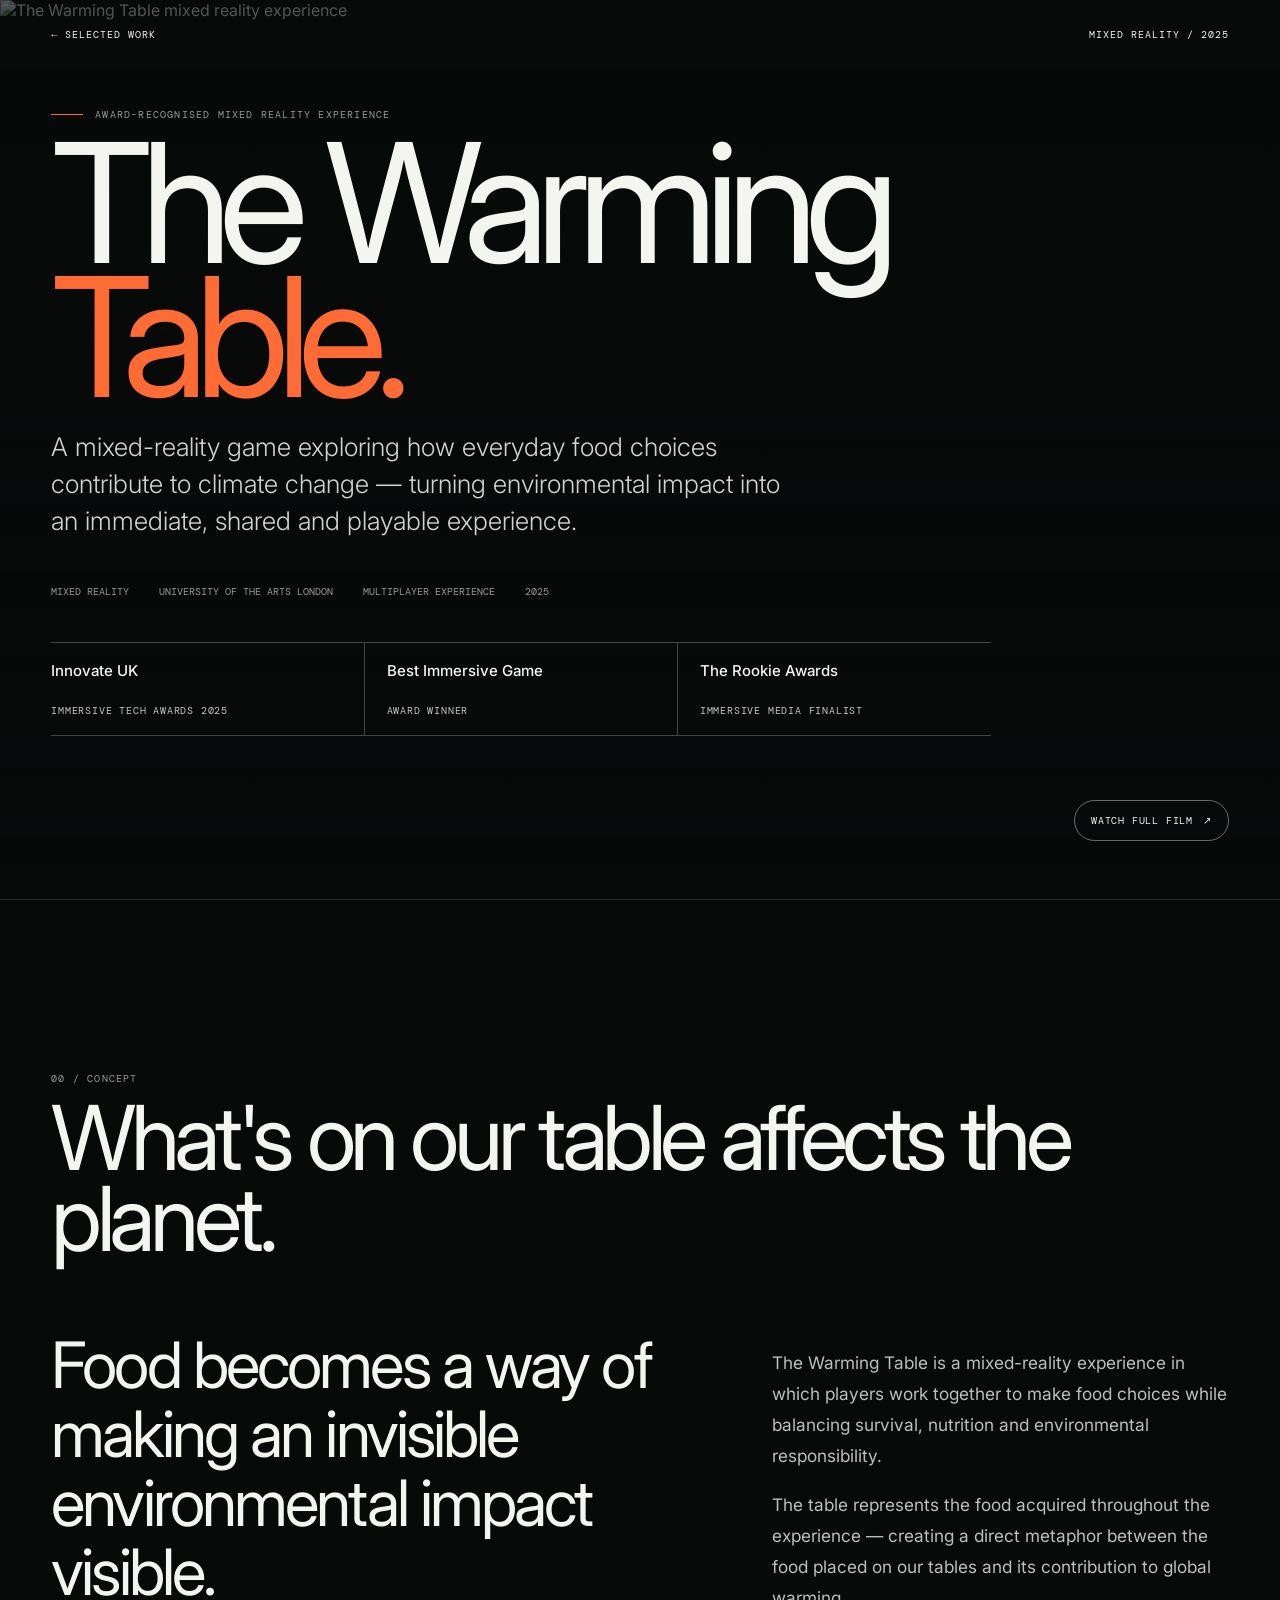
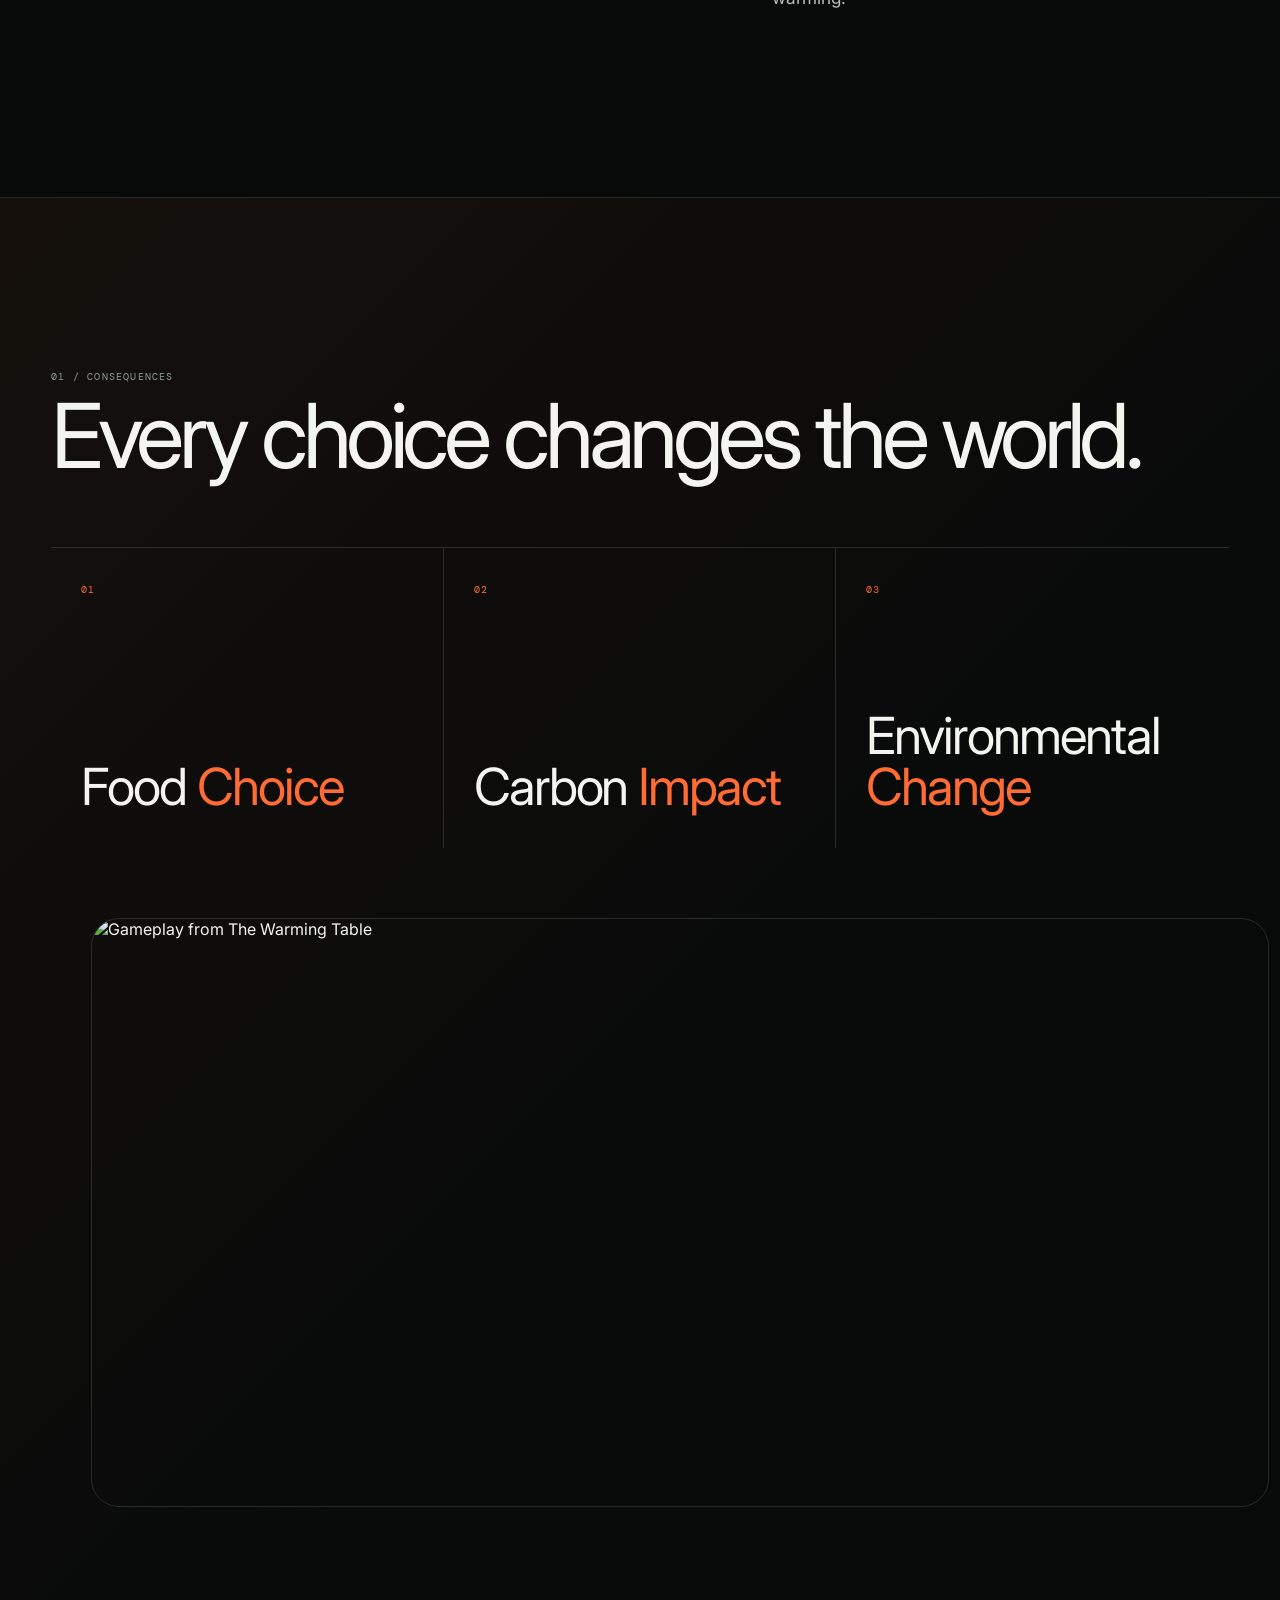
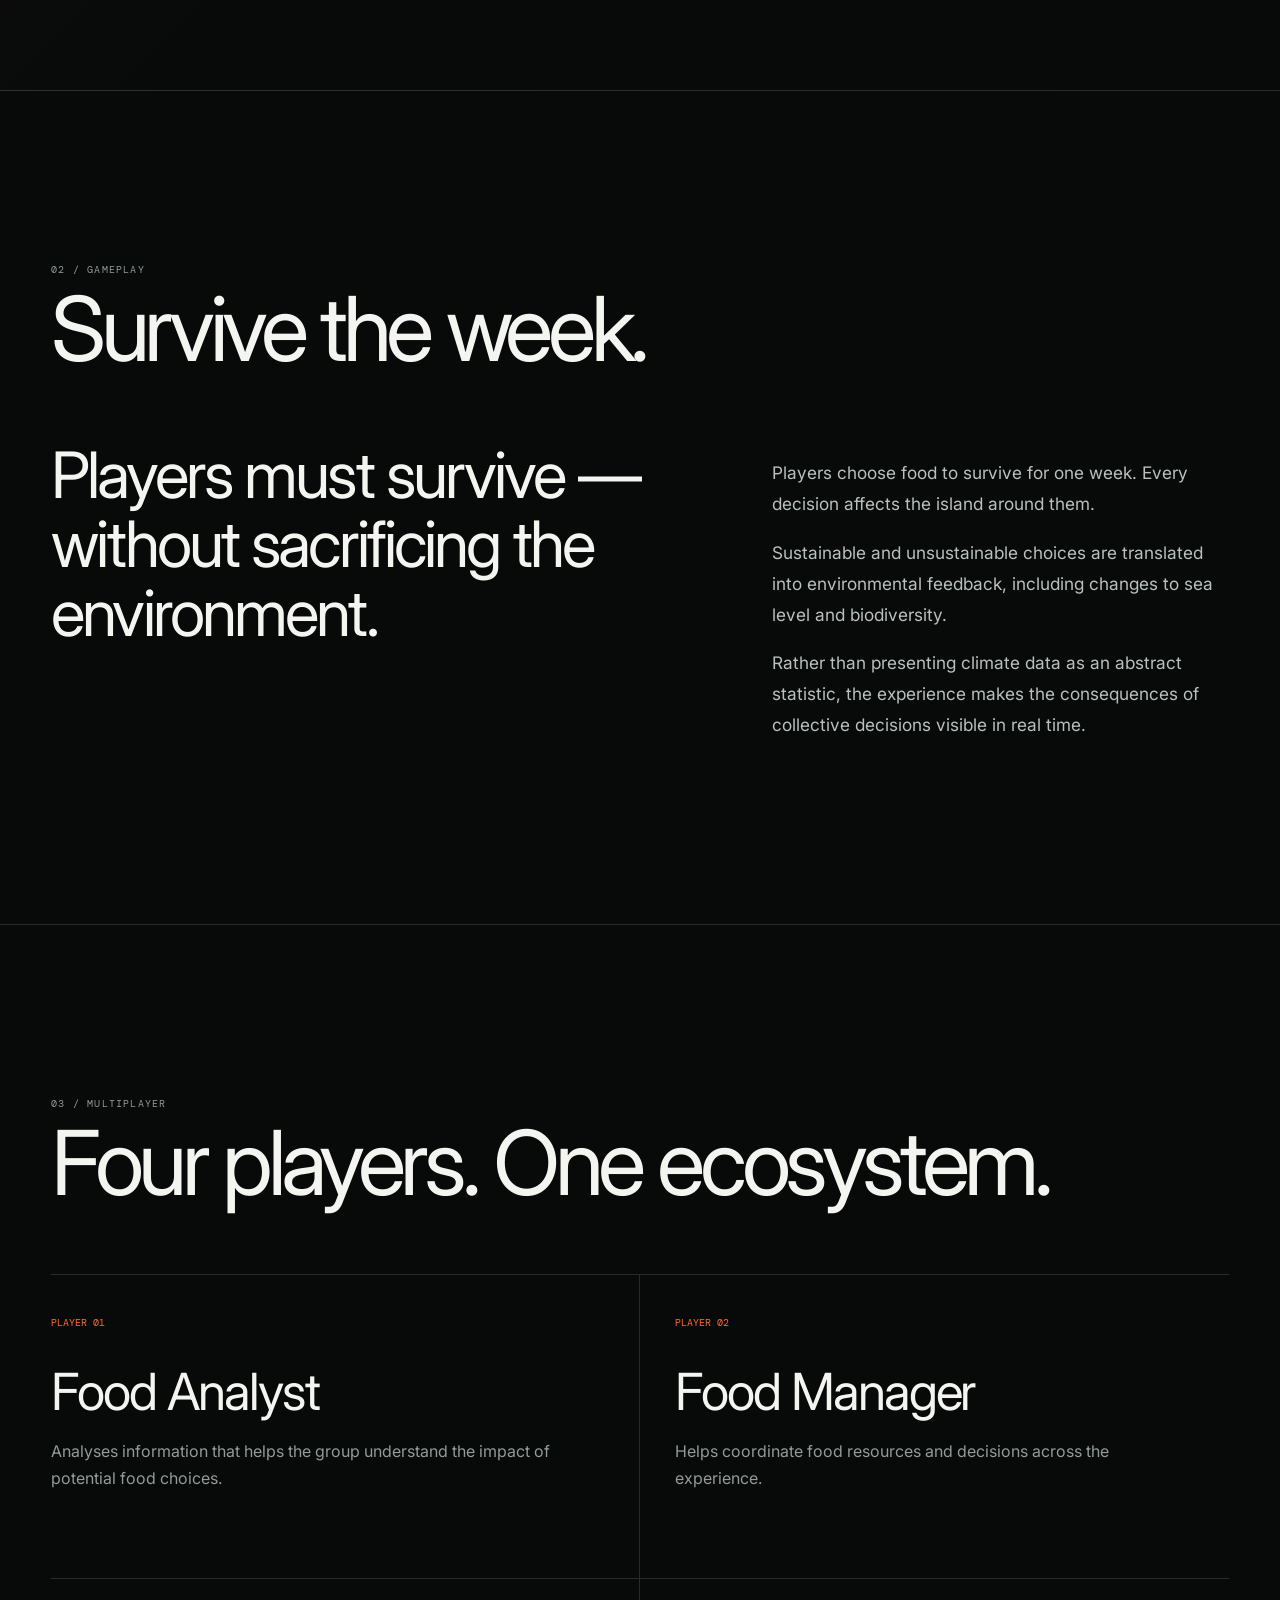
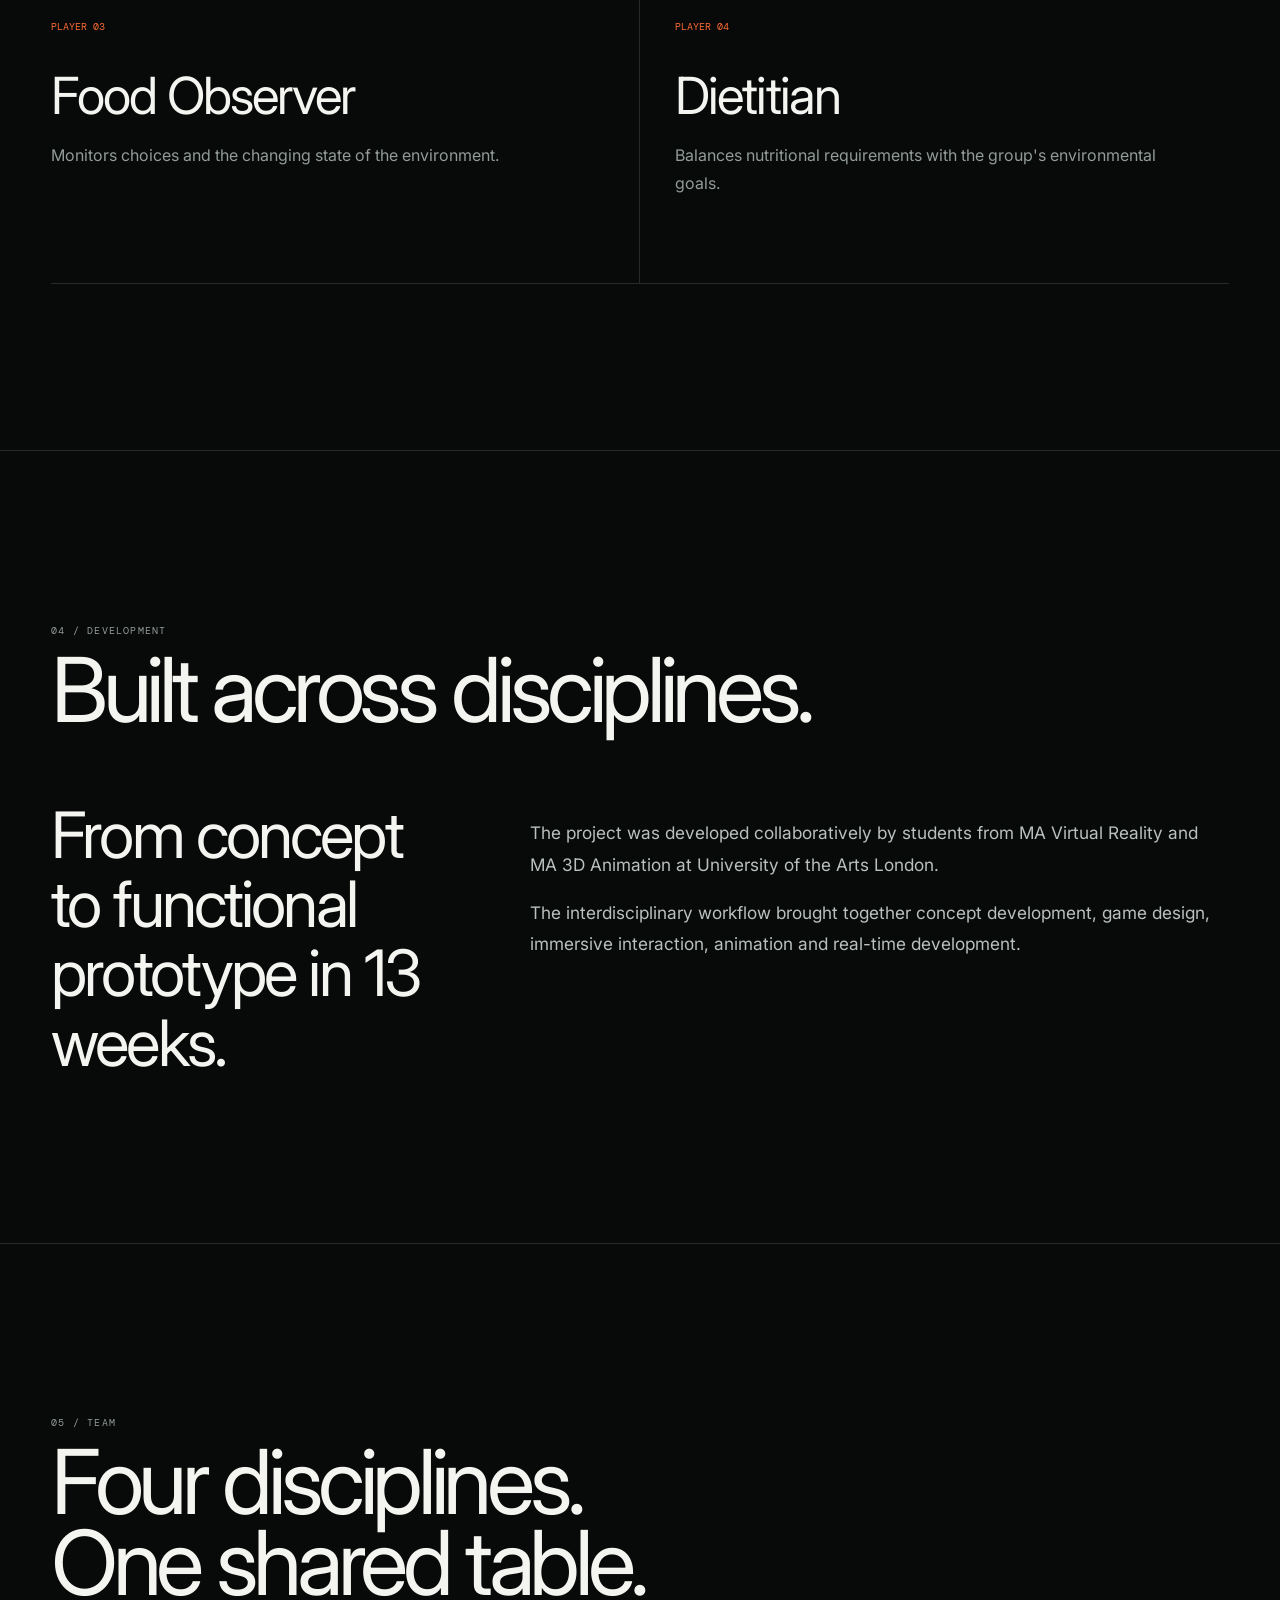
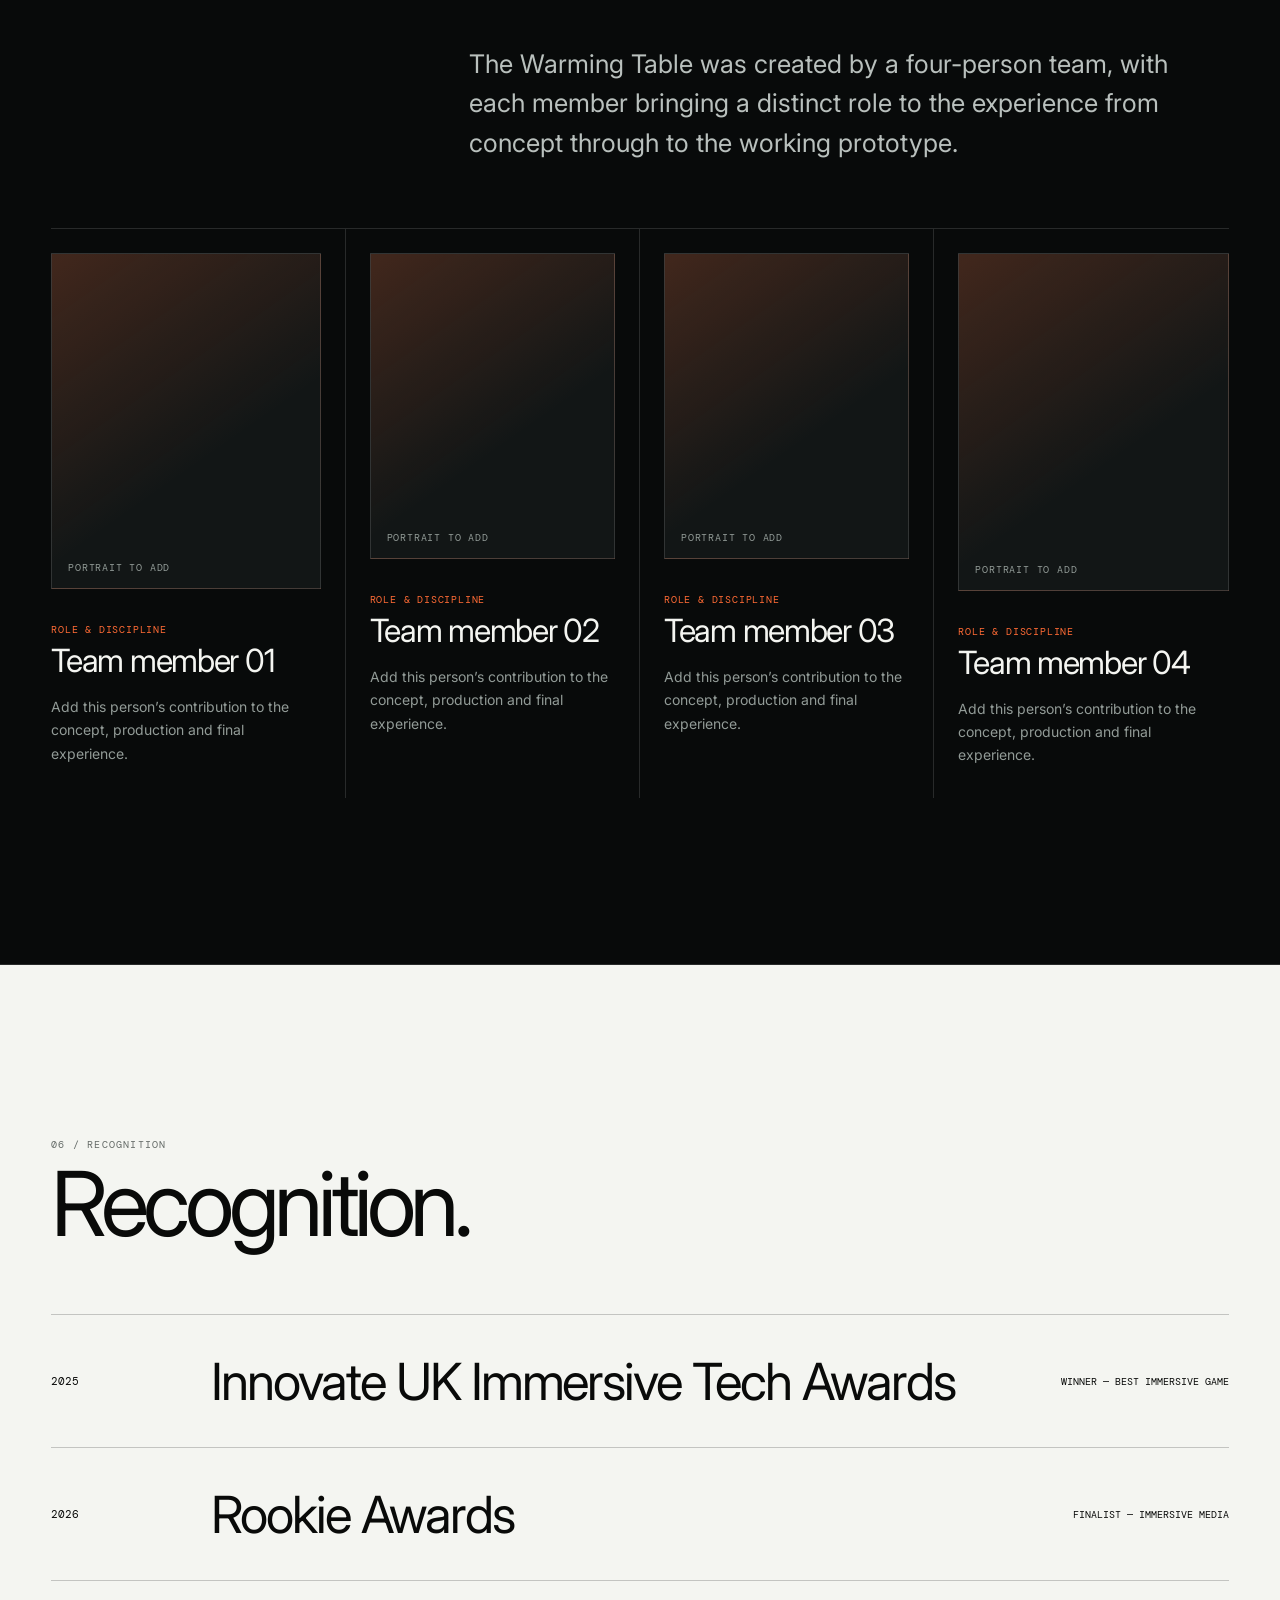
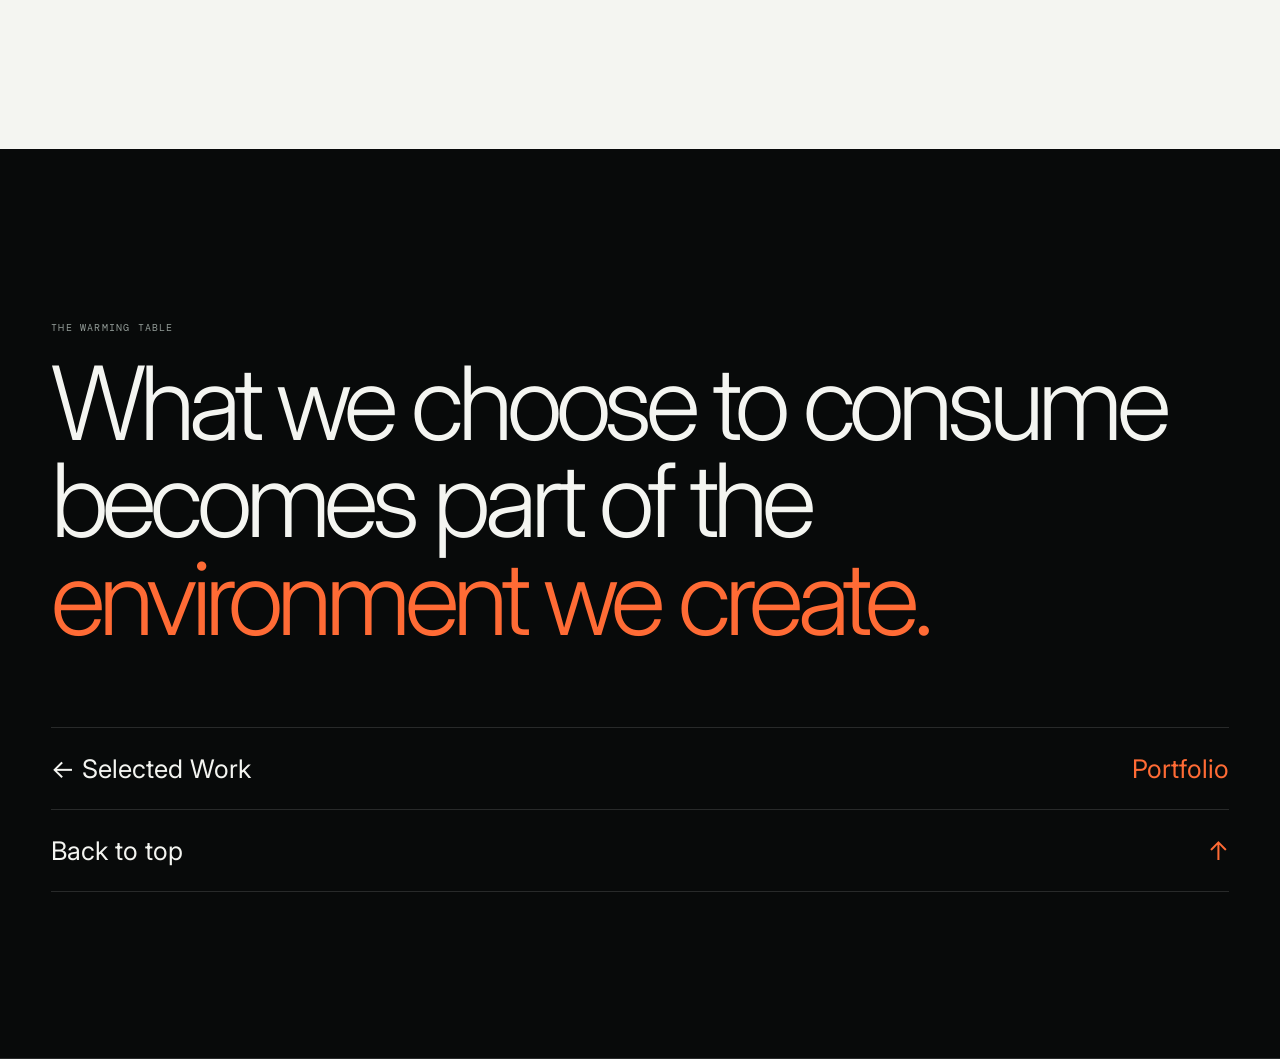
==== projects/the-warming-table/index.html @ 6af89e62 "the warming table update" ====
<!DOCTYPE html>
<html lang="en">

<head>

<meta charset="UTF-8">
<meta name="viewport" content="width=device-width, initial-scale=1.0">

<title>The Warming Table — Mixed Reality Game</title>

<meta name="description" content="The Warming Table is an award-recognised mixed-reality game that makes the climate impact of food choices visible, shared and playable.">

<link rel="icon" type="image/svg+xml" href="data:image/svg+xml,%3Csvg xmlns='http://www.w3.org/2000/svg' viewBox='0 0 64 64'%3E%3Crect width='64' height='64' rx='12' fill='%23080a0a'/%3E%3Ccircle cx='32' cy='32' r='20' fill='none' stroke='%23ff6b35' stroke-width='6'/%3E%3Cpath d='M13 32h38M32 13v38' stroke='%23f4f5f1' stroke-width='4'/%3E%3C/svg%3E">

<link rel="preconnect" href="https://fonts.googleapis.com">
<link rel="preconnect" href="https://fonts.gstatic.com" crossorigin>

<link href="https://fonts.googleapis.com/css2?family=DM+Mono:wght@300;400&family=Inter:wght@300;400;500;600&display=swap" rel="stylesheet">

<style>

:root {
  --bg: #080a0a;
  --panel: #0e1111;
  --text: #f4f5f1;
  --muted: #929b97;
  --line: rgba(255,255,255,.13);

  --warm: #ff6b35;
  --yellow: #ffc857;
  --blue: #6ed8ff;

  --max: 1440px;
  --pad: clamp(22px, 4vw, 65px);
}

* {
  box-sizing: border-box;
}

html {
  scroll-behavior: smooth;
}

body {
  margin: 0;

  background: var(--bg);
  color: var(--text);

  font-family: Inter, sans-serif;

  overflow-x: hidden;
}

a {
  color: inherit;
  text-decoration: none;
}

img {
  display: block;
  width: 100%;
}

.wrap {
  width: min(100%, var(--max));
  margin: auto;

  padding-inline: var(--pad);
}

.eyebrow {
  font-family: "DM Mono", monospace;

  font-size: 10px;

  letter-spacing: .12em;
  text-transform: uppercase;

  color: var(--muted);
}


/* =============================================
   HERO
============================================= */

.hero {
  min-height: 100svh;

  position: relative;

  display: flex;
  align-items: flex-end;

  overflow: hidden;

  border-bottom: 1px solid var(--line);
}

.hero-bg {
  position: absolute;
  inset: 0;
  background: #080a0a;
}

.hero-bg img,
.hero-video {
  position: absolute;
  inset: 0;
  width: 100%;
  height: 100%;

  object-fit: cover;

  filter:
    brightness(.38)
    saturate(.85);
}

.hero-video {
  left: 50%;
  top: 50%;
  width: max(100%, 177.78vh);
  height: max(100%, 56.25vw);
  transform: translate(-50%, -50%);
  border: 0;
  pointer-events: none;
}

.hero-bg::after {
  content: "";

  position: absolute;
  inset: 0;

  background:
    linear-gradient(
      180deg,
      rgba(8,10,10,.1),
      rgba(8,10,10,.25) 45%,
      #080a0a 100%
    );
}

nav {
  position: absolute;

  top: 28px;
  left: var(--pad);
  right: var(--pad);

  z-index: 10;

  display: flex;
  justify-content: space-between;

  font-family: "DM Mono", monospace;

  font-size: 10px;

  letter-spacing: .1em;
  text-transform: uppercase;
}

.hero-content {
  position: relative;

  z-index: 2;

  width: 100%;

  padding-bottom: 55px;
}

.hero-kicker {
  display: flex;
  align-items: center;
  gap: 12px;
}

.hero-kicker::before {
  content: "";
  width: 32px;
  height: 1px;
  background: var(--warm);
}

.hero-awards {
  margin-top: 44px;
  display: grid;
  grid-template-columns: repeat(3, minmax(0, 1fr));
  max-width: 940px;
  border-top: 1px solid rgba(255,255,255,.25);
  border-bottom: 1px solid rgba(255,255,255,.25);
}

.hero-award {
  min-height: 92px;
  padding: 18px 22px 18px 0;
  display: flex;
  flex-direction: column;
  justify-content: space-between;
  gap: 12px;
  border-right: 1px solid rgba(255,255,255,.25);
}

.hero-award + .hero-award {
  padding-left: 22px;
}

.hero-award:last-child {
  border-right: 0;
}

.hero-award strong {
  font-size: 15px;
  font-weight: 500;
}

.hero-award span {
  color: #c3c9c6;
  font-family: "DM Mono", monospace;
  font-size: 10px;
  letter-spacing: .08em;
  text-transform: uppercase;
}

.watch-film {
  position: absolute;
  right: var(--pad);
  bottom: 58px;
  z-index: 3;
  display: inline-flex;
  align-items: center;
  gap: 10px;
  padding: 13px 16px;
  border: 1px solid rgba(255,255,255,.4);
  border-radius: 999px;
  font-family: "DM Mono", monospace;
  font-size: 10px;
  letter-spacing: .08em;
  text-transform: uppercase;
  transition: background .2s ease, color .2s ease;
}

.watch-film:hover,
.watch-film:focus-visible {
  background: var(--text);
  color: var(--bg);
}

.hero h1 {
  margin: 15px 0 25px;

  max-width: 1300px;

  font-size:
    clamp(75px, 13vw, 200px);

  line-height: .8;

  letter-spacing: -.075em;

  font-weight: 400;
}

.hero h1 span {
  color: var(--warm);
}

.intro {
  max-width: 760px;

  font-size:
    clamp(18px, 2vw, 28px);

  line-height: 1.45;

  font-weight: 300;

  color: #d0d4d1;
}

.meta {
  margin-top: 45px;

  display: flex;
  flex-wrap: wrap;

  gap: 10px 30px;

  font-family: "DM Mono", monospace;

  font-size: 10px;

  color: var(--muted);

  text-transform: uppercase;
}


/* =============================================
   SECTIONS
============================================= */

.section {
  padding:
    clamp(100px, 13vw, 190px)
    0;

  border-bottom:
    1px solid var(--line);
}

.section-head {
  display: flex;

  justify-content: space-between;
  align-items: flex-start;

  gap: 50px;

  margin-bottom: 70px;
}

.section-head h2 {
  margin: 12px 0 0;

  font-size:
    clamp(48px, 7vw, 105px);

  line-height: .9;

  letter-spacing: -.06em;

  font-weight: 400;
}


/* =============================================
   CONCEPT
============================================= */

.concept {
  display: grid;

  grid-template-columns:
    1.15fr .85fr;

  gap:
    clamp(50px, 8vw, 130px);
}

.big-copy {
  margin: 0;

  font-size:
    clamp(35px, 5vw, 72px);

  line-height: 1.08;

  letter-spacing: -.045em;
}

.copy {
  color: #b9c0bd;

  font-size:
    clamp(16px, 1.35vw, 20px);

  line-height: 1.8;
}


/* =============================================
   IMPACT
============================================= */

.impact {
  background:
    linear-gradient(
      135deg,
      #15100c,
      #080a0a 60%
    );
}

.impact-grid {
  display: grid;

  grid-template-columns:
    repeat(3, 1fr);

  border-top:
    1px solid var(--line);
}

.impact-item {
  min-height: 300px;

  padding:
    35px 30px;

  border-right:
    1px solid var(--line);

  display: flex;

  flex-direction: column;

  justify-content:
    space-between;
}

.impact-item:last-child {
  border-right: none;
}

.impact-item h3 {
  margin: 0;

  font-size:
    clamp(30px, 4vw, 60px);

  line-height: 1;

  letter-spacing: -.04em;

  font-weight: 400;
}

.impact-item span {
  color: var(--warm);
}


/* =============================================
   GAMEPLAY
============================================= */

.gameplay-image {
  width: 100%;

  margin-top: 70px;

  border-radius: 28px;

  overflow: hidden;

  border:
    1px solid var(--line);
}

.gameplay-image img {
  aspect-ratio: 16 / 8;

  object-fit: cover;
}


/* =============================================
   ROLES
============================================= */

.roles {
  display: grid;

  grid-template-columns:
    repeat(2, 1fr);

  border-top:
    1px solid var(--line);
}

.role {
  padding:
    35px 30px 70px 0;

  min-height: 230px;

  border-bottom:
    1px solid var(--line);
}

.role:nth-child(odd) {
  border-right:
    1px solid var(--line);
}

.role:nth-child(even) {
  padding-left: 35px;
}

.role-number {
  color: var(--warm);

  font-family:
    "DM Mono",
    monospace;

  font-size: 10px;
}

.role h3 {
  margin:
    30px 0 12px;

  font-size:
    clamp(28px, 4vw, 54px);

  letter-spacing:
    -.04em;

  font-weight: 400;
}

.role p {
  max-width: 500px;

  color:
    var(--muted);

  line-height:
    1.7;
}


/* =============================================
   AWARDS
============================================= */

.awards {
  background:
    var(--text);

  color:
    #090a09;
}

.awards .eyebrow {
  color:
    #656b68;
}

.award {
  padding:
    35px 0;

  display: grid;

  grid-template-columns:
    130px 1fr auto;

  gap:
    30px;

  align-items:
    center;

  border-top:
    1px solid rgba(0,0,0,.2);
}

.award:last-child {
  border-bottom:
    1px solid rgba(0,0,0,.2);
}

.award-year {
  font-family:
    "DM Mono",
    monospace;

  font-size:
    11px;
}

.award h3 {
  margin: 0;

  font-size:
    clamp(27px, 4vw, 55px);

  font-weight:
    400;

  letter-spacing:
    -.04em;
}

.award-status {
  font-family:
    "DM Mono",
    monospace;

  font-size:
    10px;

  text-transform:
    uppercase;
}


/* =============================================
   DEVELOPMENT
============================================= */

.development {
  display: grid;

  grid-template-columns:
    .7fr 1.3fr;

  gap:
    clamp(50px, 8vw, 120px);

  align-items:
    start;
}


/* =============================================
   TEAM
============================================= */

.team-intro {
  max-width: 760px;
  margin: -30px 0 65px auto;
  color: #b9c0bd;
  font-size: clamp(18px, 2vw, 26px);
  line-height: 1.55;
}

.team-grid {
  display: grid;
  grid-template-columns: repeat(4, 1fr);
  border-top: 1px solid var(--line);
}

.team-member {
  min-width: 0;
  padding: 24px 24px 32px;
  border-right: 1px solid var(--line);
}

.team-member:first-child {
  padding-left: 0;
}

.team-member:last-child {
  padding-right: 0;
  border-right: 0;
}

.team-portrait {
  position: relative;
  aspect-ratio: 4 / 5;
  margin-bottom: 28px;
  overflow: hidden;
  background:
    linear-gradient(145deg, rgba(255,107,53,.2), transparent 60%),
    #121616;
  border: 1px solid var(--line);
}

.team-portrait img {
  width: 100%;
  height: 100%;
  object-fit: cover;
}

.team-portrait::after {
  content: "Portrait to add";
  position: absolute;
  left: 16px;
  bottom: 14px;
  color: var(--muted);
  font-family: "DM Mono", monospace;
  font-size: 10px;
  letter-spacing: .08em;
  text-transform: uppercase;
}

.team-member h3 {
  margin: 8px 0 12px;
  font-size: clamp(25px, 2.5vw, 39px);
  line-height: 1;
  letter-spacing: -.04em;
  font-weight: 400;
}

.team-role {
  color: var(--warm);
  font-family: "DM Mono", monospace;
  font-size: 10px;
  letter-spacing: .08em;
  text-transform: uppercase;
}

.team-member p {
  margin: 18px 0 0;
  color: var(--muted);
  font-size: 14px;
  line-height: 1.65;
}


/* =============================================
   EXTERNAL LINKS
============================================= */

.external-links {
  margin-top:
    70px;

  border-top:
    1px solid var(--line);
}

.external-link {
  padding:
    25px 0;

  display:
    flex;

  justify-content:
    space-between;

  border-bottom:
    1px solid var(--line);

  font-size:
    clamp(20px, 2vw, 30px);

  transition:
    padding .25s ease;
}

.external-link:hover {
  padding-left:
    15px;
}

.external-link span:last-child {
  color:
    var(--warm);
}


/* =============================================
   CLOSING
============================================= */

.closing {
  min-height:
    80svh;

  display:
    flex;

  align-items:
    center;
}

.closing h2 {
  max-width:
    1250px;

  margin:
    20px 0;

  font-size:
    clamp(50px, 8vw, 120px);

  line-height:
    .95;

  letter-spacing:
    -.06em;

  font-weight:
    300;
}

.closing h2 span {
  color:
    var(--warm);
}


/* =============================================
   REVEAL
============================================= */

.reveal {
  opacity: 0;

  transform:
    translateY(30px);

  transition:
    opacity .8s ease,
    transform .8s ease;
}

.reveal.visible {
  opacity: 1;

  transform: none;
}


/* =============================================
   MOBILE
============================================= */

@media (max-width: 800px) {

  .concept,
  .development {
    grid-template-columns:
      1fr;
  }

  .impact-grid,
  .roles,
  .team-grid {
    grid-template-columns:
      1fr;
  }

  .hero-awards {
    grid-template-columns: 1fr;
  }

  .hero-award,
  .hero-award + .hero-award {
    min-height: auto;
    padding: 14px 0;
    border-right: 0;
    border-bottom: 1px solid rgba(255,255,255,.25);
  }

  .hero-award:last-child {
    border-bottom: 0;
  }

  .watch-film {
    display: none;
  }

  .impact-item {
    border-right: none;

    border-bottom:
      1px solid var(--line);
  }

  .role {
    border-right:
      none !important;

    padding:
      30px 0 !important;
  }

  .team-member,
  .team-member:first-child,
  .team-member:last-child {
    padding: 24px 0 40px;
    border-right: 0;
    border-bottom: 1px solid var(--line);
  }

  .award {
    grid-template-columns:
      1fr;

    gap:
      12px;
  }

  .hero h1 {
    font-size:
      clamp(70px, 20vw, 130px);
  }

  .hero-content {
    padding-bottom: 34px;
  }

  .team-intro {
    margin: -30px 0 45px;
  }

}

@media (prefers-reduced-motion: reduce) {
  html { scroll-behavior: auto; }
  .hero-video { display: none; }
  .reveal { opacity: 1; transform: none; transition: none; }
}

</style>

</head>


<body>


<!-- HERO -->

<header class="hero" id="top">

  <div class="hero-bg">

    <img
      src="images/hero.jpg"
      alt="The Warming Table mixed reality experience"
    >

    <iframe
      class="hero-video"
      src="https://www.youtube.com/embed/LwmxEK6AOVM?autoplay=1&amp;mute=1&amp;controls=0&amp;loop=1&amp;playlist=LwmxEK6AOVM&amp;playsinline=1&amp;rel=0&amp;modestbranding=1"
      title="People playing The Warming Table"
      loading="eager"
      allow="autoplay; encrypted-media; picture-in-picture"
      aria-hidden="true"
      tabindex="-1"
    ></iframe>

  </div>


  <nav>

    <a href="../../../index.html">
      ← Selected Work
    </a>

    <span>
      Mixed Reality / 2025
    </span>

  </nav>


  <div class="wrap hero-content">

    <span class="eyebrow hero-kicker">
      Award-recognised mixed reality experience
    </span>

    <h1>
      The Warming
      <span>Table.</span>
    </h1>

    <p class="intro">

      A mixed-reality game exploring how
      everyday food choices contribute to
      climate change — turning environmental
      impact into an immediate, shared and
      playable experience.

    </p>


    <div class="meta">

      <span>Mixed Reality</span>

      <span>University of the Arts London</span>

      <span>Multiplayer Experience</span>

      <span>2025</span>

    </div>

    <div class="hero-awards" aria-label="Awards and recognition">

      <div class="hero-award">
        <strong>Innovate UK</strong>
        <span>Immersive Tech Awards 2025</span>
      </div>

      <div class="hero-award">
        <strong>Best Immersive Game</strong>
        <span>Award winner</span>
      </div>

      <div class="hero-award">
        <strong>The Rookie Awards</strong>
        <span>Immersive Media finalist</span>
      </div>

    </div>

  </div>

  <a class="watch-film" href="https://www.youtube.com/watch?v=LwmxEK6AOVM" target="_blank" rel="noopener noreferrer">
    Watch full film <span aria-hidden="true">↗</span>
  </a>

</header>



<!-- CONCEPT -->

<section class="section">

  <div class="wrap">

    <div class="section-head reveal">

      <div>

        <span class="eyebrow">
          00 / CONCEPT
        </span>

        <h2>
          What's on our table
          affects the planet.
        </h2>

      </div>

    </div>


    <div class="concept">

      <p class="big-copy reveal">

        Food becomes a way of making
        an invisible environmental
        impact visible.

      </p>


      <div class="copy reveal">

        <p>

          The Warming Table is a mixed-reality
          experience in which players work
          together to make food choices while
          balancing survival, nutrition and
          environmental responsibility.

        </p>

        <p>

          The table represents the food acquired
          throughout the experience — creating
          a direct metaphor between the food
          placed on our tables and its contribution
          to global warming.

        </p>

      </div>

    </div>

  </div>

</section>



<!-- CONSEQUENCES -->

<section class="section impact">

  <div class="wrap">

    <div class="section-head reveal">

      <div>

        <span class="eyebrow">
          01 / CONSEQUENCES
        </span>

        <h2>
          Every choice
          changes the world.
        </h2>

      </div>

    </div>


    <div class="impact-grid reveal">

      <article class="impact-item">

        <span class="eyebrow">
          01
        </span>

        <h3>
          Food
          <span>Choice</span>
        </h3>

      </article>


      <article class="impact-item">

        <span class="eyebrow">
          02
        </span>

        <h3>
          Carbon
          <span>Impact</span>
        </h3>

      </article>


      <article class="impact-item">

        <span class="eyebrow">
          03
        </span>

        <h3>
          Environmental
          <span>Change</span>
        </h3>

      </article>

    </div>


    <figure class="gameplay-image reveal">

      <img
        src="images/gameplay-01.jpg"
        alt="Gameplay from The Warming Table"
      >

    </figure>

  </div>

</section>



<!-- GAMEPLAY -->

<section class="section">

  <div class="wrap">

    <div class="section-head reveal">

      <div>

        <span class="eyebrow">
          02 / GAMEPLAY
        </span>

        <h2>
          Survive the week.
        </h2>

      </div>

    </div>


    <div class="concept">

      <p class="big-copy reveal">

        Players must survive —
        without sacrificing
        the environment.

      </p>


      <div class="copy reveal">

        <p>

          Players choose food to survive for
          one week. Every decision affects the
          island around them.

        </p>

        <p>

          Sustainable and unsustainable choices
          are translated into environmental
          feedback, including changes to sea
          level and biodiversity.

        </p>

        <p>

          Rather than presenting climate data
          as an abstract statistic, the experience
          makes the consequences of collective
          decisions visible in real time.

        </p>

      </div>

    </div>

  </div>

</section>



<!-- ROLES -->

<section class="section">

  <div class="wrap">

    <div class="section-head reveal">

      <div>

        <span class="eyebrow">
          03 / MULTIPLAYER
        </span>

        <h2>
          Four players.
          One ecosystem.
        </h2>

      </div>

    </div>


    <div class="roles reveal">


      <article class="role">

        <span class="role-number">
          PLAYER 01
        </span>

        <h3>
          Food Analyst
        </h3>

        <p>
          Analyses information that helps
          the group understand the impact
          of potential food choices.
        </p>

      </article>


      <article class="role">

        <span class="role-number">
          PLAYER 02
        </span>

        <h3>
          Food Manager
        </h3>

        <p>
          Helps coordinate food resources
          and decisions across the experience.
        </p>

      </article>


      <article class="role">

        <span class="role-number">
          PLAYER 03
        </span>

        <h3>
          Food Observer
        </h3>

        <p>
          Monitors choices and the changing
          state of the environment.
        </p>

      </article>


      <article class="role">

        <span class="role-number">
          PLAYER 04
        </span>

        <h3>
          Dietitian
        </h3>

        <p>
          Balances nutritional requirements
          with the group's environmental goals.
        </p>

      </article>


    </div>

  </div>

</section>



<!-- DEVELOPMENT -->

<section class="section">

  <div class="wrap">

    <div class="section-head reveal">

      <div>

        <span class="eyebrow">
          04 / DEVELOPMENT
        </span>

        <h2>
          Built across
          disciplines.
        </h2>

      </div>

    </div>


    <div class="development">

      <p class="big-copy reveal">

        From concept to
        functional prototype
        in 13 weeks.

      </p>


      <div class="copy reveal">

        <p>

          The project was developed collaboratively
          by students from MA Virtual Reality and
          MA 3D Animation at University of the
          Arts London.

        </p>

        <p>

          The interdisciplinary workflow brought
          together concept development, game
          design, immersive interaction, animation
          and real-time development.

        </p>

      </div>

    </div>

  </div>

</section>



<!-- TEAM -->

<section class="section">

  <div class="wrap">

    <div class="section-head reveal">

      <div>

        <span class="eyebrow">
          05 / TEAM
        </span>

        <h2>
          Four disciplines.<br>
          One shared table.
        </h2>

      </div>

    </div>

    <p class="team-intro reveal">
      The Warming Table was created by a four-person team, with each member bringing a distinct role to the experience from concept through to the working prototype.
    </p>

    <div class="team-grid reveal">

      <article class="team-member">
        <div class="team-portrait" aria-label="Portrait placeholder for team member 01"></div>
        <span class="team-role">Role &amp; discipline</span>
        <h3>Team member 01</h3>
        <p>Add this person’s contribution to the concept, production and final experience.</p>
      </article>

      <article class="team-member">
        <div class="team-portrait" aria-label="Portrait placeholder for team member 02"></div>
        <span class="team-role">Role &amp; discipline</span>
        <h3>Team member 02</h3>
        <p>Add this person’s contribution to the concept, production and final experience.</p>
      </article>

      <article class="team-member">
        <div class="team-portrait" aria-label="Portrait placeholder for team member 03"></div>
        <span class="team-role">Role &amp; discipline</span>
        <h3>Team member 03</h3>
        <p>Add this person’s contribution to the concept, production and final experience.</p>
      </article>

      <article class="team-member">
        <div class="team-portrait" aria-label="Portrait placeholder for team member 04"></div>
        <span class="team-role">Role &amp; discipline</span>
        <h3>Team member 04</h3>
        <p>Add this person’s contribution to the concept, production and final experience.</p>
      </article>

    </div>

  </div>

</section>



<!-- AWARDS -->

<section class="section awards">

  <div class="wrap">

    <div class="section-head reveal">

      <div>

        <span class="eyebrow">
          06 / RECOGNITION
        </span>

        <h2>
          Recognition.
        </h2>

      </div>

    </div>


    <div class="reveal">


      <div class="award">

        <span class="award-year">
          2025
        </span>

        <h3>
          Innovate UK
          Immersive Tech Awards
        </h3>

        <span class="award-status">
          Winner — Best Immersive Game
        </span>

      </div>


      <div class="award">

        <span class="award-year">
          2026
        </span>

        <h3>
          Rookie Awards
        </h3>

        <span class="award-status">
          Finalist — Immersive Media
        </span>

      </div>


    </div>

  </div>

</section>



<!-- CLOSING -->

<section class="section closing">

  <div class="wrap">

    <span class="eyebrow reveal">
      The Warming Table
    </span>

    <h2 class="reveal">

      What we choose to consume
      becomes part of the
      <span>environment we create.</span>

    </h2>


    <div
      class="external-links reveal"
      style="margin-top:80px"
    >

      <a
        class="external-link"
        href="../../index.html"
      >

        <span>
          ← Selected Work
        </span>

        <span>
          Portfolio
        </span>

      </a>

      <a
        class="external-link"
        href="#top"
      >

        <span>
          Back to top
        </span>

        <span>
          ↑
        </span>

      </a>

    </div>

  </div>

</section>



<script>

const observer =
  new IntersectionObserver(

    entries => {

      entries.forEach(entry => {

        if (entry.isIntersecting) {

          entry.target
            .classList
            .add("visible");

          observer
            .unobserve(entry.target);

        }

      });

    },

    {
      threshold: .1
    }

  );


document
  .querySelectorAll(".reveal")
  .forEach(element => {

    observer.observe(element);

  });

</script>


</body>
</html>
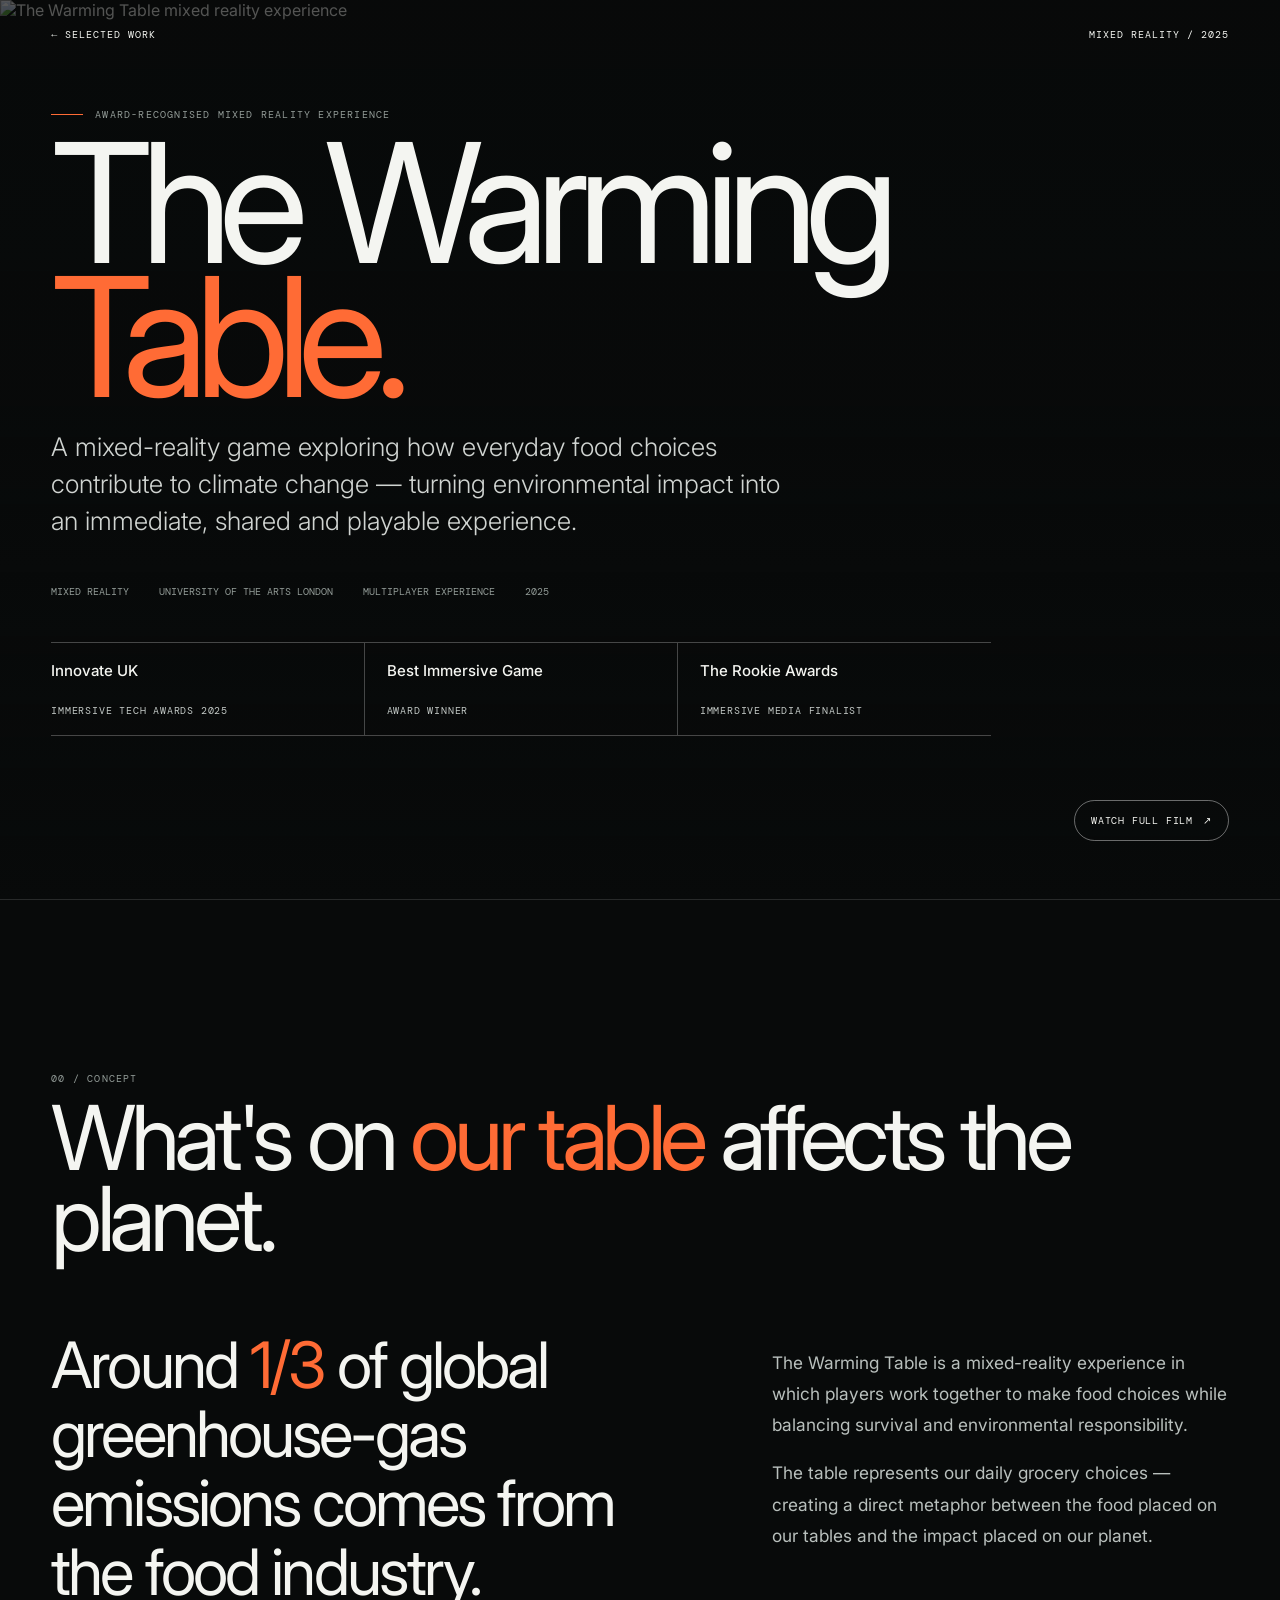
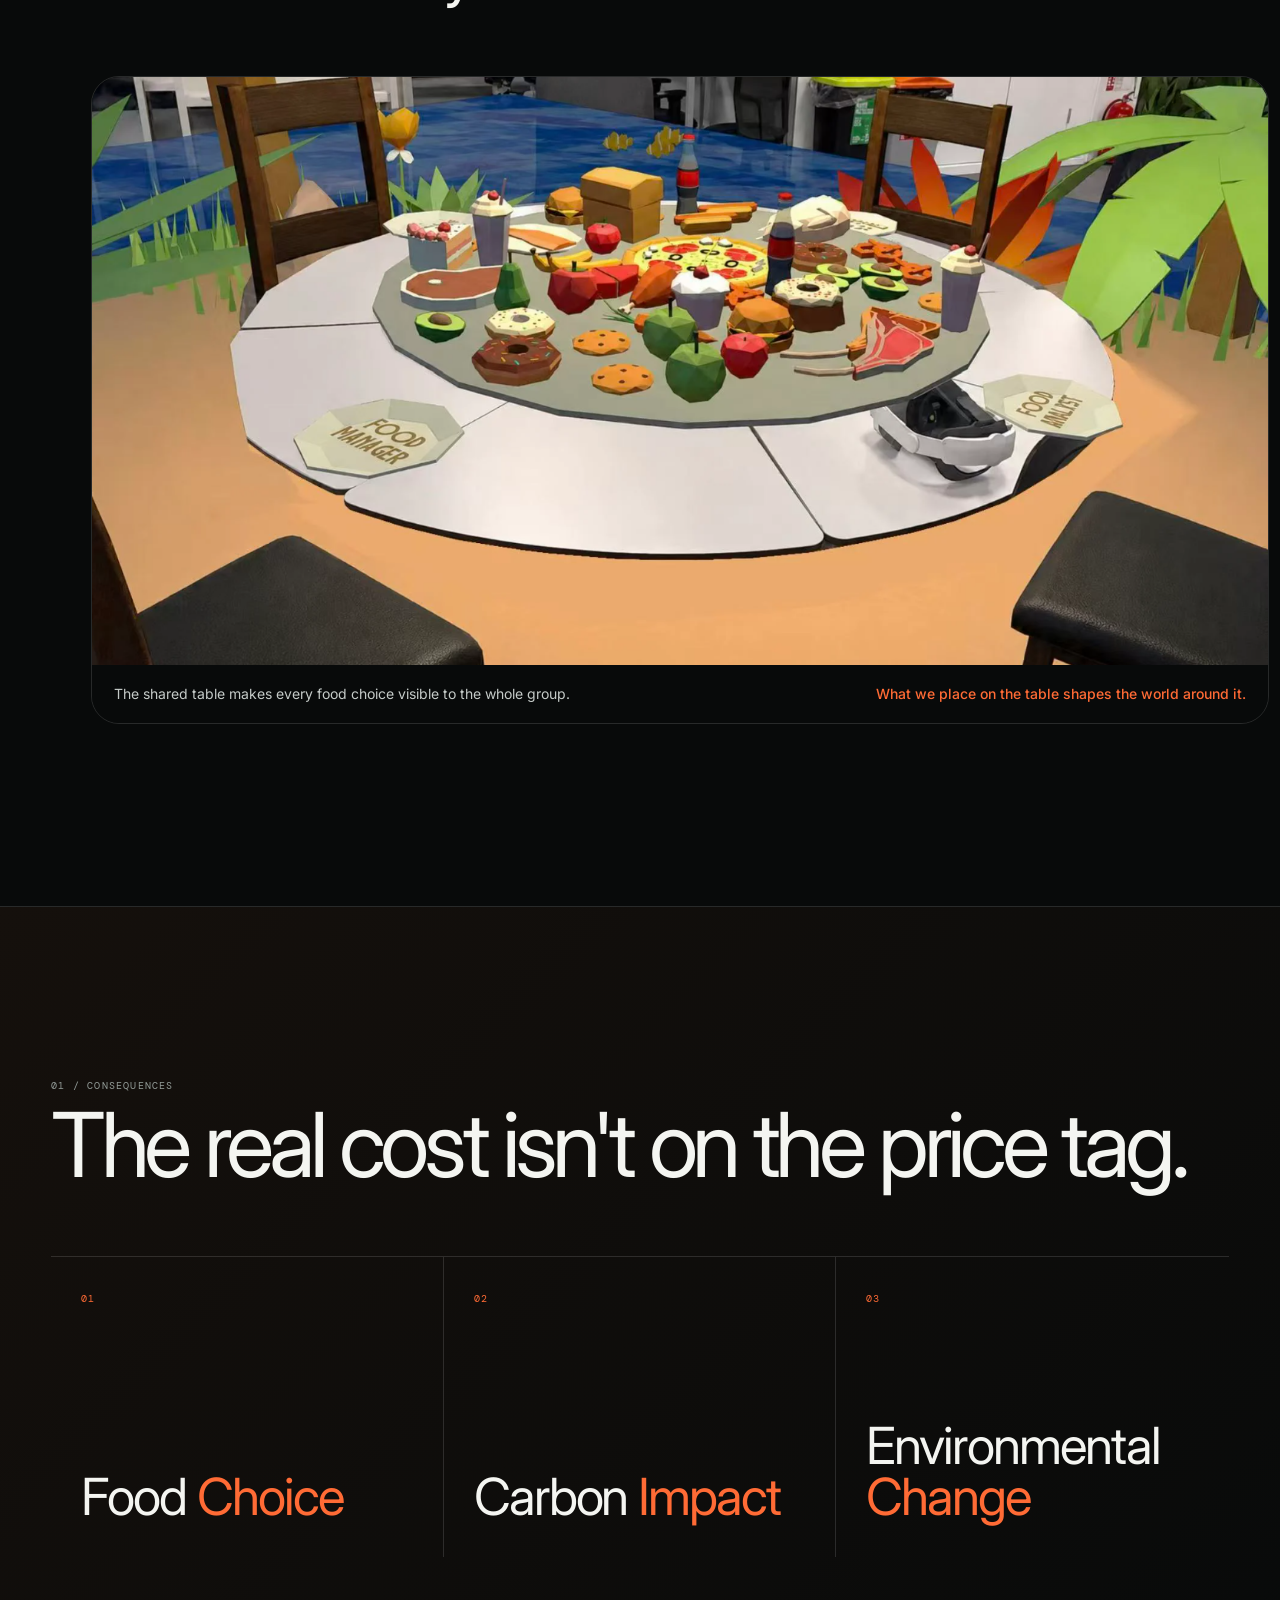
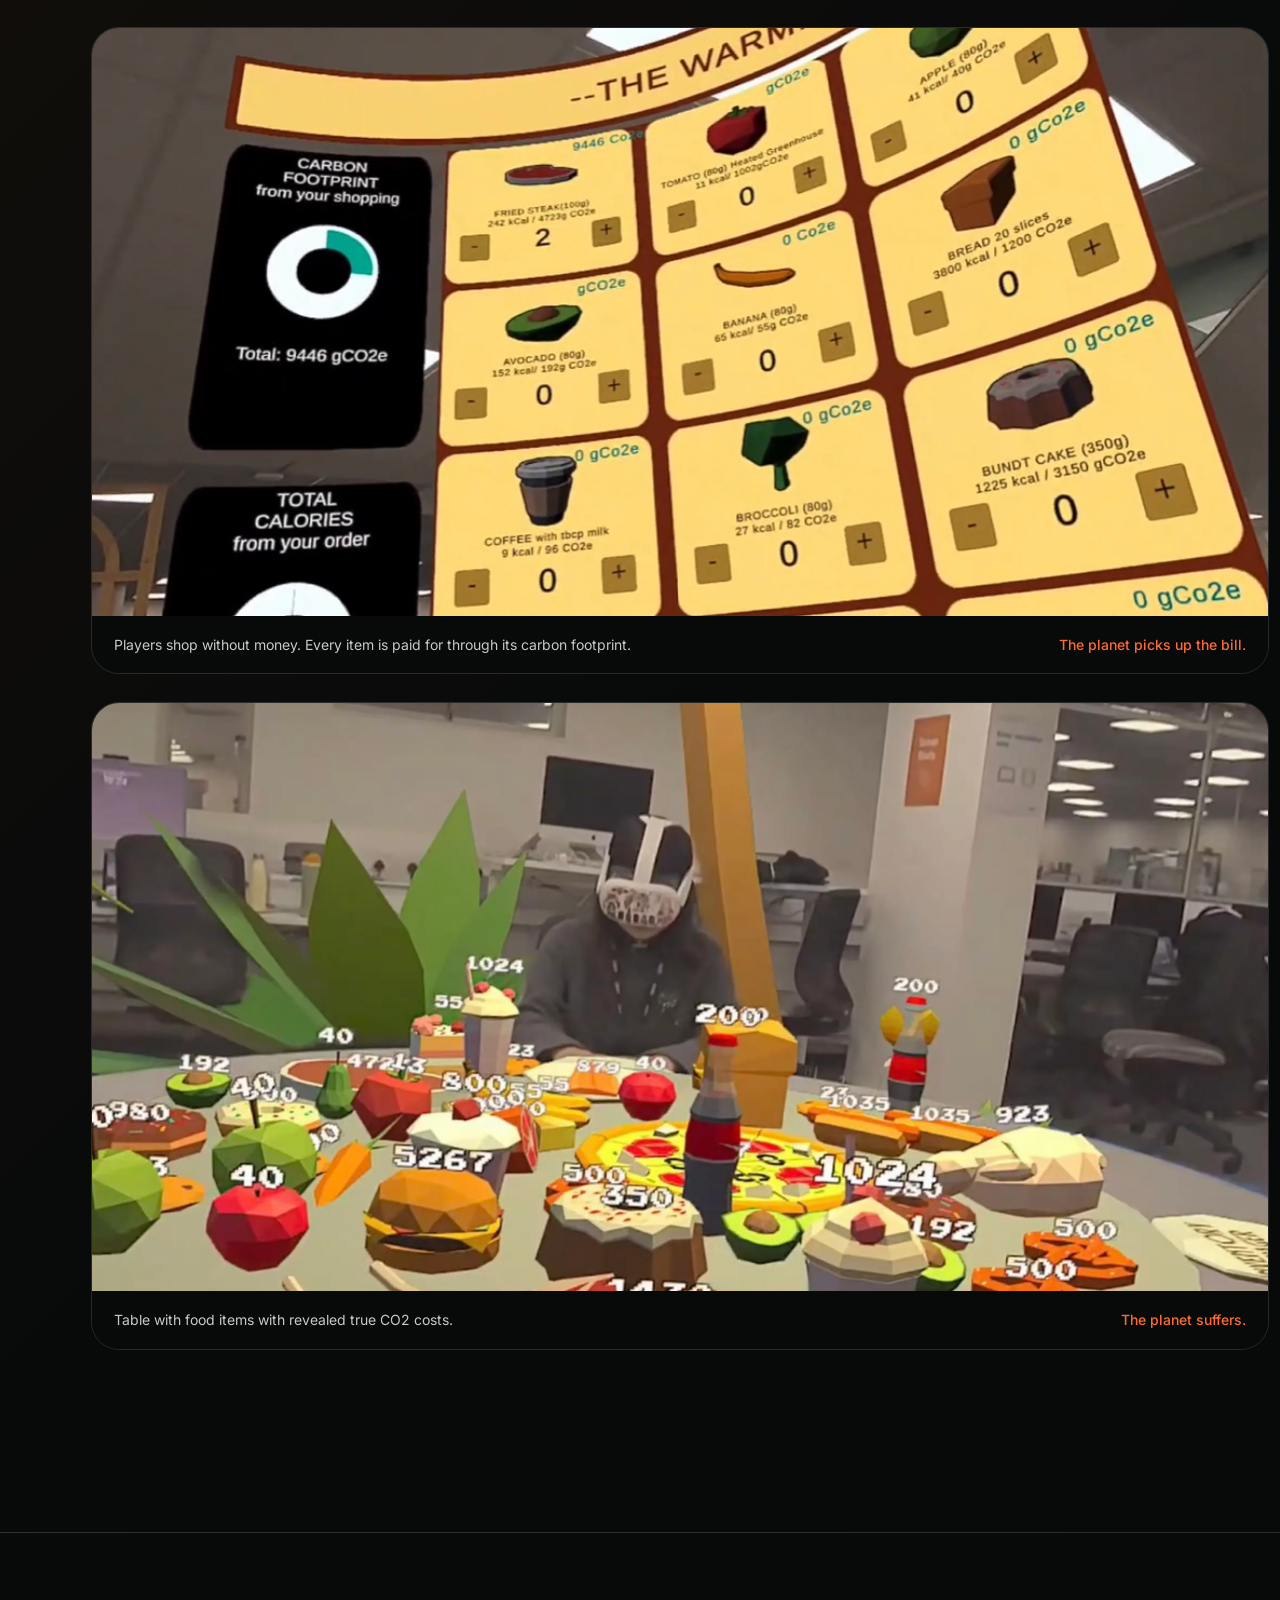
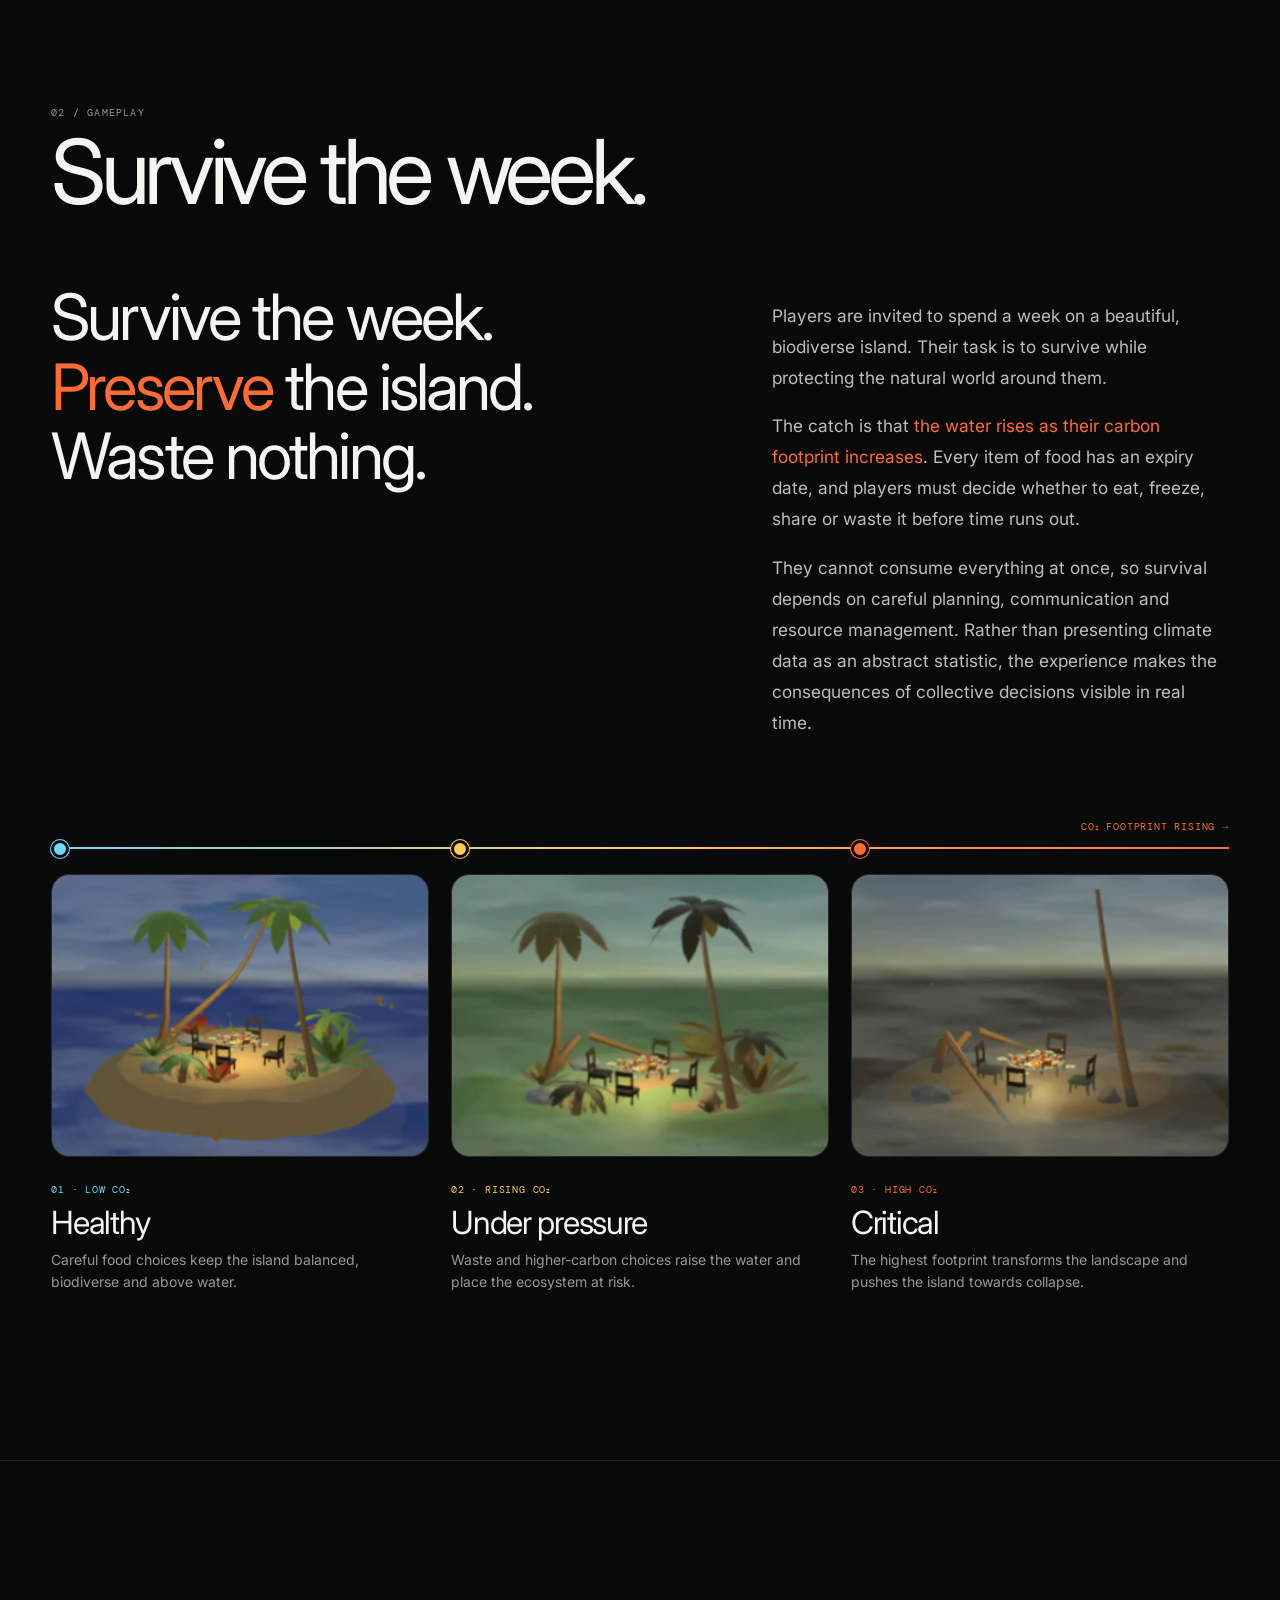
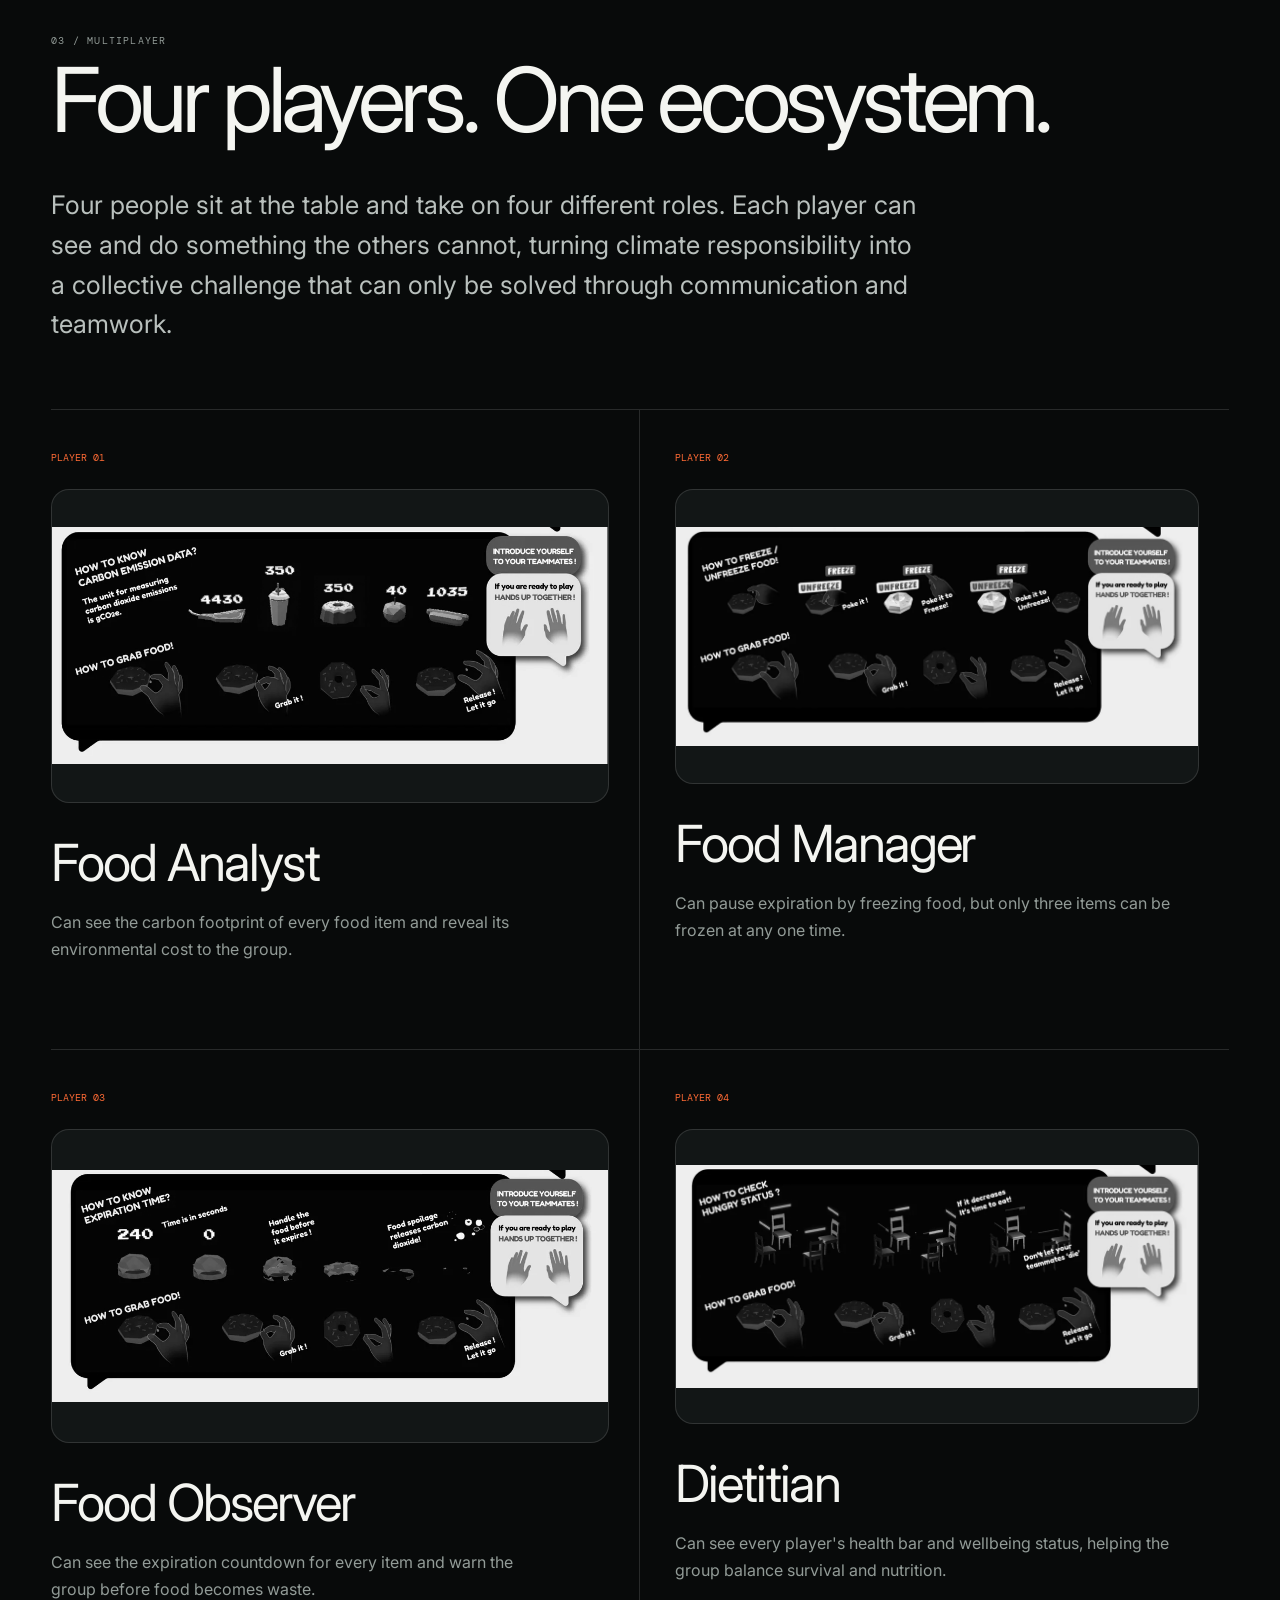
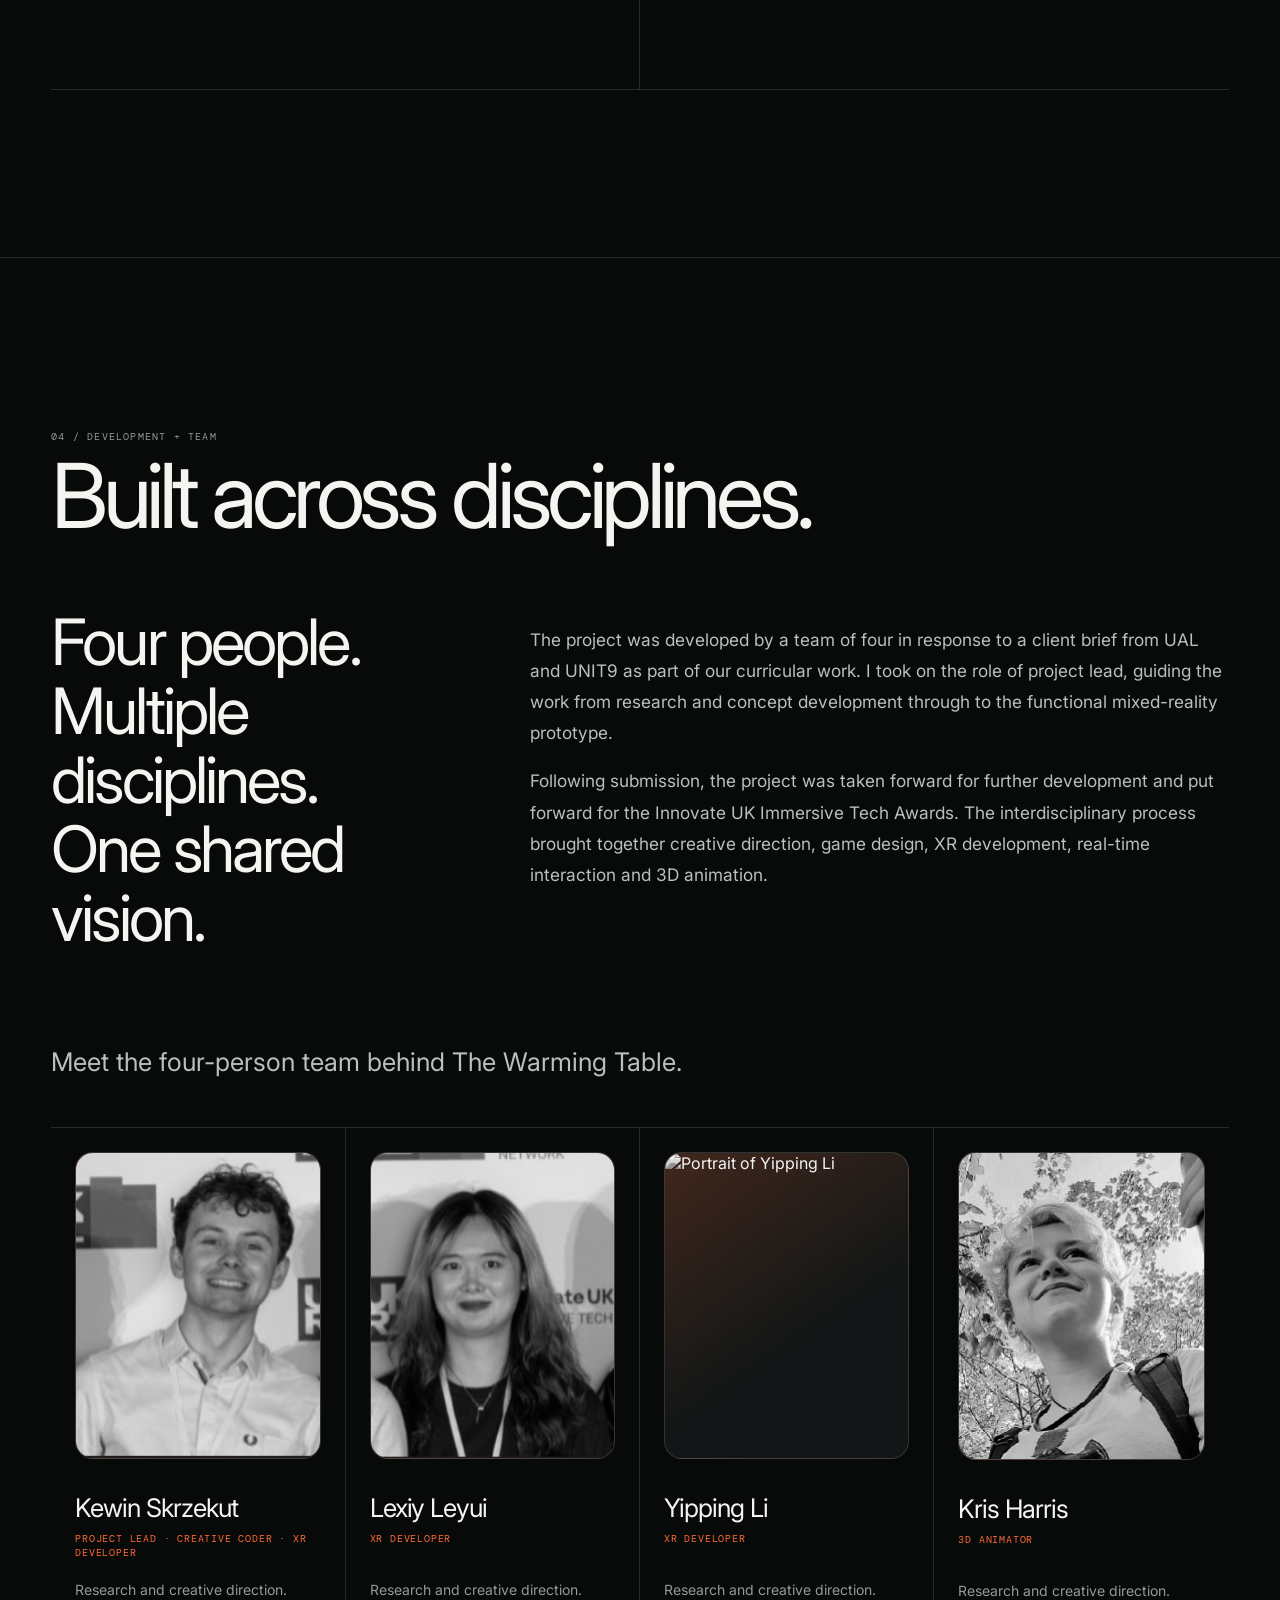
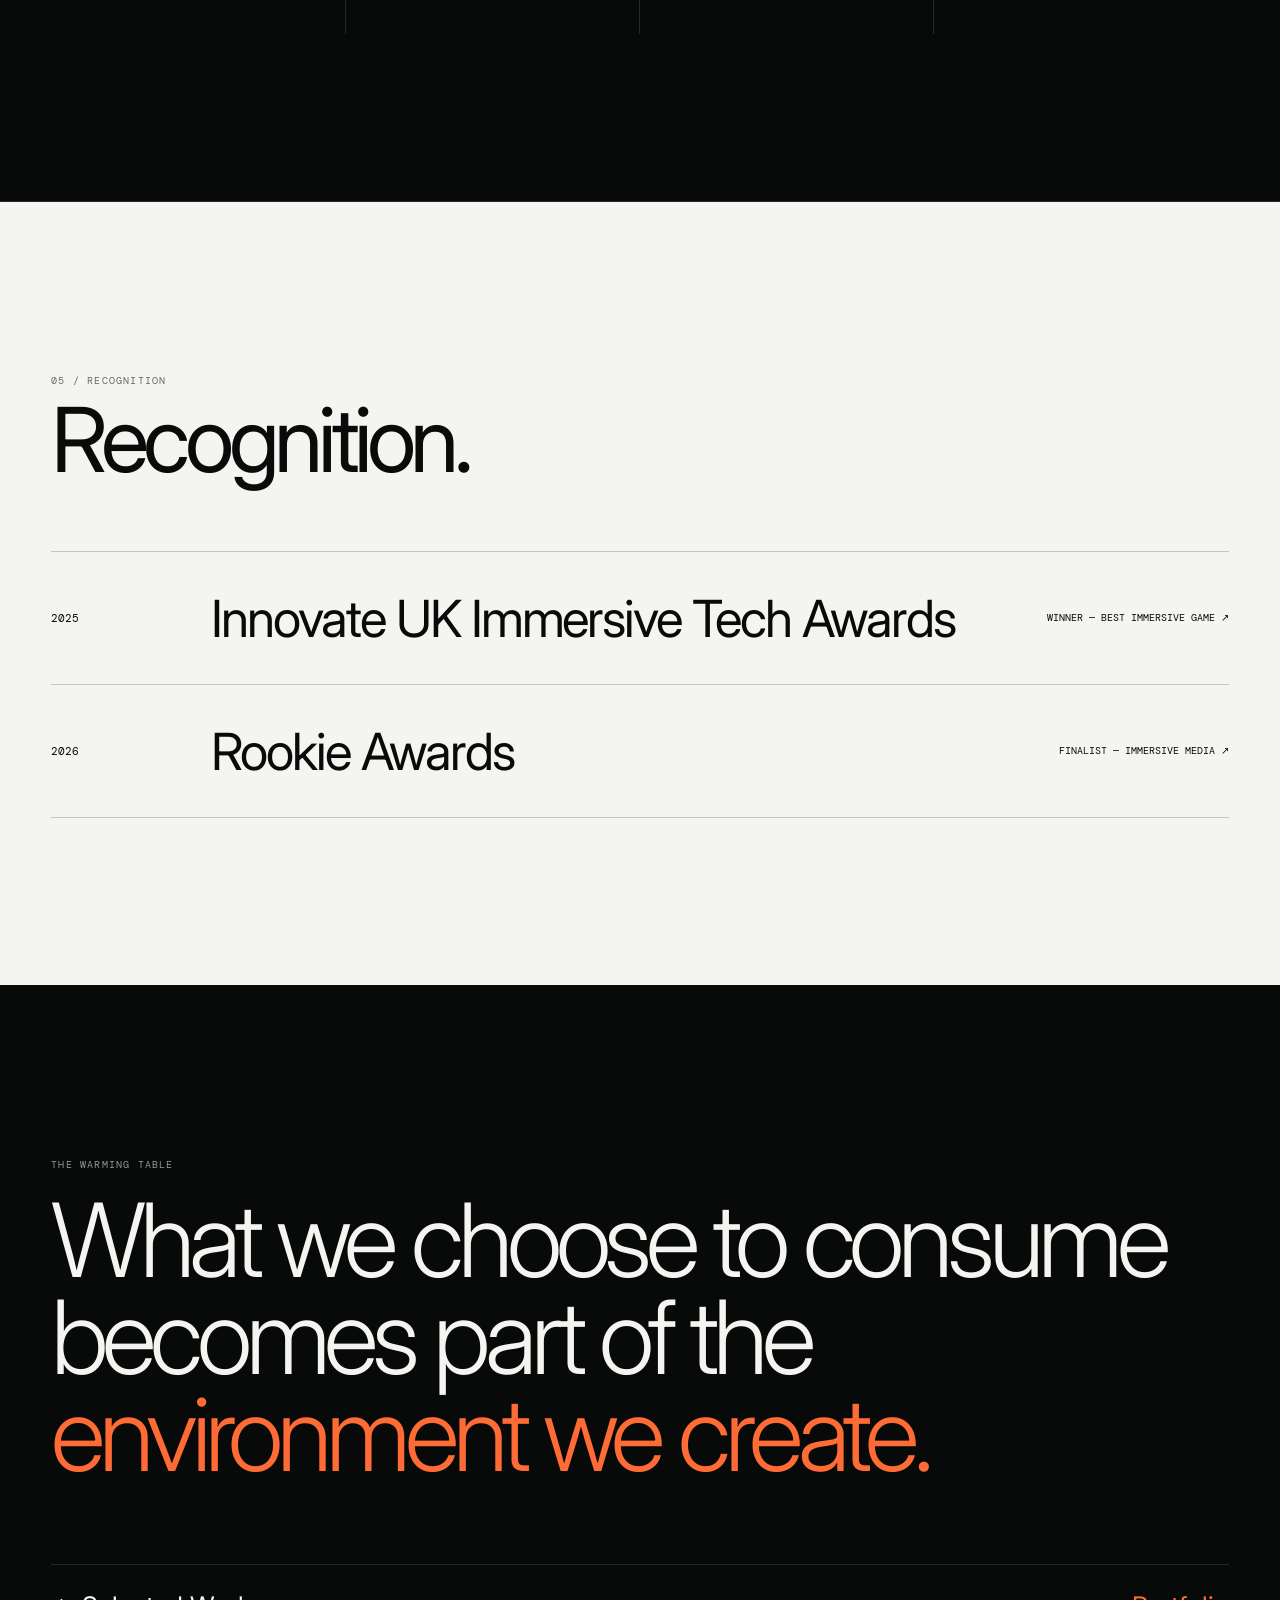
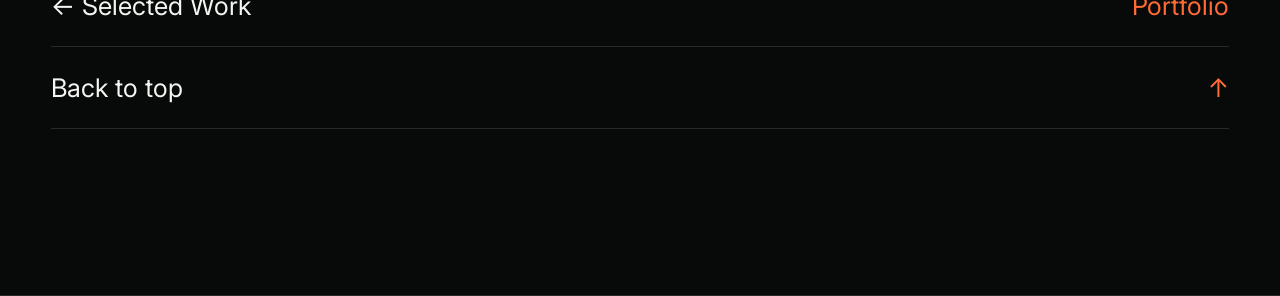
==== commit 8f56537d: "The warming table draft" ====
--- a/projects/the-warming-table/index.html
+++ b/projects/the-warming-table/index.html
@@ -1,1651 +1,2134 @@
-<!DOCTYPE html>
-<html lang="en">
-
-<head>
-
-<meta charset="UTF-8">
-<meta name="viewport" content="width=device-width, initial-scale=1.0">
-
-<title>The Warming Table — Mixed Reality Game</title>
-
-<meta name="description" content="The Warming Table is an award-recognised mixed-reality game that makes the climate impact of food choices visible, shared and playable.">
-
-<link rel="icon" type="image/svg+xml" href="data:image/svg+xml,%3Csvg xmlns='http://www.w3.org/2000/svg' viewBox='0 0 64 64'%3E%3Crect width='64' height='64' rx='12' fill='%23080a0a'/%3E%3Ccircle cx='32' cy='32' r='20' fill='none' stroke='%23ff6b35' stroke-width='6'/%3E%3Cpath d='M13 32h38M32 13v38' stroke='%23f4f5f1' stroke-width='4'/%3E%3C/svg%3E">
-
-<link rel="preconnect" href="https://fonts.googleapis.com">
-<link rel="preconnect" href="https://fonts.gstatic.com" crossorigin>
-
-<link href="https://fonts.googleapis.com/css2?family=DM+Mono:wght@300;400&family=Inter:wght@300;400;500;600&display=swap" rel="stylesheet">
-
-<style>
-
-:root {
-  --bg: #080a0a;
-  --panel: #0e1111;
-  --text: #f4f5f1;
-  --muted: #929b97;
-  --line: rgba(255,255,255,.13);
-
-  --warm: #ff6b35;
-  --yellow: #ffc857;
-  --blue: #6ed8ff;
-
-  --max: 1440px;
-  --pad: clamp(22px, 4vw, 65px);
-}
-
-* {
-  box-sizing: border-box;
-}
-
-html {
-  scroll-behavior: smooth;
-}
-
-body {
-  margin: 0;
-
-  background: var(--bg);
-  color: var(--text);
-
-  font-family: Inter, sans-serif;
-
-  overflow-x: hidden;
-}
-
-a {
-  color: inherit;
-  text-decoration: none;
-}
-
-img {
-  display: block;
-  width: 100%;
-}
-
-.wrap {
-  width: min(100%, var(--max));
-  margin: auto;
-
-  padding-inline: var(--pad);
-}
-
-.eyebrow {
-  font-family: "DM Mono", monospace;
-
-  font-size: 10px;
-
-  letter-spacing: .12em;
-  text-transform: uppercase;
-
-  color: var(--muted);
-}
-
-
-/* =============================================
-   HERO
-============================================= */
-
-.hero {
-  min-height: 100svh;
-
-  position: relative;
-
-  display: flex;
-  align-items: flex-end;
-
-  overflow: hidden;
-
-  border-bottom: 1px solid var(--line);
-}
-
-.hero-bg {
-  position: absolute;
-  inset: 0;
-  background: #080a0a;
-}
-
-.hero-bg img,
-.hero-video {
-  position: absolute;
-  inset: 0;
-  width: 100%;
-  height: 100%;
-
-  object-fit: cover;
-
-  filter:
-    brightness(.38)
-    saturate(.85);
-}
-
-.hero-video {
-  left: 50%;
-  top: 50%;
-  width: max(100%, 177.78vh);
-  height: max(100%, 56.25vw);
-  transform: translate(-50%, -50%);
-  border: 0;
-  pointer-events: none;
-}
-
-.hero-bg::after {
-  content: "";
-
-  position: absolute;
-  inset: 0;
-
-  background:
-    linear-gradient(
-      180deg,
-      rgba(8,10,10,.1),
-      rgba(8,10,10,.25) 45%,
-      #080a0a 100%
-    );
-}
-
-nav {
-  position: absolute;
-
-  top: 28px;
-  left: var(--pad);
-  right: var(--pad);
-
-  z-index: 10;
-
-  display: flex;
-  justify-content: space-between;
-
-  font-family: "DM Mono", monospace;
-
-  font-size: 10px;
-
-  letter-spacing: .1em;
-  text-transform: uppercase;
-}
-
-.hero-content {
-  position: relative;
-
-  z-index: 2;
-
-  width: 100%;
-
-  padding-bottom: 55px;
-}
-
-.hero-kicker {
-  display: flex;
-  align-items: center;
-  gap: 12px;
-}
-
-.hero-kicker::before {
-  content: "";
-  width: 32px;
-  height: 1px;
-  background: var(--warm);
-}
-
-.hero-awards {
-  margin-top: 44px;
-  display: grid;
-  grid-template-columns: repeat(3, minmax(0, 1fr));
-  max-width: 940px;
-  border-top: 1px solid rgba(255,255,255,.25);
-  border-bottom: 1px solid rgba(255,255,255,.25);
-}
-
-.hero-award {
-  min-height: 92px;
-  padding: 18px 22px 18px 0;
-  display: flex;
-  flex-direction: column;
-  justify-content: space-between;
-  gap: 12px;
-  border-right: 1px solid rgba(255,255,255,.25);
-}
-
-.hero-award + .hero-award {
-  padding-left: 22px;
-}
-
-.hero-award:last-child {
-  border-right: 0;
-}
-
-.hero-award strong {
-  font-size: 15px;
-  font-weight: 500;
-}
-
-.hero-award span {
-  color: #c3c9c6;
-  font-family: "DM Mono", monospace;
-  font-size: 10px;
-  letter-spacing: .08em;
-  text-transform: uppercase;
-}
-
-.watch-film {
-  position: absolute;
-  right: var(--pad);
-  bottom: 58px;
-  z-index: 3;
-  display: inline-flex;
-  align-items: center;
-  gap: 10px;
-  padding: 13px 16px;
-  border: 1px solid rgba(255,255,255,.4);
-  border-radius: 999px;
-  font-family: "DM Mono", monospace;
-  font-size: 10px;
-  letter-spacing: .08em;
-  text-transform: uppercase;
-  transition: background .2s ease, color .2s ease;
-}
-
-.watch-film:hover,
-.watch-film:focus-visible {
-  background: var(--text);
-  color: var(--bg);
-}
-
-.hero h1 {
-  margin: 15px 0 25px;
-
-  max-width: 1300px;
-
-  font-size:
-    clamp(75px, 13vw, 200px);
-
-  line-height: .8;
-
-  letter-spacing: -.075em;
-
-  font-weight: 400;
-}
-
-.hero h1 span {
-  color: var(--warm);
-}
-
-.intro {
-  max-width: 760px;
-
-  font-size:
-    clamp(18px, 2vw, 28px);
-
-  line-height: 1.45;
-
-  font-weight: 300;
-
-  color: #d0d4d1;
-}
-
-.meta {
-  margin-top: 45px;
-
-  display: flex;
-  flex-wrap: wrap;
-
-  gap: 10px 30px;
-
-  font-family: "DM Mono", monospace;
-
-  font-size: 10px;
-
-  color: var(--muted);
-
-  text-transform: uppercase;
-}
-
-
-/* =============================================
-   SECTIONS
-============================================= */
-
-.section {
-  padding:
-    clamp(100px, 13vw, 190px)
-    0;
-
-  border-bottom:
-    1px solid var(--line);
-}
-
-.section-head {
-  display: flex;
-
-  justify-content: space-between;
-  align-items: flex-start;
-
-  gap: 50px;
-
-  margin-bottom: 70px;
-}
-
-.section-head h2 {
-  margin: 12px 0 0;
-
-  font-size:
-    clamp(48px, 7vw, 105px);
-
-  line-height: .9;
-
-  letter-spacing: -.06em;
-
-  font-weight: 400;
-}
-
-
-/* =============================================
-   CONCEPT
-============================================= */
-
-.concept {
-  display: grid;
-
-  grid-template-columns:
-    1.15fr .85fr;
-
-  gap:
-    clamp(50px, 8vw, 130px);
-}
-
-.big-copy {
-  margin: 0;
-
-  font-size:
-    clamp(35px, 5vw, 72px);
-
-  line-height: 1.08;
-
-  letter-spacing: -.045em;
-}
-
-.copy {
-  color: #b9c0bd;
-
-  font-size:
-    clamp(16px, 1.35vw, 20px);
-
-  line-height: 1.8;
-}
-
-
-/* =============================================
-   IMPACT
-============================================= */
-
-.impact {
-  background:
-    linear-gradient(
-      135deg,
-      #15100c,
-      #080a0a 60%
-    );
-}
-
-.impact-grid {
-  display: grid;
-
-  grid-template-columns:
-    repeat(3, 1fr);
-
-  border-top:
-    1px solid var(--line);
-}
-
-.impact-item {
-  min-height: 300px;
-
-  padding:
-    35px 30px;
-
-  border-right:
-    1px solid var(--line);
-
-  display: flex;
-
-  flex-direction: column;
-
-  justify-content:
-    space-between;
-}
-
-.impact-item:last-child {
-  border-right: none;
-}
-
-.impact-item h3 {
-  margin: 0;
-
-  font-size:
-    clamp(30px, 4vw, 60px);
-
-  line-height: 1;
-
-  letter-spacing: -.04em;
-
-  font-weight: 400;
-}
-
-.impact-item span {
-  color: var(--warm);
-}
-
-
-/* =============================================
-   GAMEPLAY
-============================================= */
-
-.gameplay-image {
-  width: 100%;
-
-  margin-top: 70px;
-
-  border-radius: 28px;
-
-  overflow: hidden;
-
-  border:
-    1px solid var(--line);
-}
-
-.gameplay-image img {
-  aspect-ratio: 16 / 8;
-
-  object-fit: cover;
-}
-
-
-/* =============================================
-   ROLES
-============================================= */
-
-.roles {
-  display: grid;
-
-  grid-template-columns:
-    repeat(2, 1fr);
-
-  border-top:
-    1px solid var(--line);
-}
-
-.role {
-  padding:
-    35px 30px 70px 0;
-
-  min-height: 230px;
-
-  border-bottom:
-    1px solid var(--line);
-}
-
-.role:nth-child(odd) {
-  border-right:
-    1px solid var(--line);
-}
-
-.role:nth-child(even) {
-  padding-left: 35px;
-}
-
-.role-number {
-  color: var(--warm);
-
-  font-family:
-    "DM Mono",
-    monospace;
-
-  font-size: 10px;
-}
-
-.role h3 {
-  margin:
-    30px 0 12px;
-
-  font-size:
-    clamp(28px, 4vw, 54px);
-
-  letter-spacing:
-    -.04em;
-
-  font-weight: 400;
-}
-
-.role p {
-  max-width: 500px;
-
-  color:
-    var(--muted);
-
-  line-height:
-    1.7;
-}
-
-
-/* =============================================
-   AWARDS
-============================================= */
-
-.awards {
-  background:
-    var(--text);
-
-  color:
-    #090a09;
-}
-
-.awards .eyebrow {
-  color:
-    #656b68;
-}
-
-.award {
-  padding:
-    35px 0;
-
-  display: grid;
-
-  grid-template-columns:
-    130px 1fr auto;
-
-  gap:
-    30px;
-
-  align-items:
-    center;
-
-  border-top:
-    1px solid rgba(0,0,0,.2);
-}
-
-.award:last-child {
-  border-bottom:
-    1px solid rgba(0,0,0,.2);
-}
-
-.award-year {
-  font-family:
-    "DM Mono",
-    monospace;
-
-  font-size:
-    11px;
-}
-
-.award h3 {
-  margin: 0;
-
-  font-size:
-    clamp(27px, 4vw, 55px);
-
-  font-weight:
-    400;
-
-  letter-spacing:
-    -.04em;
-}
-
-.award-status {
-  font-family:
-    "DM Mono",
-    monospace;
-
-  font-size:
-    10px;
-
-  text-transform:
-    uppercase;
-}
-
-
-/* =============================================
-   DEVELOPMENT
-============================================= */
-
-.development {
-  display: grid;
-
-  grid-template-columns:
-    .7fr 1.3fr;
-
-  gap:
-    clamp(50px, 8vw, 120px);
-
-  align-items:
-    start;
-}
-
-
-/* =============================================
-   TEAM
-============================================= */
-
-.team-intro {
-  max-width: 760px;
-  margin: -30px 0 65px auto;
-  color: #b9c0bd;
-  font-size: clamp(18px, 2vw, 26px);
-  line-height: 1.55;
-}
-
-.team-grid {
-  display: grid;
-  grid-template-columns: repeat(4, 1fr);
-  border-top: 1px solid var(--line);
-}
-
-.team-member {
-  min-width: 0;
-  padding: 24px 24px 32px;
-  border-right: 1px solid var(--line);
-}
-
-.team-member:first-child {
-  padding-left: 0;
-}
-
-.team-member:last-child {
-  padding-right: 0;
-  border-right: 0;
-}
-
-.team-portrait {
-  position: relative;
-  aspect-ratio: 4 / 5;
-  margin-bottom: 28px;
-  overflow: hidden;
-  background:
-    linear-gradient(145deg, rgba(255,107,53,.2), transparent 60%),
-    #121616;
-  border: 1px solid var(--line);
-}
-
-.team-portrait img {
-  width: 100%;
-  height: 100%;
-  object-fit: cover;
-}
-
-.team-portrait::after {
-  content: "Portrait to add";
-  position: absolute;
-  left: 16px;
-  bottom: 14px;
-  color: var(--muted);
-  font-family: "DM Mono", monospace;
-  font-size: 10px;
-  letter-spacing: .08em;
-  text-transform: uppercase;
-}
-
-.team-member h3 {
-  margin: 8px 0 12px;
-  font-size: clamp(25px, 2.5vw, 39px);
-  line-height: 1;
-  letter-spacing: -.04em;
-  font-weight: 400;
-}
-
-.team-role {
-  color: var(--warm);
-  font-family: "DM Mono", monospace;
-  font-size: 10px;
-  letter-spacing: .08em;
-  text-transform: uppercase;
-}
-
-.team-member p {
-  margin: 18px 0 0;
-  color: var(--muted);
-  font-size: 14px;
-  line-height: 1.65;
-}
-
-
-/* =============================================
-   EXTERNAL LINKS
-============================================= */
-
-.external-links {
-  margin-top:
-    70px;
-
-  border-top:
-    1px solid var(--line);
-}
-
-.external-link {
-  padding:
-    25px 0;
-
-  display:
-    flex;
-
-  justify-content:
-    space-between;
-
-  border-bottom:
-    1px solid var(--line);
-
-  font-size:
-    clamp(20px, 2vw, 30px);
-
-  transition:
-    padding .25s ease;
-}
-
-.external-link:hover {
-  padding-left:
-    15px;
-}
-
-.external-link span:last-child {
-  color:
-    var(--warm);
-}
-
-
-/* =============================================
-   CLOSING
-============================================= */
-
-.closing {
-  min-height:
-    80svh;
-
-  display:
-    flex;
-
-  align-items:
-    center;
-}
-
-.closing h2 {
-  max-width:
-    1250px;
-
-  margin:
-    20px 0;
-
-  font-size:
-    clamp(50px, 8vw, 120px);
-
-  line-height:
-    .95;
-
-  letter-spacing:
-    -.06em;
-
-  font-weight:
-    300;
-}
-
-.closing h2 span {
-  color:
-    var(--warm);
-}
-
-
-/* =============================================
-   REVEAL
-============================================= */
-
-.reveal {
-  opacity: 0;
-
-  transform:
-    translateY(30px);
-
-  transition:
-    opacity .8s ease,
-    transform .8s ease;
-}
-
-.reveal.visible {
-  opacity: 1;
-
-  transform: none;
-}
-
-
-/* =============================================
-   MOBILE
-============================================= */
-
-@media (max-width: 800px) {
-
-  .concept,
-  .development {
-    grid-template-columns:
-      1fr;
-  }
-
-  .impact-grid,
-  .roles,
-  .team-grid {
-    grid-template-columns:
-      1fr;
-  }
-
-  .hero-awards {
-    grid-template-columns: 1fr;
-  }
-
-  .hero-award,
-  .hero-award + .hero-award {
-    min-height: auto;
-    padding: 14px 0;
-    border-right: 0;
-    border-bottom: 1px solid rgba(255,255,255,.25);
-  }
-
-  .hero-award:last-child {
-    border-bottom: 0;
-  }
-
-  .watch-film {
-    display: none;
-  }
-
-  .impact-item {
-    border-right: none;
-
-    border-bottom:
-      1px solid var(--line);
-  }
-
-  .role {
-    border-right:
-      none !important;
-
-    padding:
-      30px 0 !important;
-  }
-
-  .team-member,
-  .team-member:first-child,
-  .team-member:last-child {
-    padding: 24px 0 40px;
-    border-right: 0;
-    border-bottom: 1px solid var(--line);
-  }
-
-  .award {
-    grid-template-columns:
-      1fr;
-
-    gap:
-      12px;
-  }
-
-  .hero h1 {
-    font-size:
-      clamp(70px, 20vw, 130px);
-  }
-
-  .hero-content {
-    padding-bottom: 34px;
-  }
-
-  .team-intro {
-    margin: -30px 0 45px;
-  }
-
-}
-
-@media (prefers-reduced-motion: reduce) {
-  html { scroll-behavior: auto; }
-  .hero-video { display: none; }
-  .reveal { opacity: 1; transform: none; transition: none; }
-}
-
-</style>
-
-</head>
-
-
-<body>
-
-
-<!-- HERO -->
-
-<header class="hero" id="top">
-
-  <div class="hero-bg">
-
-    <img
-      src="images/hero.jpg"
-      alt="The Warming Table mixed reality experience"
-    >
-
-    <iframe
-      class="hero-video"
-      src="https://www.youtube.com/embed/LwmxEK6AOVM?autoplay=1&amp;mute=1&amp;controls=0&amp;loop=1&amp;playlist=LwmxEK6AOVM&amp;playsinline=1&amp;rel=0&amp;modestbranding=1"
-      title="People playing The Warming Table"
-      loading="eager"
-      allow="autoplay; encrypted-media; picture-in-picture"
-      aria-hidden="true"
-      tabindex="-1"
-    ></iframe>
-
-  </div>
-
-
-  <nav>
-
-    <a href="../../../index.html">
-      ← Selected Work
-    </a>
-
-    <span>
-      Mixed Reality / 2025
-    </span>
-
-  </nav>
-
-
-  <div class="wrap hero-content">
-
-    <span class="eyebrow hero-kicker">
-      Award-recognised mixed reality experience
-    </span>
-
-    <h1>
-      The Warming
-      <span>Table.</span>
-    </h1>
-
-    <p class="intro">
-
-      A mixed-reality game exploring how
-      everyday food choices contribute to
-      climate change — turning environmental
-      impact into an immediate, shared and
-      playable experience.
-
-    </p>
-
-
-    <div class="meta">
-
-      <span>Mixed Reality</span>
-
-      <span>University of the Arts London</span>
-
-      <span>Multiplayer Experience</span>
-
-      <span>2025</span>
-
-    </div>
-
-    <div class="hero-awards" aria-label="Awards and recognition">
-
-      <div class="hero-award">
-        <strong>Innovate UK</strong>
-        <span>Immersive Tech Awards 2025</span>
-      </div>
-
-      <div class="hero-award">
-        <strong>Best Immersive Game</strong>
-        <span>Award winner</span>
-      </div>
-
-      <div class="hero-award">
-        <strong>The Rookie Awards</strong>
-        <span>Immersive Media finalist</span>
-      </div>
-
-    </div>
-
-  </div>
-
-  <a class="watch-film" href="https://www.youtube.com/watch?v=LwmxEK6AOVM" target="_blank" rel="noopener noreferrer">
-    Watch full film <span aria-hidden="true">↗</span>
-  </a>
-
-</header>
-
-
-
-<!-- CONCEPT -->
-
-<section class="section">
-
-  <div class="wrap">
-
-    <div class="section-head reveal">
-
-      <div>
-
-        <span class="eyebrow">
-          00 / CONCEPT
-        </span>
-
-        <h2>
-          What's on our table
-          affects the planet.
-        </h2>
-
-      </div>
-
-    </div>
-
-
-    <div class="concept">
-
-      <p class="big-copy reveal">
-
-        Food becomes a way of making
-        an invisible environmental
-        impact visible.
-
-      </p>
-
-
-      <div class="copy reveal">
-
-        <p>
-
-          The Warming Table is a mixed-reality
-          experience in which players work
-          together to make food choices while
-          balancing survival, nutrition and
-          environmental responsibility.
-
-        </p>
-
-        <p>
-
-          The table represents the food acquired
-          throughout the experience — creating
-          a direct metaphor between the food
-          placed on our tables and its contribution
-          to global warming.
-
-        </p>
-
-      </div>
-
-    </div>
-
-  </div>
-
-</section>
-
-
-
-<!-- CONSEQUENCES -->
-
-<section class="section impact">
-
-  <div class="wrap">
-
-    <div class="section-head reveal">
-
-      <div>
-
-        <span class="eyebrow">
-          01 / CONSEQUENCES
-        </span>
-
-        <h2>
-          Every choice
-          changes the world.
-        </h2>
-
-      </div>
-
-    </div>
-
-
-    <div class="impact-grid reveal">
-
-      <article class="impact-item">
-
-        <span class="eyebrow">
-          01
-        </span>
-
-        <h3>
-          Food
-          <span>Choice</span>
-        </h3>
-
-      </article>
-
-
-      <article class="impact-item">
-
-        <span class="eyebrow">
-          02
-        </span>
-
-        <h3>
-          Carbon
-          <span>Impact</span>
-        </h3>
-
-      </article>
-
-
-      <article class="impact-item">
-
-        <span class="eyebrow">
-          03
-        </span>
-
-        <h3>
-          Environmental
-          <span>Change</span>
-        </h3>
-
-      </article>
-
-    </div>
-
-
-    <figure class="gameplay-image reveal">
-
-      <img
-        src="images/gameplay-01.jpg"
-        alt="Gameplay from The Warming Table"
-      >
-
-    </figure>
-
-  </div>
-
-</section>
-
-
-
-<!-- GAMEPLAY -->
-
-<section class="section">
-
-  <div class="wrap">
-
-    <div class="section-head reveal">
-
-      <div>
-
-        <span class="eyebrow">
-          02 / GAMEPLAY
-        </span>
-
-        <h2>
-          Survive the week.
-        </h2>
-
-      </div>
-
-    </div>
-
-
-    <div class="concept">
-
-      <p class="big-copy reveal">
-
-        Players must survive —
-        without sacrificing
-        the environment.
-
-      </p>
-
-
-      <div class="copy reveal">
-
-        <p>
-
-          Players choose food to survive for
-          one week. Every decision affects the
-          island around them.
-
-        </p>
-
-        <p>
-
-          Sustainable and unsustainable choices
-          are translated into environmental
-          feedback, including changes to sea
-          level and biodiversity.
-
-        </p>
-
-        <p>
-
-          Rather than presenting climate data
-          as an abstract statistic, the experience
-          makes the consequences of collective
-          decisions visible in real time.
-
-        </p>
-
-      </div>
-
-    </div>
-
-  </div>
-
-</section>
-
-
-
-<!-- ROLES -->
-
-<section class="section">
-
-  <div class="wrap">
-
-    <div class="section-head reveal">
-
-      <div>
-
-        <span class="eyebrow">
-          03 / MULTIPLAYER
-        </span>
-
-        <h2>
-          Four players.
-          One ecosystem.
-        </h2>
-
-      </div>
-
-    </div>
-
-
-    <div class="roles reveal">
-
-
-      <article class="role">
-
-        <span class="role-number">
-          PLAYER 01
-        </span>
-
-        <h3>
-          Food Analyst
-        </h3>
-
-        <p>
-          Analyses information that helps
-          the group understand the impact
-          of potential food choices.
-        </p>
-
-      </article>
-
-
-      <article class="role">
-
-        <span class="role-number">
-          PLAYER 02
-        </span>
-
-        <h3>
-          Food Manager
-        </h3>
-
-        <p>
-          Helps coordinate food resources
-          and decisions across the experience.
-        </p>
-
-      </article>
-
-
-      <article class="role">
-
-        <span class="role-number">
-          PLAYER 03
-        </span>
-
-        <h3>
-          Food Observer
-        </h3>
-
-        <p>
-          Monitors choices and the changing
-          state of the environment.
-        </p>
-
-      </article>
-
-
-      <article class="role">
-
-        <span class="role-number">
-          PLAYER 04
-        </span>
-
-        <h3>
-          Dietitian
-        </h3>
-
-        <p>
-          Balances nutritional requirements
-          with the group's environmental goals.
-        </p>
-
-      </article>
-
-
-    </div>
-
-  </div>
-
-</section>
-
-
-
-<!-- DEVELOPMENT -->
-
-<section class="section">
-
-  <div class="wrap">
-
-    <div class="section-head reveal">
-
-      <div>
-
-        <span class="eyebrow">
-          04 / DEVELOPMENT
-        </span>
-
-        <h2>
-          Built across
-          disciplines.
-        </h2>
-
-      </div>
-
-    </div>
-
-
-    <div class="development">
-
-      <p class="big-copy reveal">
-
-        From concept to
-        functional prototype
-        in 13 weeks.
-
-      </p>
-
-
-      <div class="copy reveal">
-
-        <p>
-
-          The project was developed collaboratively
-          by students from MA Virtual Reality and
-          MA 3D Animation at University of the
-          Arts London.
-
-        </p>
-
-        <p>
-
-          The interdisciplinary workflow brought
-          together concept development, game
-          design, immersive interaction, animation
-          and real-time development.
-
-        </p>
-
-      </div>
-
-    </div>
-
-  </div>
-
-</section>
-
-
-
-<!-- TEAM -->
-
-<section class="section">
-
-  <div class="wrap">
-
-    <div class="section-head reveal">
-
-      <div>
-
-        <span class="eyebrow">
-          05 / TEAM
-        </span>
-
-        <h2>
-          Four disciplines.<br>
-          One shared table.
-        </h2>
-
-      </div>
-
-    </div>
-
-    <p class="team-intro reveal">
-      The Warming Table was created by a four-person team, with each member bringing a distinct role to the experience from concept through to the working prototype.
-    </p>
-
-    <div class="team-grid reveal">
-
-      <article class="team-member">
-        <div class="team-portrait" aria-label="Portrait placeholder for team member 01"></div>
-        <span class="team-role">Role &amp; discipline</span>
-        <h3>Team member 01</h3>
-        <p>Add this person’s contribution to the concept, production and final experience.</p>
-      </article>
-
-      <article class="team-member">
-        <div class="team-portrait" aria-label="Portrait placeholder for team member 02"></div>
-        <span class="team-role">Role &amp; discipline</span>
-        <h3>Team member 02</h3>
-        <p>Add this person’s contribution to the concept, production and final experience.</p>
-      </article>
-
-      <article class="team-member">
-        <div class="team-portrait" aria-label="Portrait placeholder for team member 03"></div>
-        <span class="team-role">Role &amp; discipline</span>
-        <h3>Team member 03</h3>
-        <p>Add this person’s contribution to the concept, production and final experience.</p>
-      </article>
-
-      <article class="team-member">
-        <div class="team-portrait" aria-label="Portrait placeholder for team member 04"></div>
-        <span class="team-role">Role &amp; discipline</span>
-        <h3>Team member 04</h3>
-        <p>Add this person’s contribution to the concept, production and final experience.</p>
-      </article>
-
-    </div>
-
-  </div>
-
-</section>
-
-
-
-<!-- AWARDS -->
-
-<section class="section awards">
-
-  <div class="wrap">
-
-    <div class="section-head reveal">
-
-      <div>
-
-        <span class="eyebrow">
-          06 / RECOGNITION
-        </span>
-
-        <h2>
-          Recognition.
-        </h2>
-
-      </div>
-
-    </div>
-
-
-    <div class="reveal">
-
-
-      <div class="award">
-
-        <span class="award-year">
-          2025
-        </span>
-
-        <h3>
-          Innovate UK
-          Immersive Tech Awards
-        </h3>
-
-        <span class="award-status">
-          Winner — Best Immersive Game
-        </span>
-
-      </div>
-
-
-      <div class="award">
-
-        <span class="award-year">
-          2026
-        </span>
-
-        <h3>
-          Rookie Awards
-        </h3>
-
-        <span class="award-status">
-          Finalist — Immersive Media
-        </span>
-
-      </div>
-
-
-    </div>
-
-  </div>
-
-</section>
-
-
-
-<!-- CLOSING -->
-
-<section class="section closing">
-
-  <div class="wrap">
-
-    <span class="eyebrow reveal">
-      The Warming Table
-    </span>
-
-    <h2 class="reveal">
-
-      What we choose to consume
-      becomes part of the
-      <span>environment we create.</span>
-
-    </h2>
-
-
-    <div
-      class="external-links reveal"
-      style="margin-top:80px"
-    >
-
-      <a
-        class="external-link"
-        href="../../index.html"
-      >
-
-        <span>
-          ← Selected Work
-        </span>
-
-        <span>
-          Portfolio
-        </span>
-
-      </a>
-
-      <a
-        class="external-link"
-        href="#top"
-      >
-
-        <span>
-          Back to top
-        </span>
-
-        <span>
-          ↑
-        </span>
-
-      </a>
-
-    </div>
-
-  </div>
-
-</section>
-
-
-
-<script>
-
-const observer =
-  new IntersectionObserver(
-
-    entries => {
-
-      entries.forEach(entry => {
-
-        if (entry.isIntersecting) {
-
-          entry.target
-            .classList
-            .add("visible");
-
-          observer
-            .unobserve(entry.target);
-
-        }
-
-      });
-
-    },
-
-    {
-      threshold: .1
-    }
-
-  );
-
-
-document
-  .querySelectorAll(".reveal")
-  .forEach(element => {
-
-    observer.observe(element);
-
-  });
-
-</script>
-
-
-</body>
+<!DOCTYPE html>
+<html lang="en">
+
+<head>
+
+<meta charset="UTF-8">
+<meta name="viewport" content="width=device-width, initial-scale=1.0">
+
+<title>The Warming Table — Mixed Reality Game</title>
+
+<meta name="description" content="The Warming Table is an award-recognised mixed-reality game that makes the climate impact of food choices visible, shared and playable.">
+
+<link rel="icon" type="image/svg+xml" href="data:image/svg+xml,%3Csvg xmlns='http://www.w3.org/2000/svg' viewBox='0 0 64 64'%3E%3Crect width='64' height='64' rx='12' fill='%23080a0a'/%3E%3Ccircle cx='32' cy='32' r='20' fill='none' stroke='%23ff6b35' stroke-width='6'/%3E%3Cpath d='M13 32h38M32 13v38' stroke='%23f4f5f1' stroke-width='4'/%3E%3C/svg%3E">
+
+<link rel="preconnect" href="https://fonts.googleapis.com">
+<link rel="preconnect" href="https://fonts.gstatic.com" crossorigin>
+
+<link href="https://fonts.googleapis.com/css2?family=DM+Mono:wght@300;400&family=Inter:wght@300;400;500;600&display=swap" rel="stylesheet">
+
+<style>
+
+:root {
+  --bg: #080a0a;
+  --panel: #0e1111;
+  --text: #f4f5f1;
+  --muted: #929b97;
+  --line: rgba(255,255,255,.13);
+
+  --warm: #ff6b35;
+  --yellow: #ffc857;
+  --blue: #6ed8ff;
+
+  --max: 1440px;
+  --pad: clamp(22px, 4vw, 65px);
+}
+
+* {
+  box-sizing: border-box;
+}
+
+html {
+  scroll-behavior: smooth;
+}
+
+body {
+  margin: 0;
+
+  background: var(--bg);
+  color: var(--text);
+
+  font-family: Inter, sans-serif;
+
+  overflow-x: hidden;
+}
+
+a {
+  color: inherit;
+  text-decoration: none;
+}
+
+img {
+  display: block;
+  width: 100%;
+}
+
+.wrap {
+  width: min(100%, var(--max));
+  margin: auto;
+
+  padding-inline: var(--pad);
+}
+
+.eyebrow {
+  font-family: "DM Mono", monospace;
+
+  font-size: 10px;
+
+  letter-spacing: .12em;
+  text-transform: uppercase;
+
+  color: var(--muted);
+}
+
+
+/* =============================================
+   HERO
+============================================= */
+
+.hero {
+  min-height: 100svh;
+
+  position: relative;
+
+  display: flex;
+  align-items: flex-end;
+
+  overflow: hidden;
+
+  border-bottom: 1px solid var(--line);
+}
+
+.hero-bg {
+  position: absolute;
+  inset: 0;
+  background: #080a0a;
+}
+
+.hero-bg img,
+.hero-video {
+  position: absolute;
+  inset: 0;
+  width: 100%;
+  height: 100%;
+
+  object-fit: cover;
+
+  filter:
+    brightness(.38)
+    saturate(.85);
+}
+
+.hero-video {
+  left: 50%;
+  top: 50%;
+  width: max(100%, 177.78vh);
+  height: max(100%, 56.25vw);
+  transform: translate(-50%, -50%);
+  border: 0;
+  pointer-events: none;
+}
+
+.hero-bg::after {
+  content: "";
+
+  position: absolute;
+  inset: 0;
+
+  background:
+    linear-gradient(
+      180deg,
+      rgba(8,10,10,.1),
+      rgba(8,10,10,.25) 45%,
+      #080a0a 100%
+    );
+}
+
+nav {
+  position: absolute;
+
+  top: 28px;
+  left: var(--pad);
+  right: var(--pad);
+
+  z-index: 10;
+
+  display: flex;
+  justify-content: space-between;
+
+  font-family: "DM Mono", monospace;
+
+  font-size: 10px;
+
+  letter-spacing: .1em;
+  text-transform: uppercase;
+}
+
+.hero-content {
+  position: relative;
+
+  z-index: 2;
+
+  width: 100%;
+
+  padding-bottom: 55px;
+}
+
+.hero-kicker {
+  display: flex;
+  align-items: center;
+  gap: 12px;
+}
+
+.hero-kicker::before {
+  content: "";
+  width: 32px;
+  height: 1px;
+  background: var(--warm);
+}
+
+.hero-awards {
+  margin-top: 44px;
+  display: grid;
+  grid-template-columns: repeat(3, minmax(0, 1fr));
+  max-width: 940px;
+  border-top: 1px solid rgba(255,255,255,.25);
+  border-bottom: 1px solid rgba(255,255,255,.25);
+}
+
+.hero-award {
+  min-height: 92px;
+  padding: 18px 22px 18px 0;
+  display: flex;
+  flex-direction: column;
+  justify-content: space-between;
+  gap: 12px;
+  border-right: 1px solid rgba(255,255,255,.25);
+}
+
+.hero-award + .hero-award {
+  padding-left: 22px;
+}
+
+.hero-award:last-child {
+  border-right: 0;
+}
+
+.hero-award strong {
+  font-size: 15px;
+  font-weight: 500;
+}
+
+.hero-award span {
+  color: #c3c9c6;
+  font-family: "DM Mono", monospace;
+  font-size: 10px;
+  letter-spacing: .08em;
+  text-transform: uppercase;
+}
+
+.watch-film {
+  position: absolute;
+  right: var(--pad);
+  bottom: 58px;
+  z-index: 3;
+  display: inline-flex;
+  align-items: center;
+  gap: 10px;
+  padding: 13px 16px;
+  border: 1px solid rgba(255,255,255,.4);
+  border-radius: 999px;
+  font-family: "DM Mono", monospace;
+  font-size: 10px;
+  letter-spacing: .08em;
+  text-transform: uppercase;
+  transition: background .2s ease, color .2s ease;
+}
+
+.watch-film:hover,
+.watch-film:focus-visible {
+  background: var(--text);
+  color: var(--bg);
+}
+
+.hero h1 {
+  margin: 15px 0 25px;
+
+  max-width: 1300px;
+
+  font-size:
+    clamp(75px, 13vw, 200px);
+
+  line-height: .8;
+
+  letter-spacing: -.075em;
+
+  font-weight: 400;
+}
+
+.hero h1 span {
+  color: var(--warm);
+}
+
+.intro {
+  max-width: 760px;
+
+  font-size:
+    clamp(18px, 2vw, 28px);
+
+  line-height: 1.45;
+
+  font-weight: 300;
+
+  color: #d0d4d1;
+}
+
+.meta {
+  margin-top: 45px;
+
+  display: flex;
+  flex-wrap: wrap;
+
+  gap: 10px 30px;
+
+  font-family: "DM Mono", monospace;
+
+  font-size: 10px;
+
+  color: var(--muted);
+
+  text-transform: uppercase;
+}
+
+
+/* =============================================
+   SECTIONS
+============================================= */
+
+.section {
+  padding:
+    clamp(100px, 13vw, 190px)
+    0;
+
+  border-bottom:
+    1px solid var(--line);
+}
+
+.section-head {
+  display: flex;
+
+  justify-content: space-between;
+  align-items: flex-start;
+
+  gap: 50px;
+
+  margin-bottom: 70px;
+}
+
+.section-head h2 {
+  margin: 12px 0 0;
+
+  font-size:
+    clamp(48px, 7vw, 105px);
+
+  line-height: .9;
+
+  letter-spacing: -.06em;
+
+  font-weight: 400;
+}
+
+
+/* =============================================
+   CONCEPT
+============================================= */
+
+.concept {
+  display: grid;
+
+  grid-template-columns:
+    1.15fr .85fr;
+
+  gap:
+    clamp(50px, 8vw, 130px);
+}
+
+.big-copy {
+  margin: 0;
+
+  font-size:
+    clamp(35px, 5vw, 72px);
+
+  line-height: 1.08;
+
+  letter-spacing: -.045em;
+}
+
+.copy {
+  color: #b9c0bd;
+
+  font-size:
+    clamp(16px, 1.35vw, 20px);
+
+  line-height: 1.8;
+}
+
+
+/* =============================================
+   IMPACT
+============================================= */
+
+.impact {
+  background:
+    linear-gradient(
+      135deg,
+      #15100c,
+      #080a0a 60%
+    );
+}
+
+.impact-grid {
+  display: grid;
+
+  grid-template-columns:
+    repeat(3, 1fr);
+
+  border-top:
+    1px solid var(--line);
+}
+
+.impact-item {
+  min-height: 300px;
+
+  padding:
+    35px 30px;
+
+  border-right:
+    1px solid var(--line);
+
+  display: flex;
+
+  flex-direction: column;
+
+  justify-content:
+    space-between;
+}
+
+.impact-item:last-child {
+  border-right: none;
+}
+
+.impact-item h3 {
+  margin: 0;
+
+  font-size:
+    clamp(30px, 4vw, 60px);
+
+  line-height: 1;
+
+  letter-spacing: -.04em;
+
+  font-weight: 400;
+}
+
+.impact-item span {
+  color: var(--warm);
+}
+
+
+/* =============================================
+   GAMEPLAY
+============================================= */
+
+.gameplay-image {
+  width: 100%;
+
+  margin-top: 70px;
+
+  border-radius: 28px;
+
+  overflow: hidden;
+
+  border:
+    1px solid var(--line);
+}
+
+.gameplay-image img {
+  aspect-ratio: 16 / 8;
+
+  object-fit: cover;
+}
+
+.gameplay-image + .gameplay-image {
+  margin-top: 28px;
+}
+
+.gameplay-image figcaption {
+  padding: 18px 22px;
+  display: flex;
+  justify-content: space-between;
+  gap: 30px;
+  color: #c5cbc8;
+  background: rgba(8,10,10,.8);
+  font-size: 14px;
+  line-height: 1.55;
+}
+
+.gameplay-image figcaption strong {
+  color: var(--warm);
+  font-weight: 500;
+}
+
+.environment-timeline-wrap {
+  position: relative;
+  margin: 80px 0 0;
+}
+
+.environment-timeline {
+  position: relative;
+  margin: 0;
+  padding: 38px 0 0;
+  display: grid;
+  grid-template-columns: repeat(3, minmax(0, 1fr));
+  gap: 22px;
+  list-style: none;
+}
+
+.environment-timeline::before {
+  content: "";
+  position: absolute;
+  top: 11px;
+  left: 0;
+  right: 0;
+  height: 2px;
+  background: linear-gradient(90deg, var(--blue), var(--yellow), var(--warm));
+}
+
+.environment-stage {
+  position: relative;
+  min-width: 0;
+}
+
+.environment-stage::before {
+  content: "";
+  position: absolute;
+  top: -34px;
+  left: 0;
+  width: 12px;
+  height: 12px;
+  border: 3px solid var(--bg);
+  border-radius: 50%;
+  background: var(--stage-color);
+  box-shadow: 0 0 0 1px var(--stage-color);
+}
+
+.environment-stage:nth-child(1) { --stage-color: var(--blue); }
+.environment-stage:nth-child(2) { --stage-color: var(--yellow); }
+.environment-stage:nth-child(3) { --stage-color: var(--warm); }
+
+.environment-stage figure {
+  margin: 0;
+}
+
+.environment-stage img {
+  display: block;
+  width: 100%;
+  aspect-ratio: 4 / 3;
+  object-fit: cover;
+  border: 1px solid var(--line);
+  border-radius: 18px;
+}
+
+.environment-stage-meta {
+  padding-top: 20px;
+}
+
+.environment-stage-label {
+  color: var(--stage-color);
+  font-family: "DM Mono", monospace;
+  font-size: 10px;
+  letter-spacing: .08em;
+  text-transform: uppercase;
+}
+
+.environment-stage h3 {
+  margin: 10px 0 10px;
+  font-size: clamp(24px, 2.5vw, 40px);
+  line-height: 1;
+  letter-spacing: -.04em;
+  font-weight: 400;
+}
+
+.environment-stage p {
+  margin: 0;
+  color: var(--muted);
+  font-size: 14px;
+  line-height: 1.6;
+}
+
+.timeline-direction {
+  position: absolute;
+  top: -16px;
+  right: 0;
+  color: var(--warm);
+  font-family: "DM Mono", monospace;
+  font-size: 10px;
+  letter-spacing: .08em;
+  text-transform: uppercase;
+}
+
+
+/* =============================================
+   ROLES
+============================================= */
+
+.roles {
+  display: grid;
+
+  grid-template-columns:
+    repeat(2, 1fr);
+
+  border-top:
+    1px solid var(--line);
+}
+
+.multiplayer-intro {
+  max-width: 880px;
+  margin: -25px 0 65px;
+  color: #b9c0bd;
+  font-size: clamp(18px, 2vw, 26px);
+  line-height: 1.55;
+}
+
+.role {
+  padding:
+    35px 30px 70px 0;
+
+  min-height: 230px;
+
+  border-bottom:
+    1px solid var(--line);
+}
+
+.role:nth-child(odd) {
+  border-right:
+    1px solid var(--line);
+}
+
+.role:nth-child(even) {
+  padding-left: 35px;
+}
+
+.role-number {
+  color: var(--warm);
+
+  font-family:
+    "DM Mono",
+    monospace;
+
+  font-size: 10px;
+}
+
+.role-visual {
+  position: relative;
+  display: block;
+  width: 100%;
+  aspect-ratio: 16 / 9;
+  margin: 24px 0 28px;
+  padding: 0;
+  overflow: hidden;
+  border-radius: 18px;
+  border: 1px solid var(--line);
+  background: #121616;
+  color: inherit;
+  cursor: zoom-in;
+  font: inherit;
+  text-align: left;
+}
+
+.role-visual:focus-visible {
+  outline: 2px solid var(--warm);
+  outline-offset: 5px;
+}
+
+.role-visual img {
+  display: block;
+  width: 100%;
+  height: 100%;
+  object-fit: contain;
+  object-position: center;
+  transition: filter .45s ease, transform .45s ease;
+}
+
+.role-visual span {
+  position: absolute;
+  left: 16px;
+  bottom: 14px;
+  color: var(--muted);
+  font-family: "DM Mono", monospace;
+  font-size: 10px;
+  letter-spacing: .08em;
+  text-transform: uppercase;
+}
+
+.role h3 {
+  margin:
+    0 0 12px;
+
+  font-size:
+    clamp(28px, 4vw, 54px);
+
+  letter-spacing:
+    -.04em;
+
+  font-weight: 400;
+  transition: color .3s ease;
+}
+
+.role p {
+  max-width: 500px;
+
+  color:
+    var(--muted);
+
+  line-height:
+    1.7;
+}
+
+
+/* =============================================
+   AWARDS
+============================================= */
+
+.awards {
+  background:
+    var(--text);
+
+  color:
+    #090a09;
+}
+
+.awards .eyebrow {
+  color:
+    #656b68;
+}
+
+.award {
+  padding:
+    35px 0;
+
+  display: grid;
+
+  grid-template-columns:
+    130px 1fr auto;
+
+  gap:
+    30px;
+
+  align-items:
+    center;
+
+  border-top:
+    1px solid rgba(0,0,0,.2);
+
+  transition:
+    padding .25s ease,
+    color .25s ease;
+}
+
+.role-lightbox {
+  width: min(94vw, 1500px);
+  max-width: none;
+  max-height: 92vh;
+  margin: auto;
+  padding: 0;
+  overflow: visible;
+  border: 0;
+  border-radius: 20px;
+  background: #080a0a;
+  box-shadow: 0 30px 100px rgba(0,0,0,.7);
+}
+
+.role-lightbox::backdrop {
+  background: rgba(0,0,0,.88);
+  backdrop-filter: blur(8px);
+}
+
+.role-lightbox img {
+  display: block;
+  width: 100%;
+  max-height: 88vh;
+  object-fit: contain;
+  border-radius: 20px;
+}
+
+.lightbox-close {
+  position: absolute;
+  top: -18px;
+  right: -18px;
+  z-index: 2;
+  width: 44px;
+  height: 44px;
+  border: 1px solid rgba(255,255,255,.35);
+  border-radius: 50%;
+  background: var(--text);
+  color: var(--bg);
+  cursor: pointer;
+  font-size: 22px;
+  line-height: 1;
+}
+
+.award:hover,
+.award:focus-visible {
+  padding-left: 16px;
+  color: var(--warm);
+}
+
+.award:focus-visible {
+  outline: 2px solid var(--warm);
+  outline-offset: 6px;
+}
+
+.award:last-child {
+  border-bottom:
+    1px solid rgba(0,0,0,.2);
+}
+
+.award-year {
+  font-family:
+    "DM Mono",
+    monospace;
+
+  font-size:
+    11px;
+}
+
+.award h3 {
+  margin: 0;
+
+  font-size:
+    clamp(27px, 4vw, 55px);
+
+  font-weight:
+    400;
+
+  letter-spacing:
+    -.04em;
+}
+
+.award-status {
+  font-family:
+    "DM Mono",
+    monospace;
+
+  font-size:
+    10px;
+
+  text-transform:
+    uppercase;
+}
+
+
+/* =============================================
+   DEVELOPMENT
+============================================= */
+
+.development {
+  display: grid;
+
+  grid-template-columns:
+    .7fr 1.3fr;
+
+  gap:
+    clamp(50px, 8vw, 120px);
+
+  align-items:
+    start;
+}
+
+
+/* =============================================
+   TEAM
+============================================= */
+
+.team-intro {
+  max-width: 760px;
+  margin: 90px 0 45px;
+  color: #b9c0bd;
+  font-size: clamp(18px, 2vw, 26px);
+  line-height: 1.55;
+}
+
+.team-grid {
+  display: grid;
+  grid-template-columns: repeat(4, minmax(0, 1fr));
+  align-items: stretch;
+  border-top: 1px solid var(--line);
+}
+
+.team-member {
+  min-width: 0;
+  display: flex;
+  flex-direction: column;
+  padding: 24px 24px 32px;
+  border-right: 1px solid var(--line);
+}
+
+.team-member:first-child {
+  padding-left: 24px;
+}
+
+.team-member:last-child {
+  padding-right: 24px;
+  border-right: 0;
+}
+
+.team-portrait {
+  position: relative;
+  width: 100%;
+  aspect-ratio: 4 / 5;
+  flex: 0 0 auto;
+  margin-bottom: 28px;
+  overflow: hidden;
+  border-radius: 18px;
+  background:
+    linear-gradient(145deg, rgba(255,107,53,.2), transparent 60%),
+    #121616;
+  border: 1px solid var(--line);
+}
+
+.team-portrait img {
+  display: block;
+  width: 100%;
+  height: 100%;
+  object-fit: cover;
+  object-position: center;
+  transition: filter .45s ease, transform .45s ease;
+}
+
+.team-portrait:has(img)::after {
+  display: none;
+}
+
+.team-portrait::after {
+  content: "Portrait to add";
+  position: absolute;
+  left: 16px;
+  bottom: 14px;
+  color: var(--muted);
+  font-family: "DM Mono", monospace;
+  font-size: 10px;
+  letter-spacing: .08em;
+  text-transform: uppercase;
+}
+
+.team-member h3 {
+  margin: 8px 0 12px;
+  min-height: 1em;
+  font-size: clamp(22px, 2vw, 32px);
+  line-height: 1;
+  letter-spacing: -.04em;
+  font-weight: 400;
+  white-space: nowrap;
+  transition: color .3s ease;
+}
+
+@media (hover: hover) {
+  .role-visual img,
+  .team-portrait img {
+    filter: grayscale(1);
+  }
+
+  .role:hover .role-visual img,
+  .team-member:hover .team-portrait img {
+    filter: grayscale(0);
+    transform: scale(1.015);
+  }
+
+  .role:hover h3,
+  .team-member:hover h3 {
+    color: var(--warm);
+  }
+}
+
+.warm-text {
+  color: var(--warm);
+}
+
+.team-role {
+  min-height: 2.8em;
+  display: block;
+  color: var(--warm);
+  font-family: "DM Mono", monospace;
+  font-size: 10px;
+  line-height: 1.4;
+  letter-spacing: .08em;
+  text-transform: uppercase;
+}
+
+.team-member p {
+  margin: 18px 0 0;
+  color: var(--muted);
+  font-size: 14px;
+  line-height: 1.65;
+}
+
+
+/* =============================================
+   EXTERNAL LINKS
+============================================= */
+
+.external-links {
+  margin-top:
+    70px;
+
+  border-top:
+    1px solid var(--line);
+}
+
+.external-link {
+  padding:
+    25px 0;
+
+  display:
+    flex;
+
+  justify-content:
+    space-between;
+
+  border-bottom:
+    1px solid var(--line);
+
+  font-size:
+    clamp(20px, 2vw, 30px);
+
+  transition:
+    padding .25s ease;
+}
+
+.external-link:hover {
+  padding-left:
+    15px;
+}
+
+.external-link span:last-child {
+  color:
+    var(--warm);
+}
+
+
+/* =============================================
+   CLOSING
+============================================= */
+
+.closing {
+  min-height:
+    80svh;
+
+  display:
+    flex;
+
+  align-items:
+    center;
+}
+
+.closing h2 {
+  max-width:
+    1250px;
+
+  margin:
+    20px 0;
+
+  font-size:
+    clamp(50px, 8vw, 120px);
+
+  line-height:
+    .95;
+
+  letter-spacing:
+    -.06em;
+
+  font-weight:
+    300;
+}
+
+.closing h2 span {
+  color:
+    var(--warm);
+}
+
+
+/* =============================================
+   REVEAL
+============================================= */
+
+.reveal {
+  opacity: 0;
+
+  transform:
+    translateY(30px);
+
+  transition:
+    opacity .8s ease,
+    transform .8s ease;
+}
+
+.reveal.visible {
+  opacity: 1;
+
+  transform: none;
+}
+
+
+/* =============================================
+   MOBILE
+============================================= */
+
+@media (max-width: 800px) {
+
+  .concept,
+  .development {
+    grid-template-columns:
+      1fr;
+  }
+
+  .impact-grid,
+  .roles,
+  .team-grid {
+    grid-template-columns:
+      1fr;
+  }
+
+  .hero-awards {
+    grid-template-columns: 1fr;
+  }
+
+  .hero-award,
+  .hero-award + .hero-award {
+    min-height: auto;
+    padding: 14px 0;
+    border-right: 0;
+    border-bottom: 1px solid rgba(255,255,255,.25);
+  }
+
+  .hero-award:last-child {
+    border-bottom: 0;
+  }
+
+  .watch-film {
+    display: none;
+  }
+
+  .impact-item {
+    border-right: none;
+
+    border-bottom:
+      1px solid var(--line);
+  }
+
+  .role {
+    border-right:
+      none !important;
+
+    padding:
+      30px 0 !important;
+  }
+
+  .team-member,
+  .team-member:first-child,
+  .team-member:last-child {
+    padding: 24px 0 40px;
+    border-right: 0;
+    border-bottom: 1px solid var(--line);
+  }
+
+  .award {
+    grid-template-columns:
+      1fr;
+
+    gap:
+      12px;
+  }
+
+  .hero h1 {
+    font-size:
+      clamp(70px, 20vw, 130px);
+  }
+
+  .hero-content {
+    padding-bottom: 34px;
+  }
+
+  .team-intro {
+    margin: 65px 0 35px;
+  }
+
+  .gameplay-image figcaption {
+    flex-direction: column;
+    gap: 8px;
+  }
+
+  .environment-timeline-wrap {
+    margin-top: 65px;
+  }
+
+  .environment-timeline {
+    grid-template-columns: 1fr;
+    gap: 45px;
+    padding: 0 0 0 28px;
+  }
+
+  .environment-timeline::before {
+    top: 0;
+    bottom: 0;
+    left: 5px;
+    right: auto;
+    width: 2px;
+    height: auto;
+    background: linear-gradient(180deg, var(--blue), var(--yellow), var(--warm));
+  }
+
+  .environment-stage::before {
+    top: 0;
+    left: -28px;
+  }
+
+  .timeline-direction {
+    top: auto;
+    right: auto;
+    left: 28px;
+    bottom: -30px;
+  }
+
+}
+
+@media (prefers-reduced-motion: reduce) {
+  html { scroll-behavior: auto; }
+  .hero-video { display: none; }
+  .reveal { opacity: 1; transform: none; transition: none; }
+  .role-visual img,
+  .team-portrait img,
+  .role h3,
+  .team-member h3 { transition: none; }
+}
+
+@media (max-width: 1100px) and (min-width: 801px) {
+  .team-grid {
+    grid-template-columns: repeat(2, minmax(0, 1fr));
+  }
+
+  .team-member:nth-child(2) {
+    border-right: 0;
+  }
+
+  .team-member {
+    border-bottom: 1px solid var(--line);
+  }
+}
+
+</style>
+
+</head>
+
+
+<body>
+
+
+<!-- HERO -->
+
+<header class="hero" id="top">
+
+  <div class="hero-bg">
+
+    <img
+      src="images/hero.jpg"
+      alt="The Warming Table mixed reality experience"
+    >
+
+    <iframe
+      class="hero-video"
+      src="https://www.youtube.com/embed/LwmxEK6AOVM?autoplay=1&amp;mute=1&amp;controls=0&amp;loop=1&amp;playlist=LwmxEK6AOVM&amp;playsinline=1&amp;rel=0&amp;modestbranding=1"
+      title="People playing The Warming Table"
+      loading="eager"
+      allow="autoplay; encrypted-media; picture-in-picture"
+      aria-hidden="true"
+      tabindex="-1"
+    ></iframe>
+
+  </div>
+
+
+  <nav>
+
+    <a href="../../../index.html">
+      ← Selected Work
+    </a>
+
+    <span>
+      Mixed Reality / 2025
+    </span>
+
+  </nav>
+
+
+  <div class="wrap hero-content">
+
+    <span class="eyebrow hero-kicker">
+      Award-recognised mixed reality experience
+    </span>
+
+    <h1>
+      The Warming
+      <span>Table.</span>
+    </h1>
+
+    <p class="intro">
+
+      A mixed-reality game exploring how
+      everyday food choices contribute to
+      climate change — turning environmental
+      impact into an immediate, shared and
+      playable experience.
+
+    </p>
+
+
+    <div class="meta">
+
+      <span>Mixed Reality</span>
+
+      <span>University of the Arts London</span>
+
+      <span>Multiplayer Experience</span>
+
+      <span>2025</span>
+
+    </div>
+
+    <div class="hero-awards" aria-label="Awards and recognition">
+
+      <div class="hero-award">
+        <strong>Innovate UK</strong>
+        <span>Immersive Tech Awards 2025</span>
+      </div>
+
+      <div class="hero-award">
+        <strong>Best Immersive Game</strong>
+        <span>Award winner</span>
+      </div>
+
+      <div class="hero-award">
+        <strong>The Rookie Awards</strong>
+        <span>Immersive Media finalist</span>
+      </div>
+
+    </div>
+
+  </div>
+
+  <a class="watch-film" href="https://www.youtube.com/watch?v=LwmxEK6AOVM" target="_blank" rel="noopener noreferrer">
+    Watch full film <span aria-hidden="true">↗</span>
+  </a>
+
+</header>
+
+
+
+<!-- CONCEPT -->
+
+<section class="section">
+
+  <div class="wrap">
+
+    <div class="section-head reveal">
+
+      <div>
+
+        <span class="eyebrow">
+          00 / CONCEPT
+        </span>
+
+        <h2>
+          What's on <span class="warm-text">our table</span>
+          affects the planet.
+        </h2>
+
+      </div>
+
+    </div>
+
+
+    <div class="concept">
+
+      <p class="big-copy reveal">
+
+        Around <span class="warm-text">1/3</span> of global
+        greenhouse-gas emissions comes
+        from the food industry.
+
+      </p>
+
+
+      <div class="copy reveal">
+
+        <p>
+
+          The Warming Table is a mixed-reality
+          experience in which players work
+          together to make food choices while
+          balancing survival and
+          environmental responsibility.
+
+        </p>
+
+        <p>
+
+          The table represents our daily grocery choices — creating
+          a direct metaphor between the food
+          placed on our tables and the impact placed on our planet.
+
+        </p>
+
+      </div>
+
+    </div>
+
+    <figure class="gameplay-image reveal">
+
+      <img
+        src="table.png"
+        alt="The mixed-reality table filled with food items selected by the players"
+      >
+
+      <figcaption>
+        <span>The shared table makes every food choice visible to the whole group.</span>
+        <strong>What we place on the table shapes the world around it.</strong>
+      </figcaption>
+
+    </figure>
+
+  </div>
+
+</section>
+
+
+
+<!-- CONSEQUENCES -->
+
+<section class="section impact">
+
+  <div class="wrap">
+
+    <div class="section-head reveal">
+
+      <div>
+
+        <span class="eyebrow">
+          01 / CONSEQUENCES
+        </span>
+
+        <h2>
+          The real cost isn't
+          on the price tag.
+        </h2>
+
+      </div>
+
+    </div>
+
+
+    <div class="impact-grid reveal">
+
+      <article class="impact-item">
+
+        <span class="eyebrow">
+          01
+        </span>
+
+        <h3>
+          Food
+          <span>Choice</span>
+        </h3>
+
+      </article>
+
+
+      <article class="impact-item">
+
+        <span class="eyebrow">
+          02
+        </span>
+
+        <h3>
+          Carbon
+          <span>Impact</span>
+        </h3>
+
+      </article>
+
+
+      <article class="impact-item">
+
+        <span class="eyebrow">
+          03
+        </span>
+
+        <h3>
+          Environmental
+          <span>Change</span>
+        </h3>
+
+      </article>
+
+    </div>
+
+
+    <figure class="gameplay-image reveal">
+
+      <img
+        src="shop.png"
+        alt="Players shopping for food during the first stage of The Warming Table"
+      >
+
+      <figcaption>
+        <span>Players shop without money. Every item is paid for through its carbon footprint.</span>
+        <strong>The planet picks up the bill.</strong>
+      </figcaption>
+
+    </figure>
+
+
+    
+    <figure class="gameplay-image reveal">
+
+      <img
+        src="table1.png"
+        alt="Players shopping for food during the first stage of The Warming Table"
+      >
+
+      <figcaption>
+        <span>Table with food items with revealed true CO2 costs.</span>
+        <strong>The planet suffers.</strong>
+      </figcaption>
+
+    </figure>
+
+  </div>
+
+</section>
+
+
+
+<!-- GAMEPLAY -->
+
+<section class="section">
+
+  <div class="wrap">
+
+    <div class="section-head reveal">
+
+      <div>
+
+        <span class="eyebrow">
+          02 / GAMEPLAY
+        </span>
+
+        <h2>
+          Survive the week.
+        </h2>
+
+      </div>
+
+    </div>
+
+
+    <div class="concept">
+
+      <p class="big-copy reveal">
+
+        Survive the week.
+        <span class="warm-text">Preserve</span> the island.
+        Waste nothing.
+
+      </p>
+
+
+      <div class="copy reveal">
+
+        <p>
+
+          Players are invited to spend a week on
+          a beautiful, biodiverse island. Their task
+          is to survive while protecting the natural
+          world around them.
+
+        </p>
+
+        <p>
+
+          The catch is that <span class="warm-text">the water rises as their
+          carbon footprint increases</span>. Every item of
+          food has an expiry date, and players must
+          decide whether to eat, freeze, share or
+          waste it before time runs out.
+
+        </p>
+
+        <p>
+
+          They cannot consume everything at once,
+          so survival depends on careful planning,
+          communication and resource management.
+          Rather than presenting climate data as an
+          abstract statistic, the experience makes
+          the consequences of collective decisions
+          visible in real time.
+
+        </p>
+
+      </div>
+
+    </div>
+
+    <div class="environment-timeline-wrap reveal">
+
+      <span class="timeline-direction" aria-hidden="true">CO₂ footprint rising →</span>
+
+      <ol class="environment-timeline" aria-label="Environmental change as the team's carbon footprint rises">
+
+      <li class="environment-stage">
+        <figure>
+          <img
+            src="healthy.png"
+            alt="The island in a healthy state with clear water and thriving biodiversity"
+          >
+          <figcaption class="environment-stage-meta">
+            <span class="environment-stage-label">01 · Low CO₂</span>
+            <h3>Healthy</h3>
+            <p>Careful food choices keep the island balanced, biodiverse and above water.</p>
+          </figcaption>
+        </figure>
+      </li>
+
+      <li class="environment-stage">
+        <figure>
+          <img
+            src="medium.png"
+            alt="The island under environmental pressure as the water level begins to rise"
+          >
+          <figcaption class="environment-stage-meta">
+            <span class="environment-stage-label">02 · Rising CO₂</span>
+            <h3>Under pressure</h3>
+            <p>Waste and higher-carbon choices raise the water and place the ecosystem at risk.</p>
+          </figcaption>
+        </figure>
+      </li>
+
+      <li class="environment-stage">
+        <figure>
+          <img
+            src="broken.png"
+            alt="The island in its worst environmental state with high water levels and damaged biodiversity"
+          >
+          <figcaption class="environment-stage-meta">
+            <span class="environment-stage-label">03 · High CO₂</span>
+            <h3>Critical</h3>
+            <p>The highest footprint transforms the landscape and pushes the island towards collapse.</p>
+          </figcaption>
+        </figure>
+      </li>
+
+      </ol>
+
+    </div>
+
+  </div>
+
+</section>
+
+
+
+<!-- ROLES -->
+
+<section class="section">
+
+  <div class="wrap">
+
+    <div class="section-head reveal">
+
+      <div>
+
+        <span class="eyebrow">
+          03 / MULTIPLAYER
+        </span>
+
+        <h2>
+          Four players.
+          One ecosystem.
+        </h2>
+
+      </div>
+
+    </div>
+
+
+    <p class="multiplayer-intro reveal">
+      Four people sit at the table and take on four different roles. Each player can see and do something the others cannot, turning climate responsibility into a collective challenge that can only be solved through communication and teamwork.
+    </p>
+
+
+    <div class="roles reveal">
+
+
+      <article class="role">
+
+        <span class="role-number">
+          PLAYER 01
+        </span>
+
+        <button class="role-visual" type="button" aria-label="Enlarge the Food Analyst player view">
+          <img
+            src="FA.png"
+            alt="Food Analyst interface showing the carbon footprint of each item"
+          >
+        </button>
+
+        <h3>
+          Food Analyst
+        </h3>
+
+        <p>
+          Can see the carbon footprint of
+          every food item and reveal its
+          environmental cost to the group.
+        </p>
+
+      </article>
+
+
+      <article class="role">
+
+        <span class="role-number">
+          PLAYER 02
+        </span>
+
+        <button class="role-visual" type="button" aria-label="Enlarge the Food Manager player view">
+          <img
+            src="FM.png"
+            alt="Food Manager interface showing which food items can be frozen"
+          >
+        </button>
+
+        <h3>
+          Food Manager
+        </h3>
+
+        <p>
+          Can pause expiration by freezing
+          food, but only three items can be
+          frozen at any one time.
+        </p>
+
+      </article>
+
+
+      <article class="role">
+
+        <span class="role-number">
+          PLAYER 03
+        </span>
+
+        <button class="role-visual" type="button" aria-label="Enlarge the Food Observer player view">
+          <img
+            src="FO.png"
+            alt="Food Observer interface showing food expiration countdowns"
+          >
+        </button>
+
+        <h3>
+          Food Observer
+        </h3>
+
+        <p>
+          Can see the expiration countdown
+          for every item and warn the group
+          before food becomes waste.
+        </p>
+
+      </article>
+
+
+      <article class="role">
+
+        <span class="role-number">
+          PLAYER 04
+        </span>
+
+        <button class="role-visual" type="button" aria-label="Enlarge the Dietitian player view">
+          <img
+            src="D.png"
+            alt="Dietitian interface showing player health and wellbeing"
+          >
+        </button>
+
+        <h3>
+          Dietitian
+        </h3>
+
+        <p>
+          Can see every player's health bar
+          and wellbeing status, helping the
+          group balance survival and nutrition.
+        </p>
+
+      </article>
+
+
+    </div>
+
+  </div>
+
+</section>
+
+
+
+<!-- DEVELOPMENT -->
+
+<section class="section">
+
+  <div class="wrap">
+
+    <div class="section-head reveal">
+
+      <div>
+
+        <span class="eyebrow">
+          04 / DEVELOPMENT + TEAM
+        </span>
+
+        <h2>
+          Built across
+          disciplines.
+        </h2>
+
+      </div>
+
+    </div>
+
+
+    <div class="development">
+
+      <p class="big-copy reveal">
+
+        Four people.
+        Multiple disciplines.
+        One shared vision.
+
+      </p>
+
+
+      <div class="copy reveal">
+
+        <p>
+
+          The project was developed by a team of four
+          in response to a client brief from UAL and
+          UNIT9 as part of our curricular work. I took
+          on the role of project lead, guiding the work
+          from research and concept development through
+          to the functional mixed-reality prototype.
+
+        </p>
+
+        <p>
+
+          Following submission, the project was taken
+          forward for further development and put forward
+          for the Innovate UK Immersive Tech Awards.
+          The interdisciplinary process brought together
+          creative direction, game design, XR development,
+          real-time interaction and 3D animation.
+
+        </p>
+
+      </div>
+
+    </div>
+
+    <p class="team-intro reveal">
+      Meet the four-person team behind The Warming Table.
+    </p>
+
+    <div class="team-grid reveal">
+
+      <article class="team-member">
+        <div class="team-portrait">
+          <img
+            src="kewin.png"
+            alt="Portrait of Kewin Skrzekut"
+          >
+        </div>
+        <h3>Kewin Skrzekut</h3>
+        <span class="team-role">Project Lead · Creative Coder · XR Developer</span>
+        <p>Research and creative direction.</p>
+      </article>
+
+      <article class="team-member">
+        <div class="team-portrait">
+          <img
+            src="lexi.png"
+            alt="Portrait of Lexiy Leyui"
+          >
+        </div>
+        <h3>Lexiy Leyui</h3>
+        <span class="team-role">XR Developer</span>
+        <p>Research and creative direction.</p>
+      </article>
+
+      <article class="team-member">
+        <div class="team-portrait">
+          <img
+            src="Yipping.png"
+            alt="Portrait of Yipping Li"
+          >
+        </div>
+        <h3>Yipping Li</h3>
+        <span class="team-role">XR Developer</span>
+        <p>Research and creative direction.</p>
+      </article>
+
+      <article class="team-member">
+        <div class="team-portrait">
+          <img
+            src="kris.png"
+            alt="Portrait of Kris Harris"
+          >
+        </div>
+        <h3>Kris Harris</h3>
+        <span class="team-role">3D Animator</span>
+        <p>Research and creative direction.</p>
+      </article>
+
+    </div>
+
+  </div>
+
+</section>
+
+
+
+<!-- AWARDS -->
+
+<section class="section awards">
+
+  <div class="wrap">
+
+    <div class="section-head reveal">
+
+      <div>
+
+        <span class="eyebrow">
+          05 / RECOGNITION
+        </span>
+
+        <h2>
+          Recognition.
+        </h2>
+
+      </div>
+
+    </div>
+
+
+    <div class="reveal">
+
+
+      <a
+        class="award"
+        href="https://iuk.immersivetechnetwork.org/news/winners-celebrated-at-the-buzzing-innovate-uk-immersive-tech-awards-2025/"
+        target="_blank"
+        rel="noopener noreferrer"
+        aria-label="Read about the Innovate UK Immersive Tech Awards — opens in a new tab"
+      >
+
+        <span class="award-year">
+          2025
+        </span>
+
+        <h3>
+          Innovate UK
+          Immersive Tech Awards
+        </h3>
+
+        <span class="award-status">
+          Winner — Best Immersive Game ↗
+        </span>
+
+      </a>
+
+
+      <a
+        class="award"
+        href="https://www.therookies.co/entries/52041"
+        target="_blank"
+        rel="noopener noreferrer"
+        aria-label="View The Warming Table at The Rookies — opens in a new tab"
+      >
+
+        <span class="award-year">
+          2026
+        </span>
+
+        <h3>
+          Rookie Awards
+        </h3>
+
+        <span class="award-status">
+          Finalist — Immersive Media ↗
+        </span>
+
+      </a>
+
+
+    </div>
+
+  </div>
+
+</section>
+
+
+
+<!-- CLOSING -->
+
+<section class="section closing">
+
+  <div class="wrap">
+
+    <span class="eyebrow reveal">
+      The Warming Table
+    </span>
+
+    <h2 class="reveal">
+
+      What we choose to consume
+      becomes part of the
+      <span>environment we create.</span>
+
+    </h2>
+
+
+    <div
+      class="external-links reveal"
+      style="margin-top:80px"
+    >
+
+      <a
+        class="external-link"
+        href="../../index.html"
+      >
+
+        <span>
+          ← Selected Work
+        </span>
+
+        <span>
+          Portfolio
+        </span>
+
+      </a>
+
+      <a
+        class="external-link"
+        href="#top"
+      >
+
+        <span>
+          Back to top
+        </span>
+
+        <span>
+          ↑
+        </span>
+
+      </a>
+
+    </div>
+
+  </div>
+
+</section>
+
+
+<dialog class="role-lightbox" id="role-lightbox" aria-label="Enlarged player view">
+  <button class="lightbox-close" type="button" aria-label="Close enlarged image">×</button>
+  <img src="" alt="">
+</dialog>
+
+
+
+<script>
+
+const observer =
+  new IntersectionObserver(
+
+    entries => {
+
+      entries.forEach(entry => {
+
+        if (entry.isIntersecting) {
+
+          entry.target
+            .classList
+            .add("visible");
+
+          observer
+            .unobserve(entry.target);
+
+        }
+
+      });
+
+    },
+
+    {
+      threshold: .1
+    }
+
+  );
+
+
+document
+  .querySelectorAll(".reveal")
+  .forEach(element => {
+
+    observer.observe(element);
+
+  });
+
+
+const roleLightbox = document.querySelector("#role-lightbox");
+const lightboxImage = roleLightbox.querySelector("img");
+const lightboxClose = roleLightbox.querySelector(".lightbox-close");
+
+document.querySelectorAll(".role-visual").forEach(button => {
+  button.addEventListener("click", () => {
+    const image = button.querySelector("img");
+    lightboxImage.src = image.currentSrc || image.src;
+    lightboxImage.alt = image.alt;
+    roleLightbox.showModal();
+  });
+});
+
+lightboxClose.addEventListener("click", () => roleLightbox.close());
+
+roleLightbox.addEventListener("click", event => {
+  if (event.target === roleLightbox) {
+    roleLightbox.close();
+  }
+});
+
+</script>
+
+
+</body>
 </html>
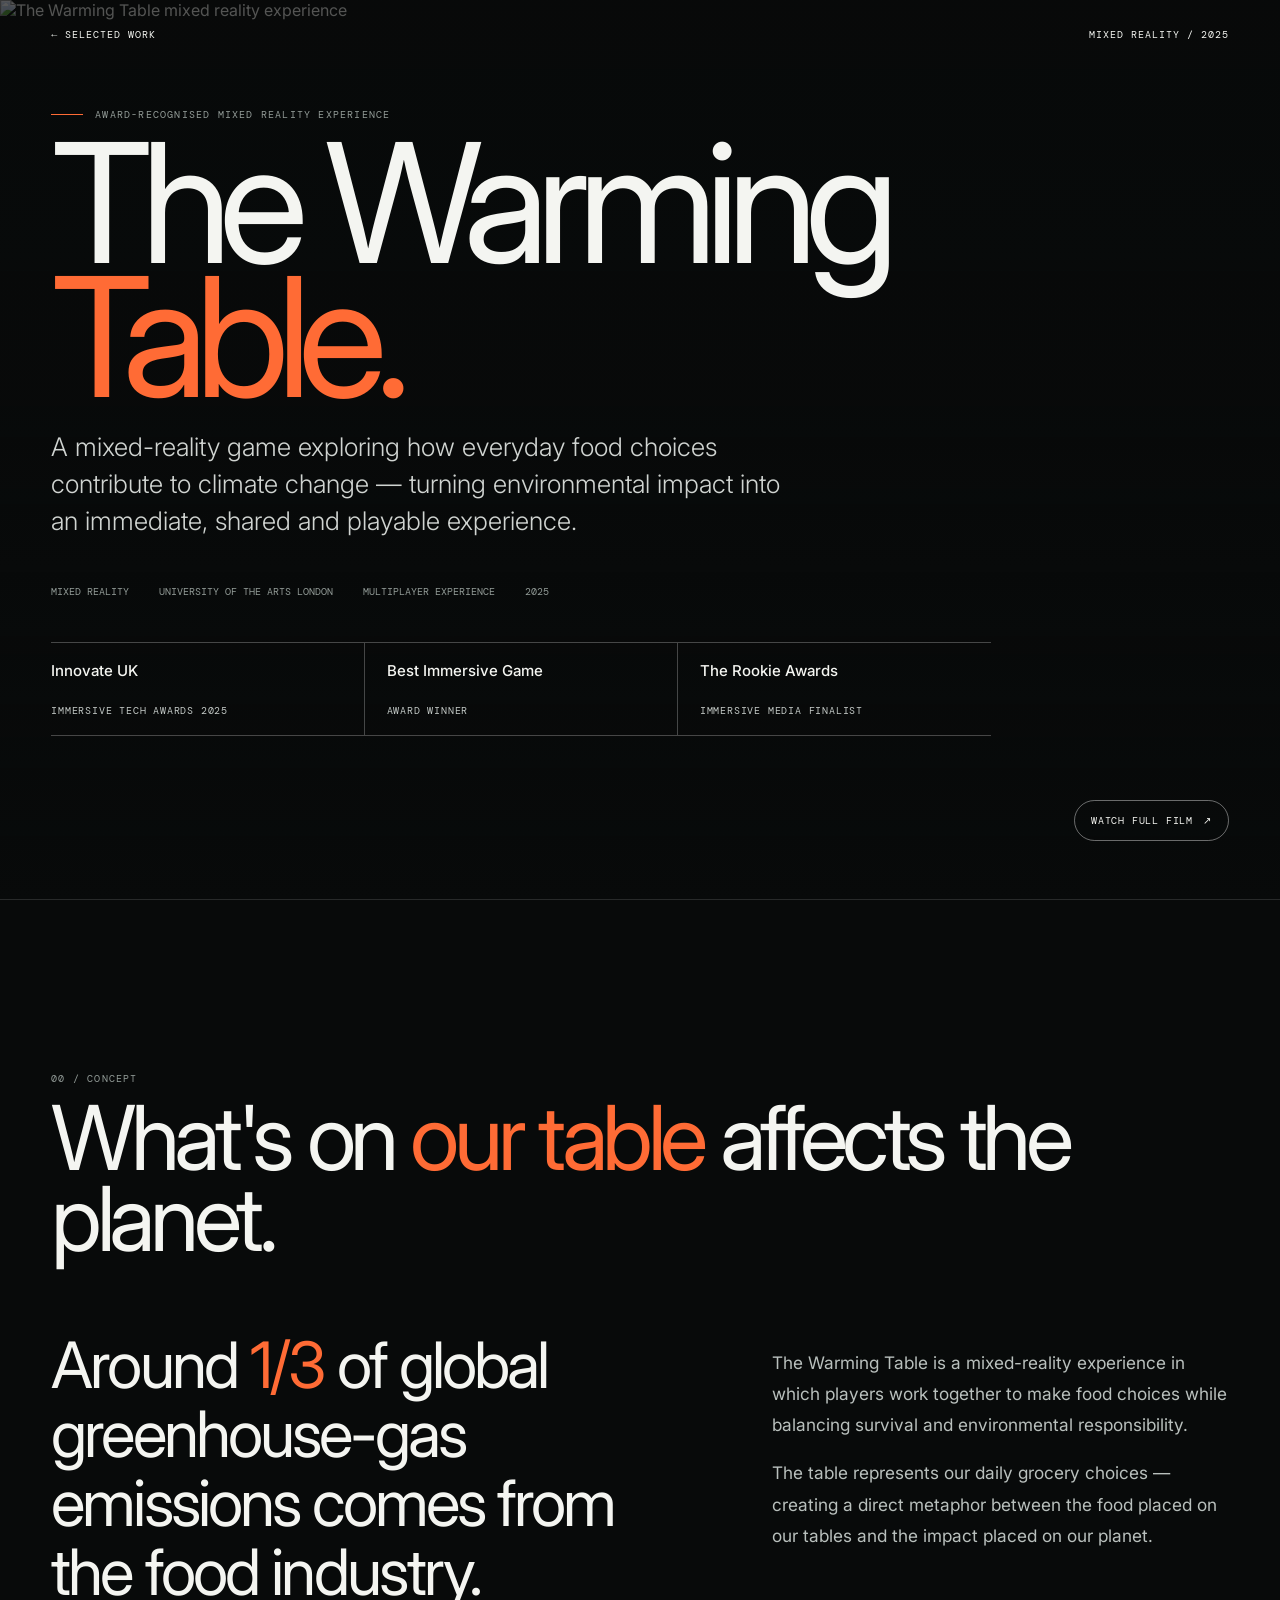
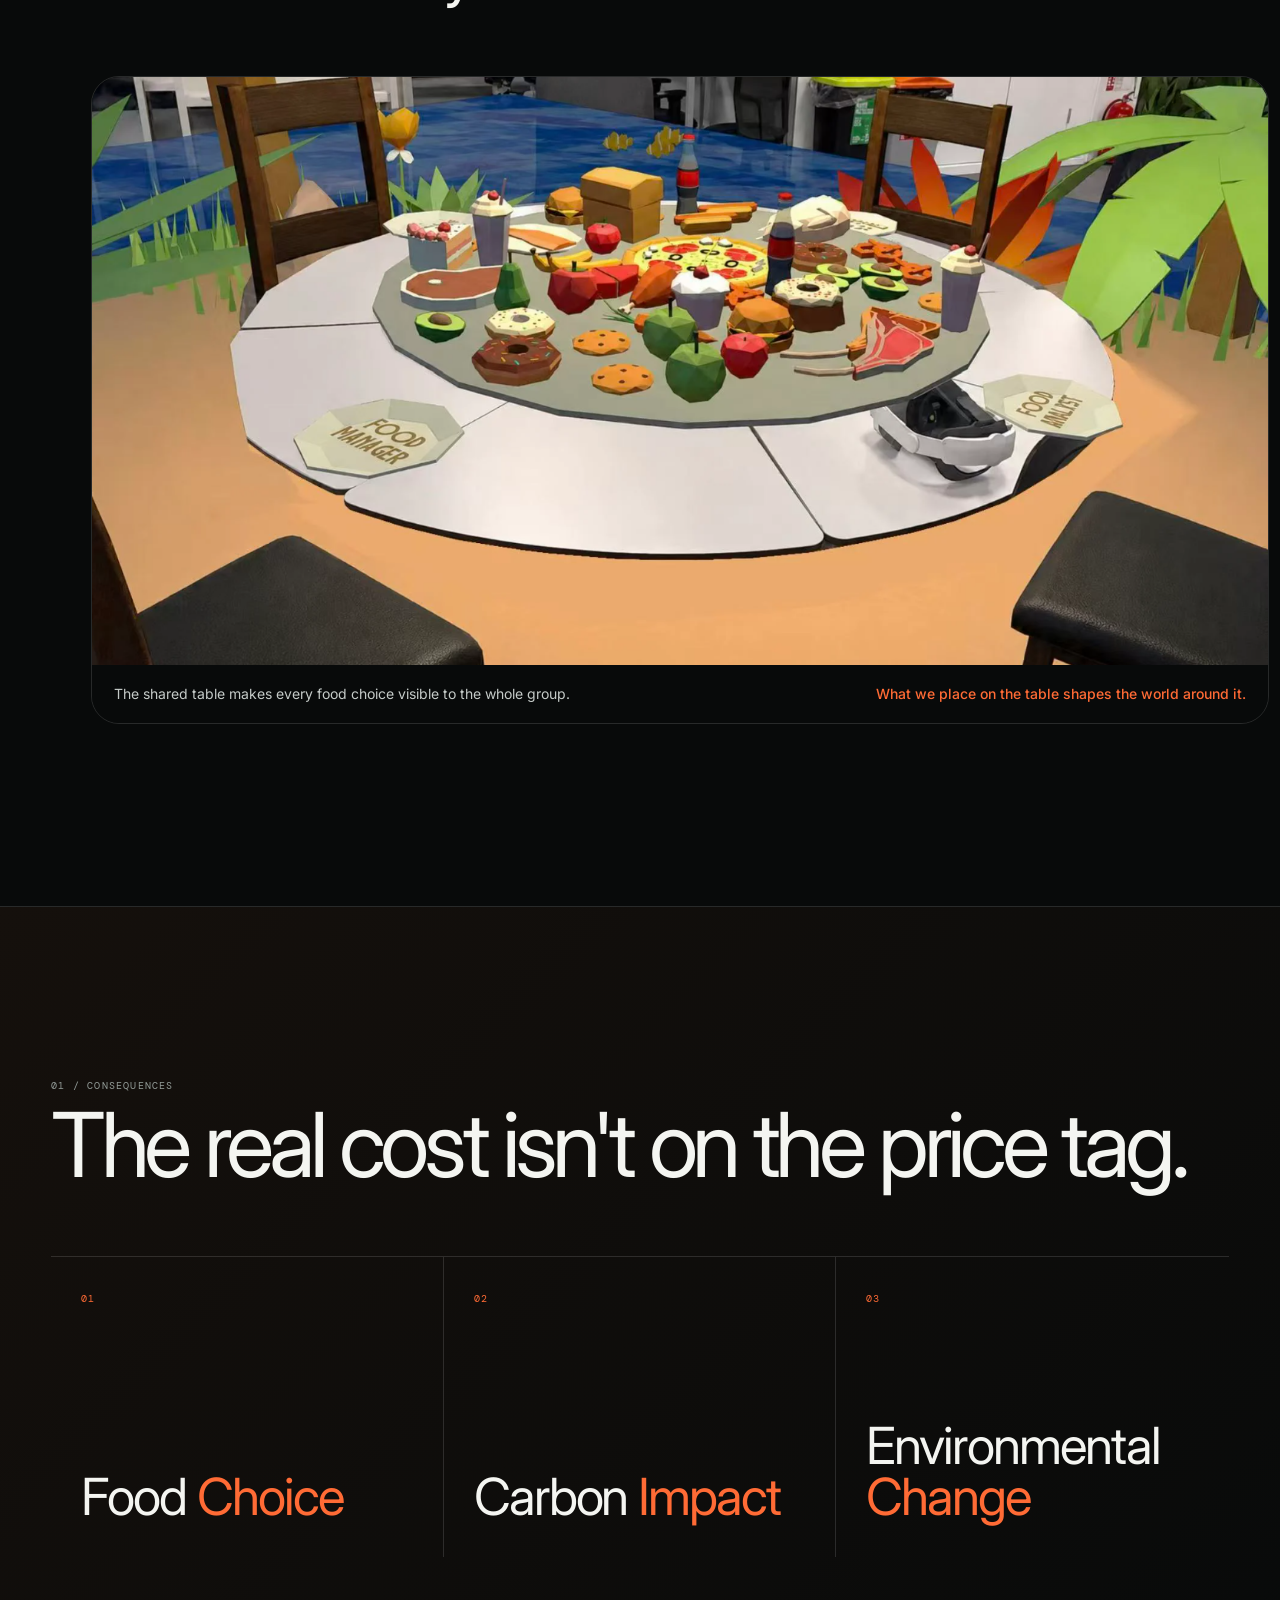
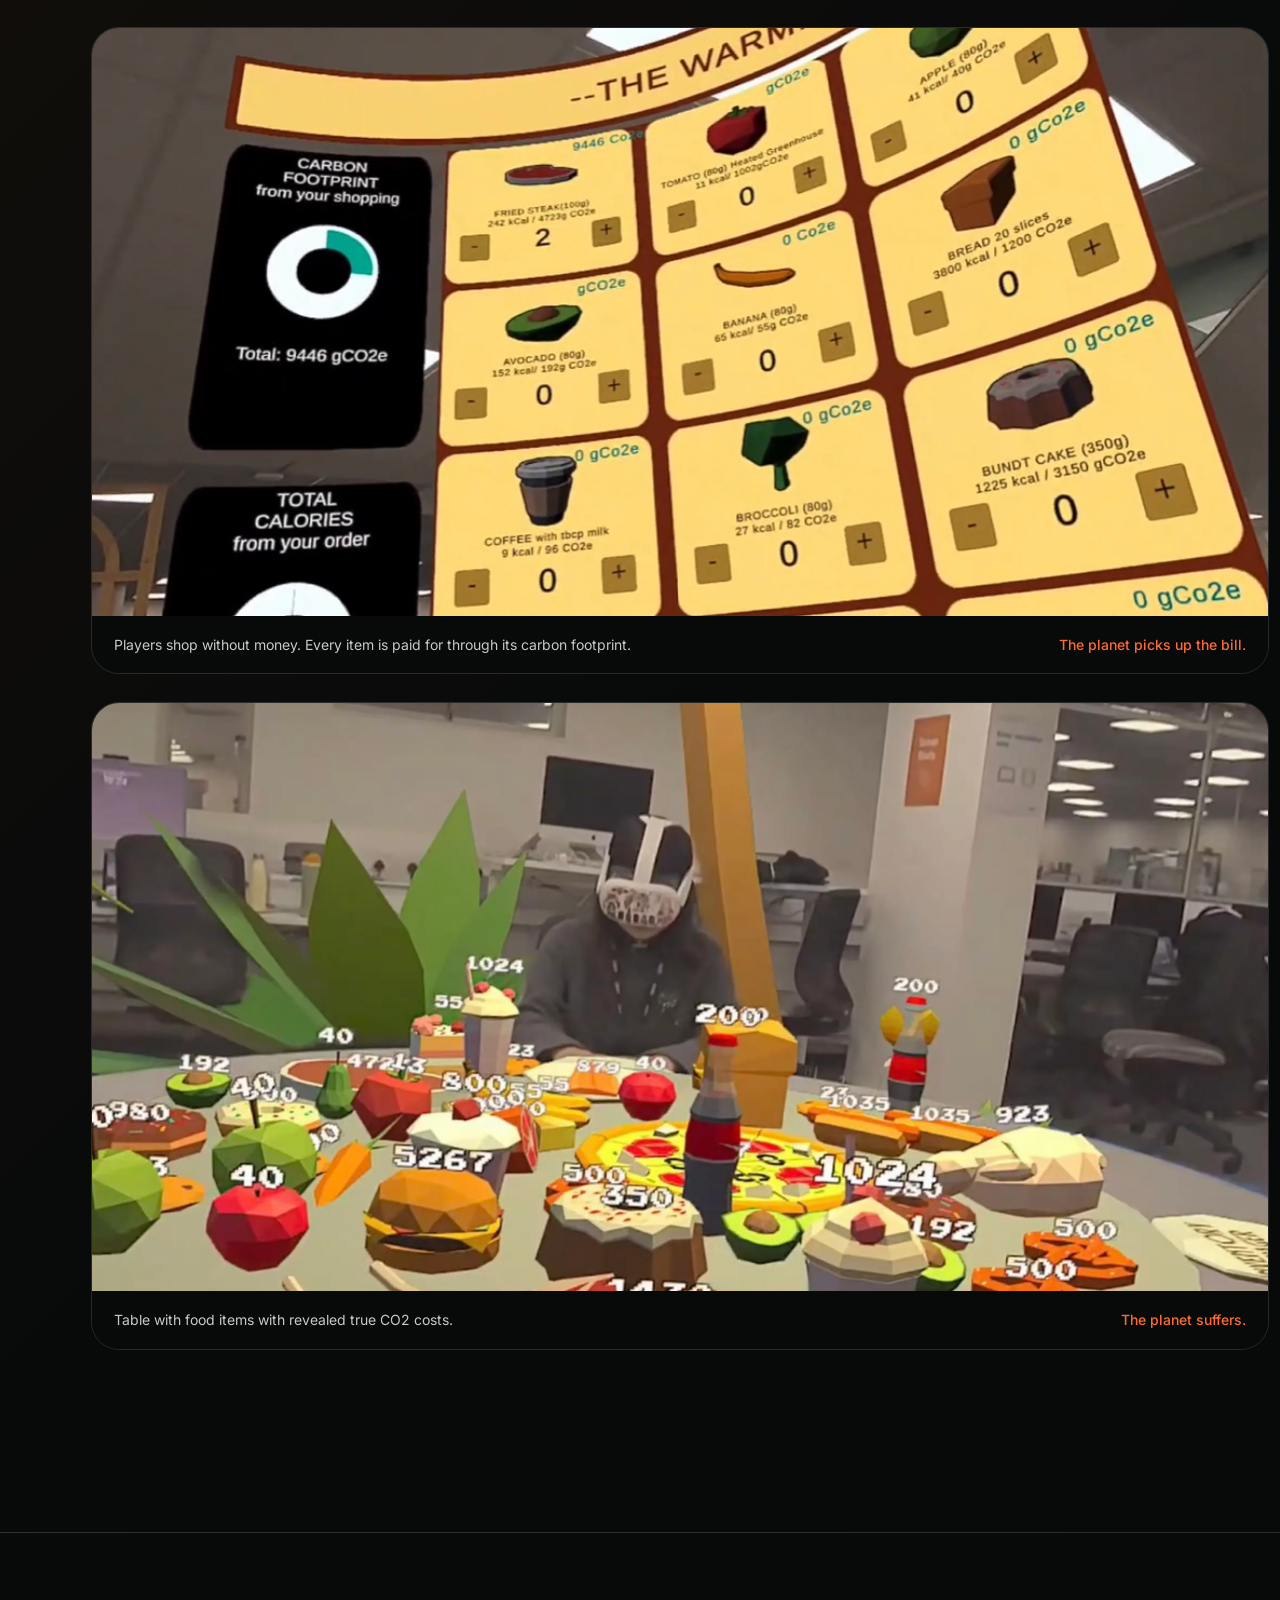
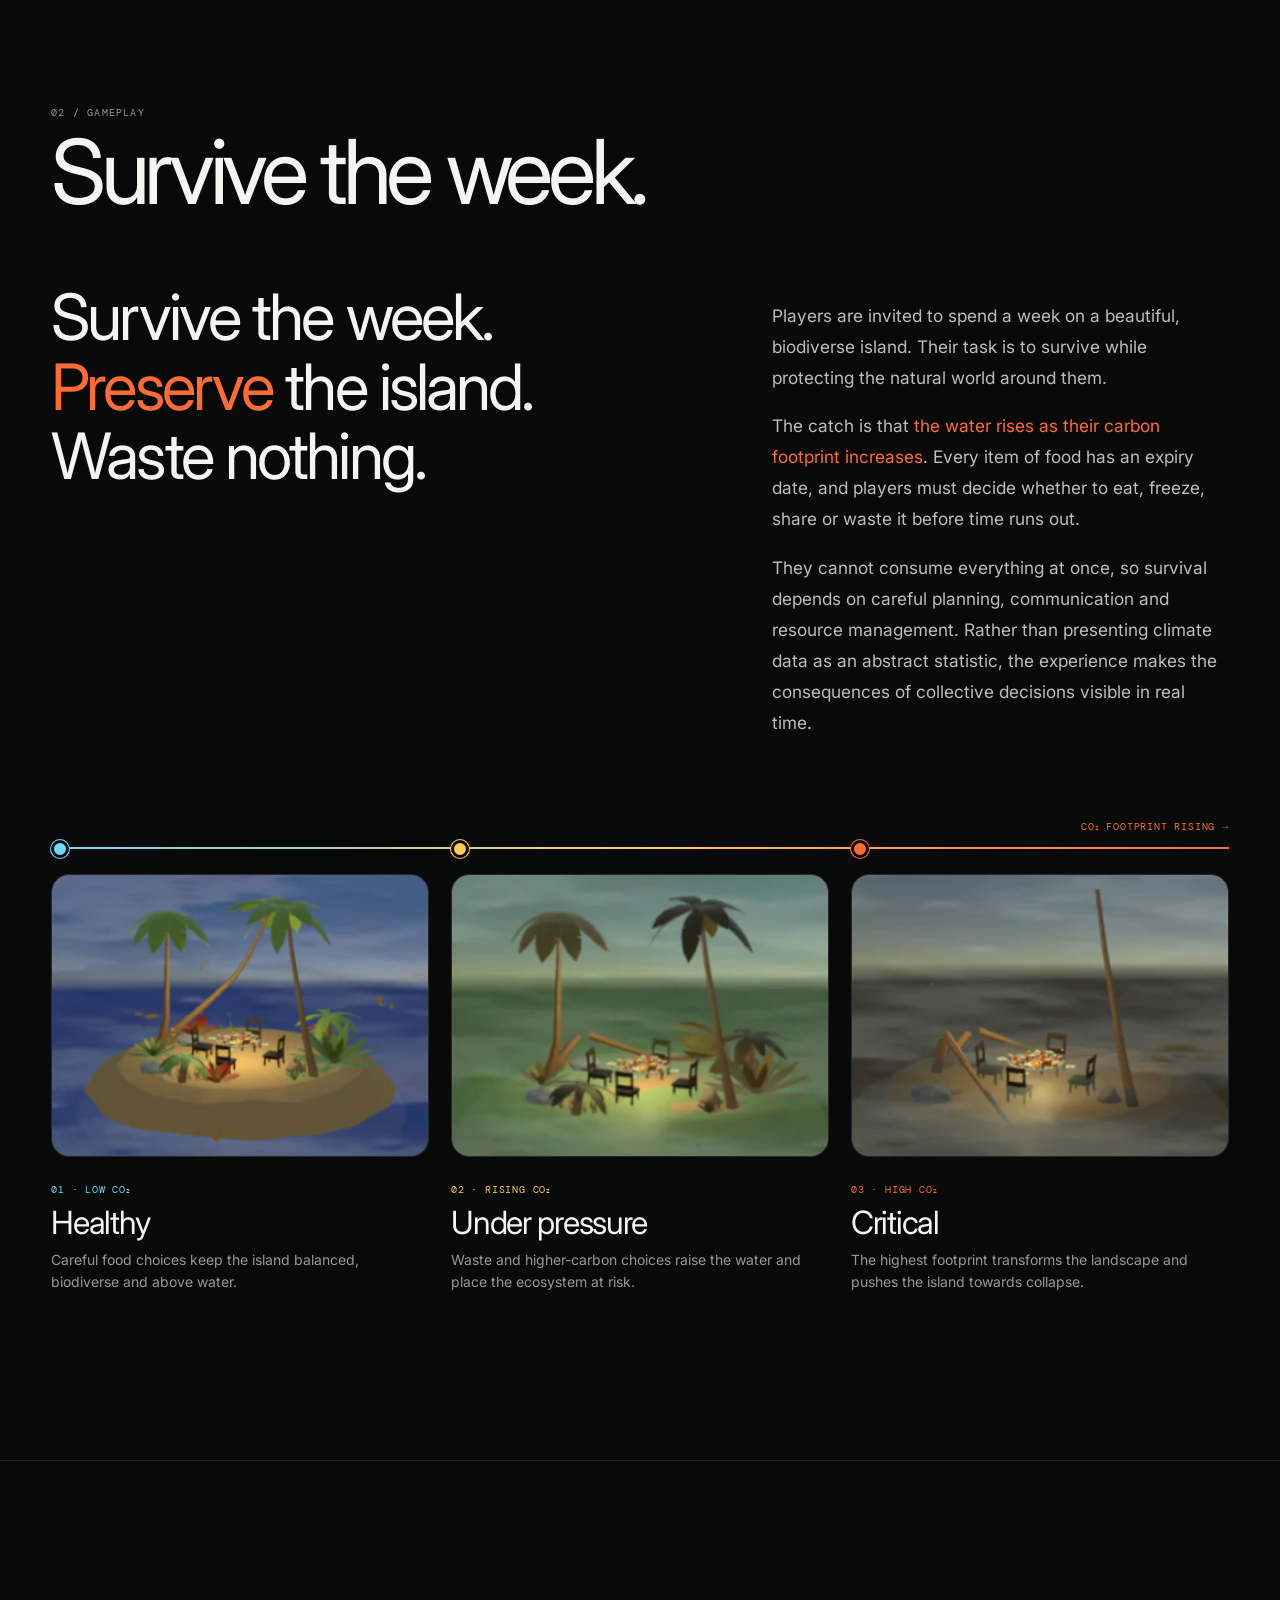
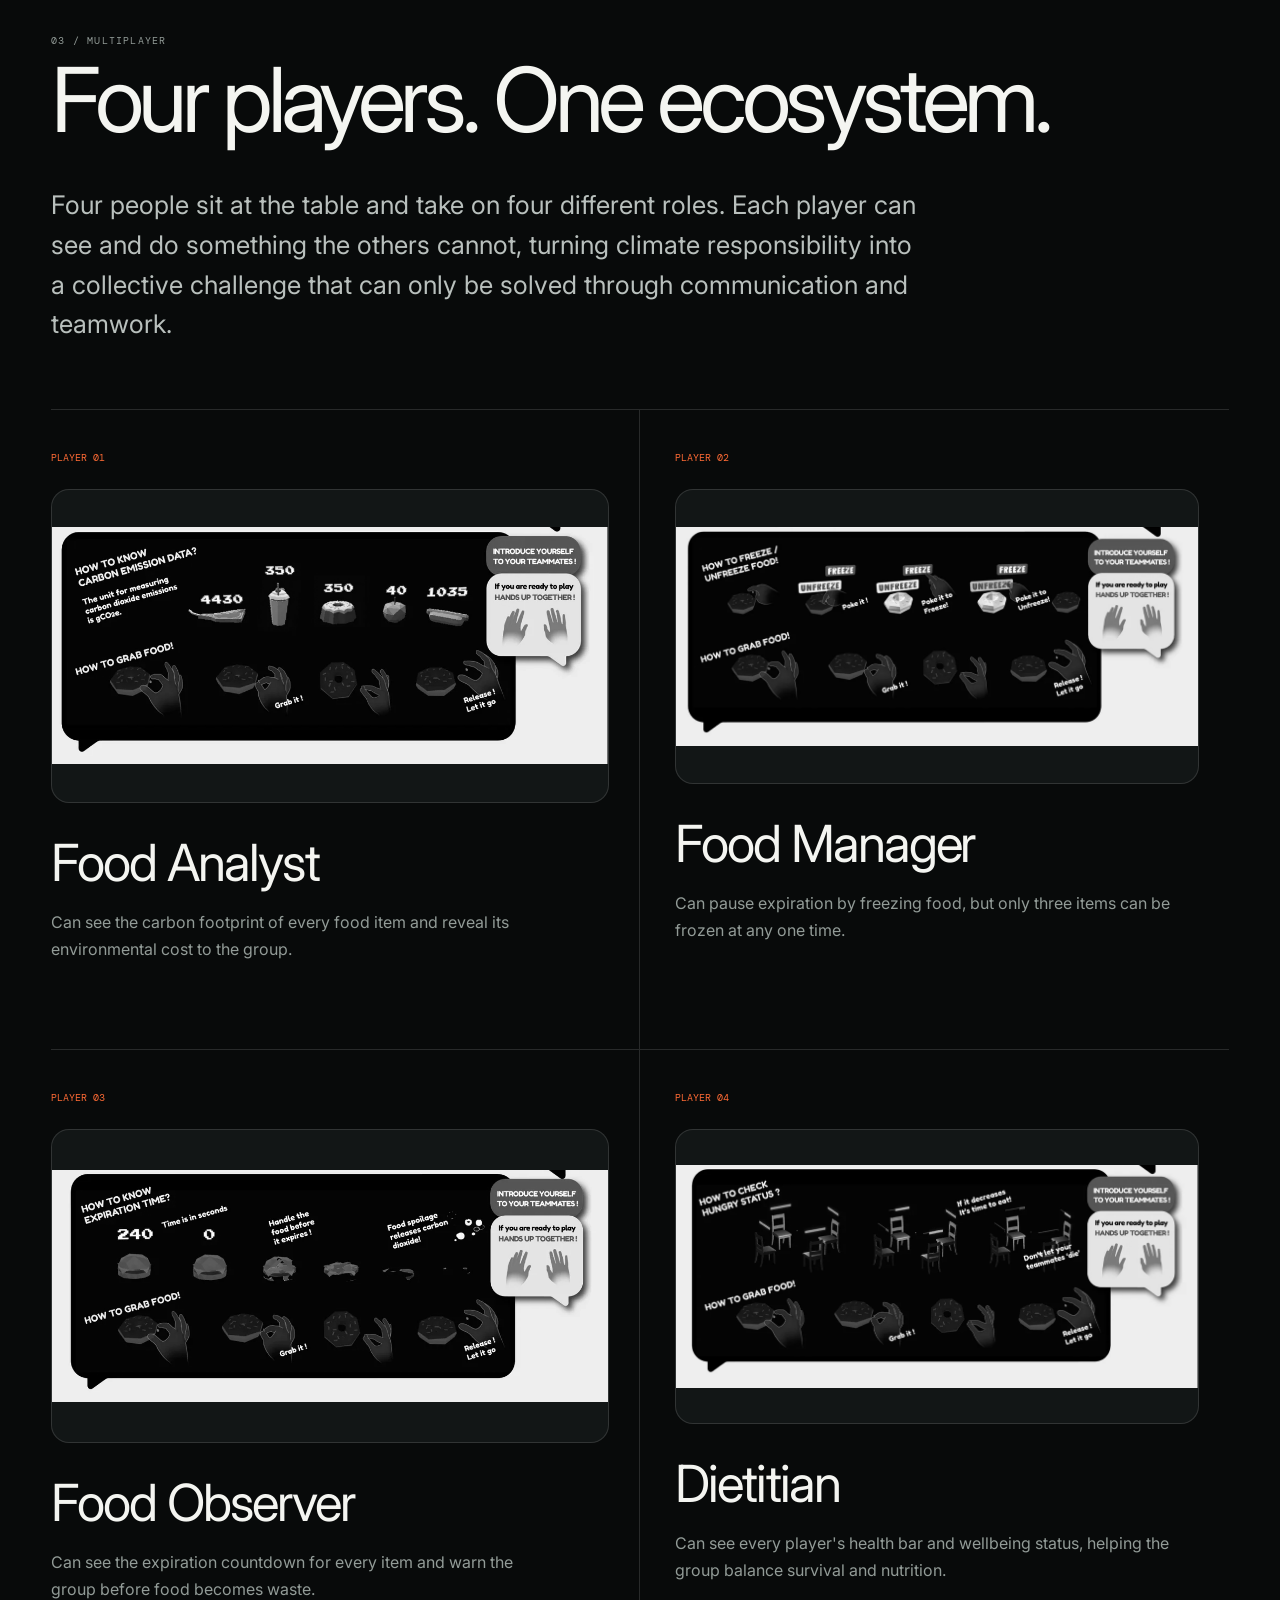
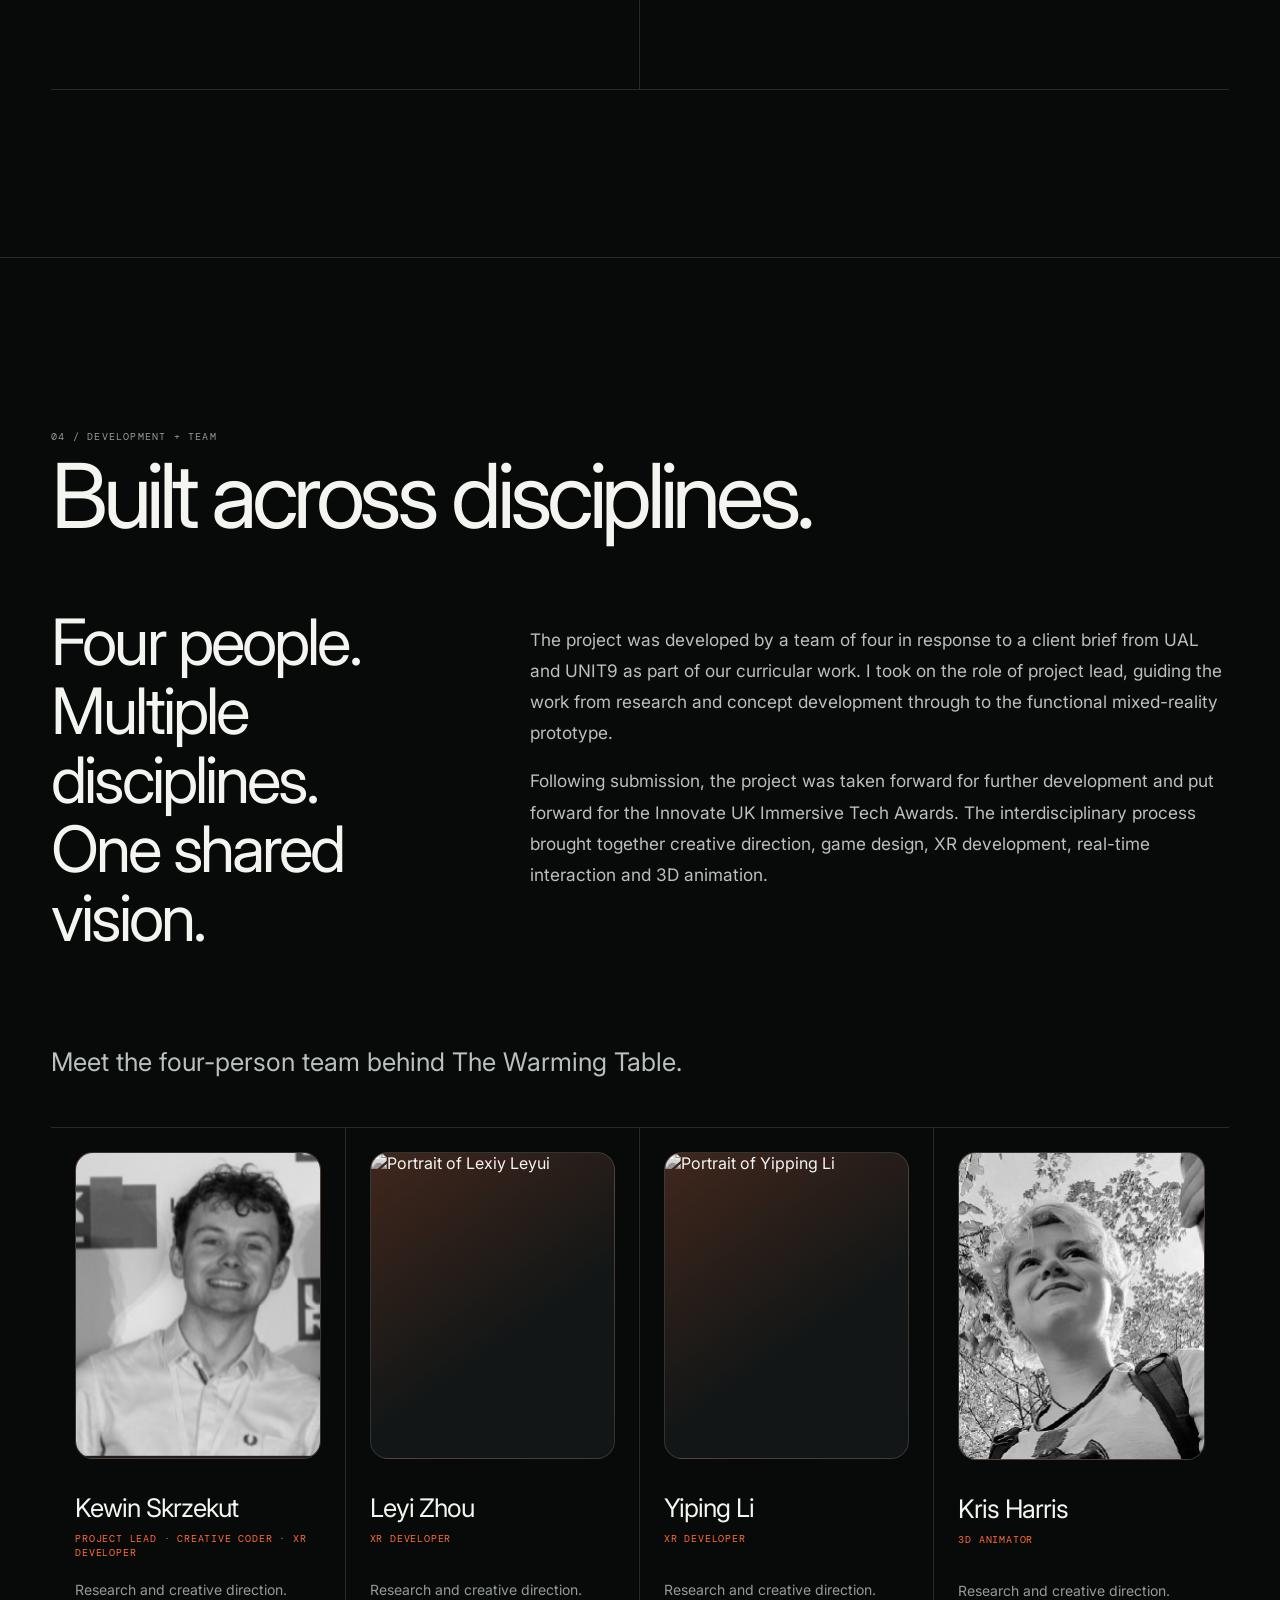
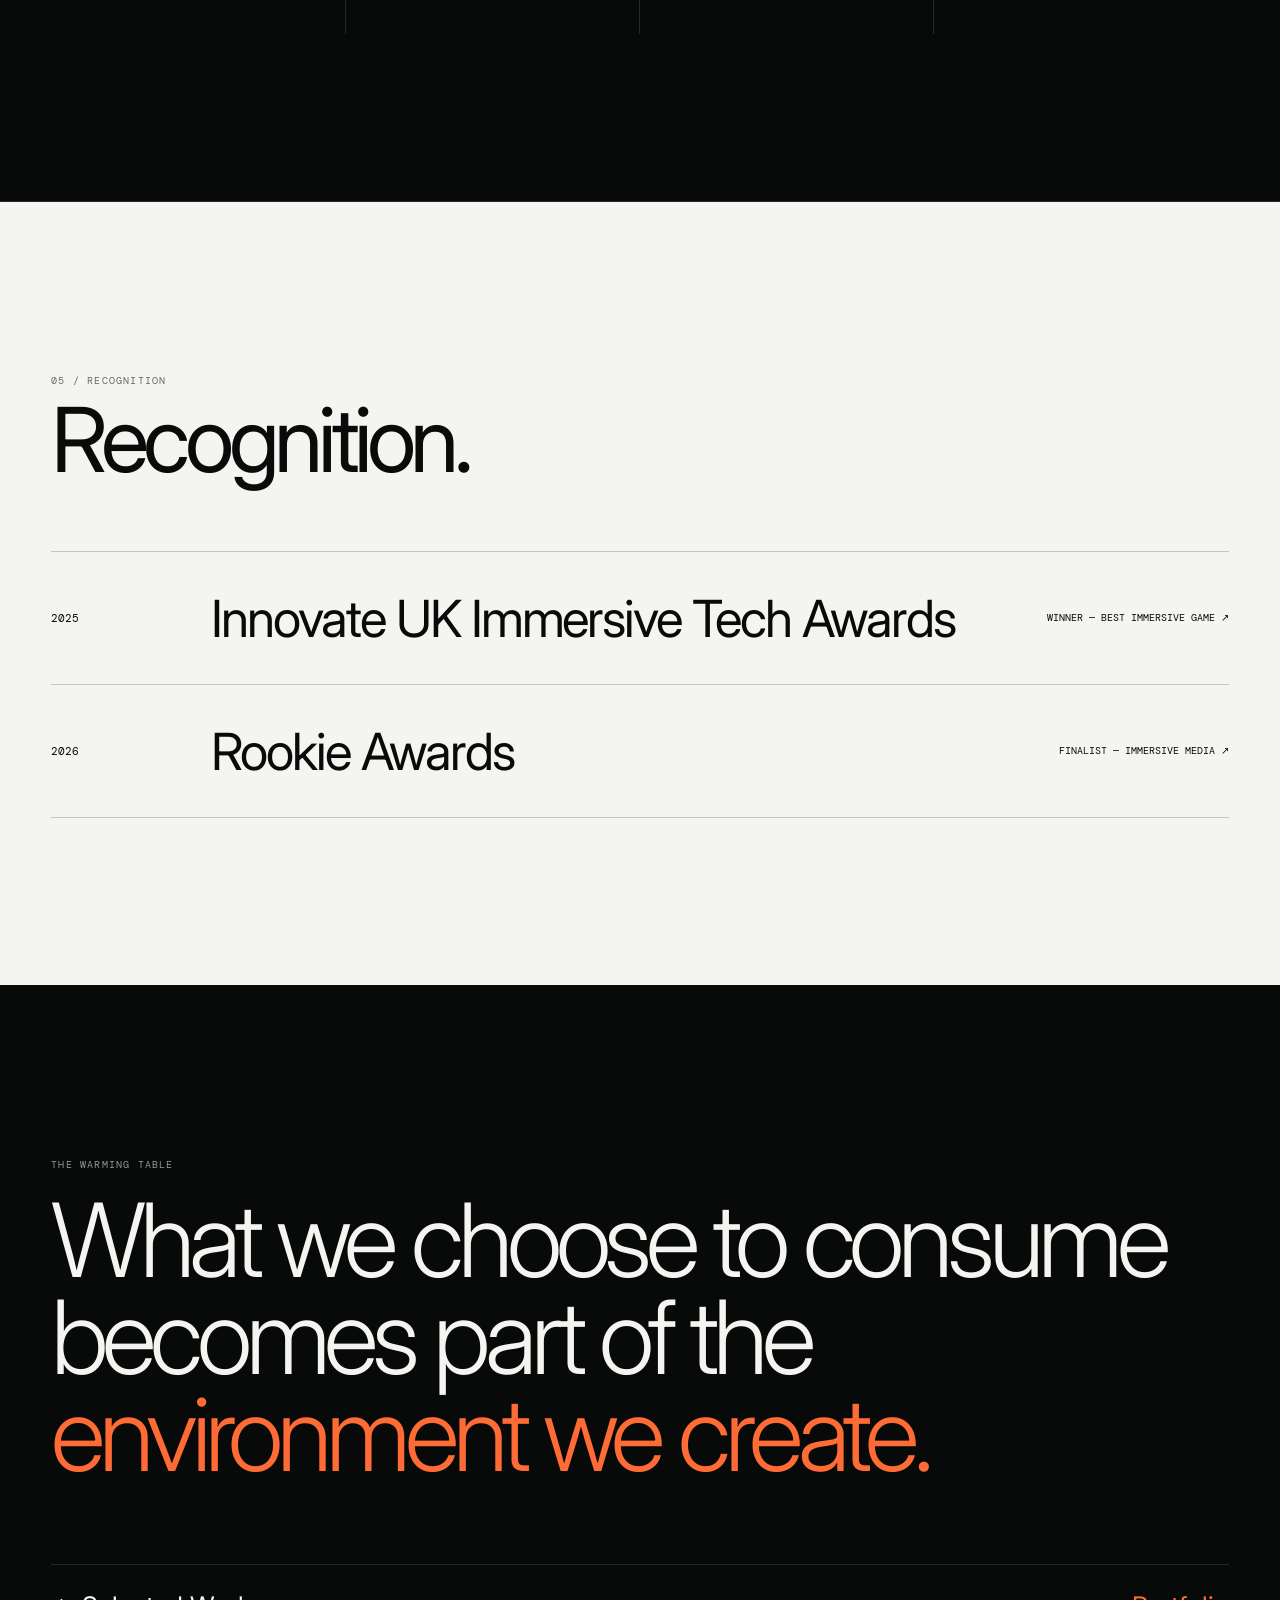
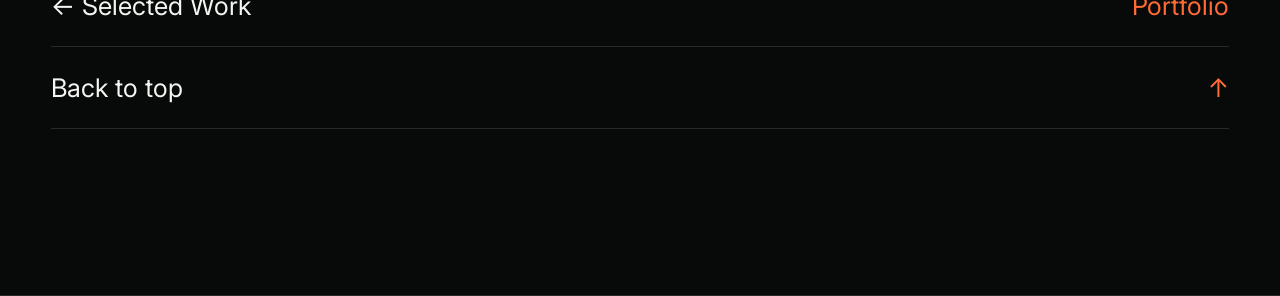
==== commit 9ee3115a: "update to lexi info" ====
--- a/projects/the-warming-table/index.html
+++ b/projects/the-warming-table/index.html
@@ -1880,7 +1880,7 @@
             alt="Portrait of Lexiy Leyui"
           >
         </div>
-        <h3>Lexiy Leyui</h3>
+        <h3>Leyi Zhou</h3>
         <span class="team-role">XR Developer</span>
         <p>Research and creative direction.</p>
       </article>
@@ -1888,11 +1888,11 @@
       <article class="team-member">
         <div class="team-portrait">
           <img
-            src="Yipping.png"
+            src="Yipping.jpg"
             alt="Portrait of Yipping Li"
           >
         </div>
-        <h3>Yipping Li</h3>
+        <h3>Yiping Li</h3>
         <span class="team-role">XR Developer</span>
         <p>Research and creative direction.</p>
       </article>
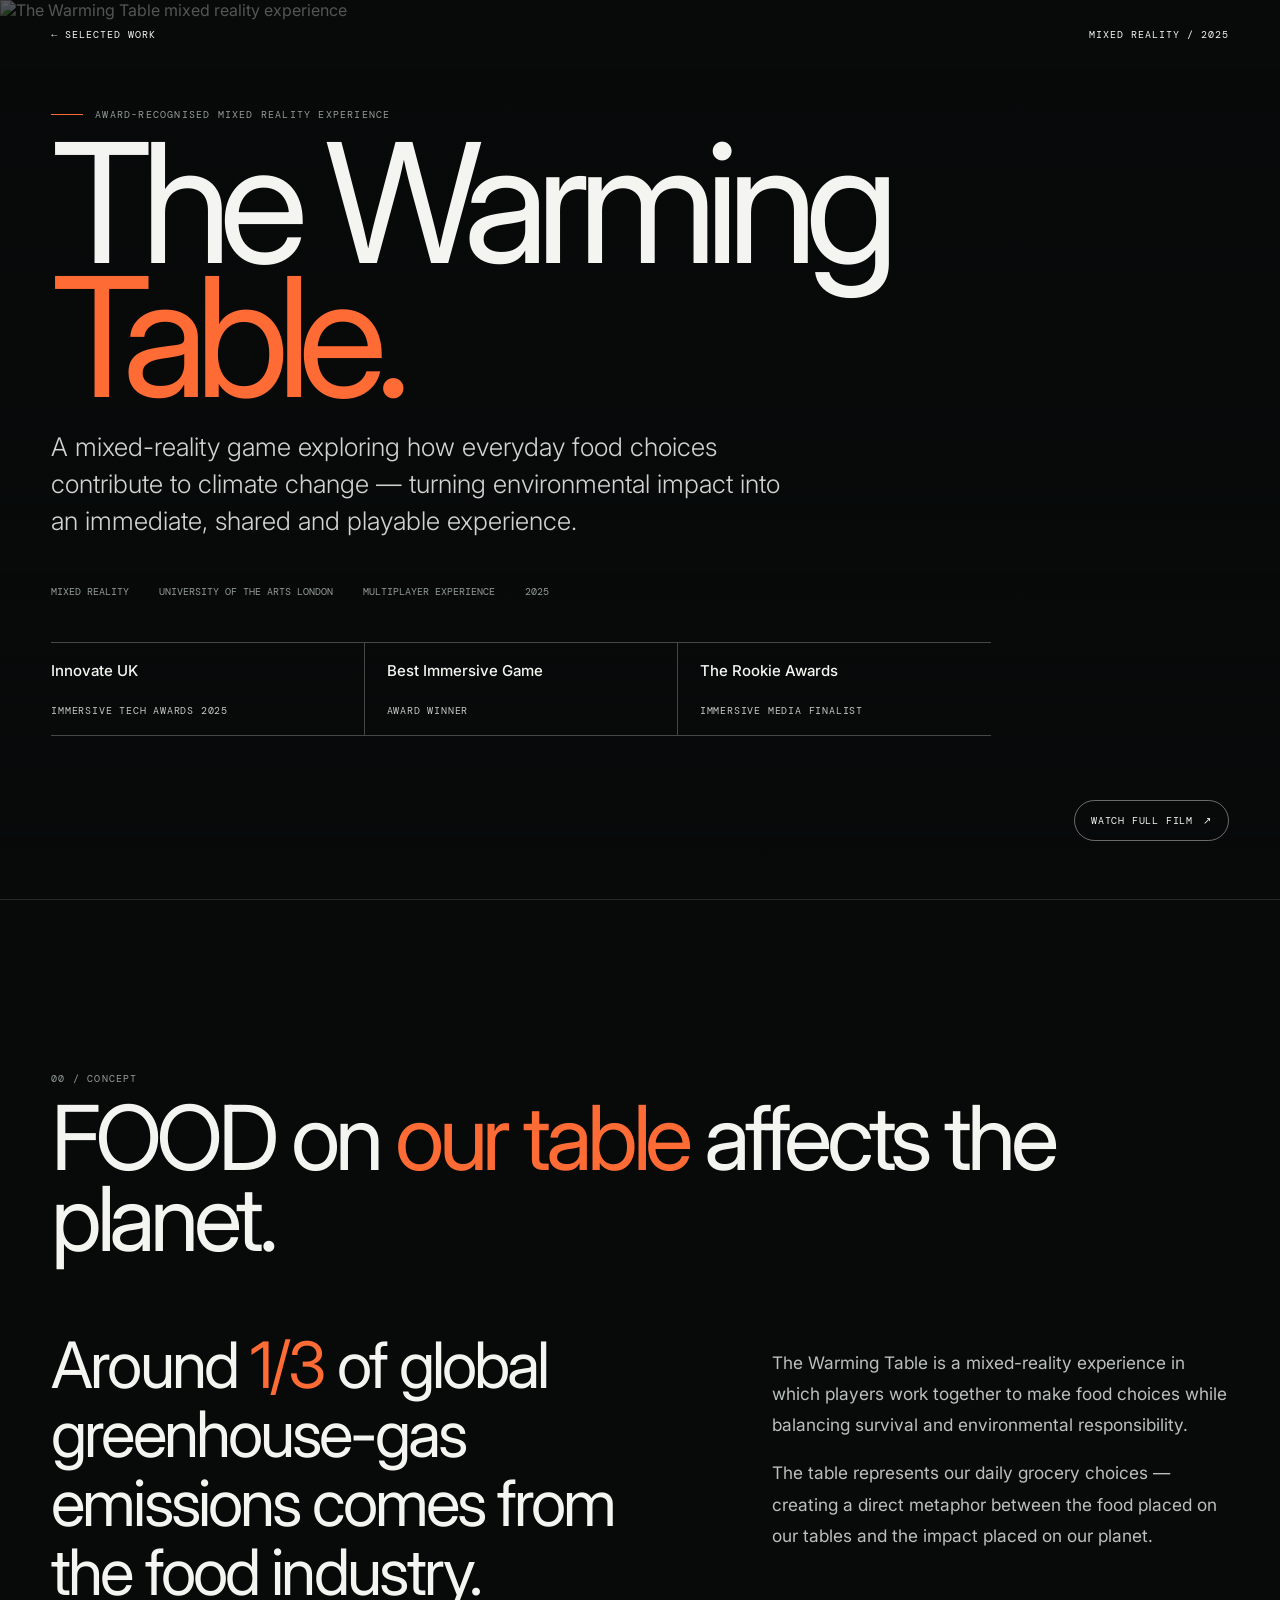
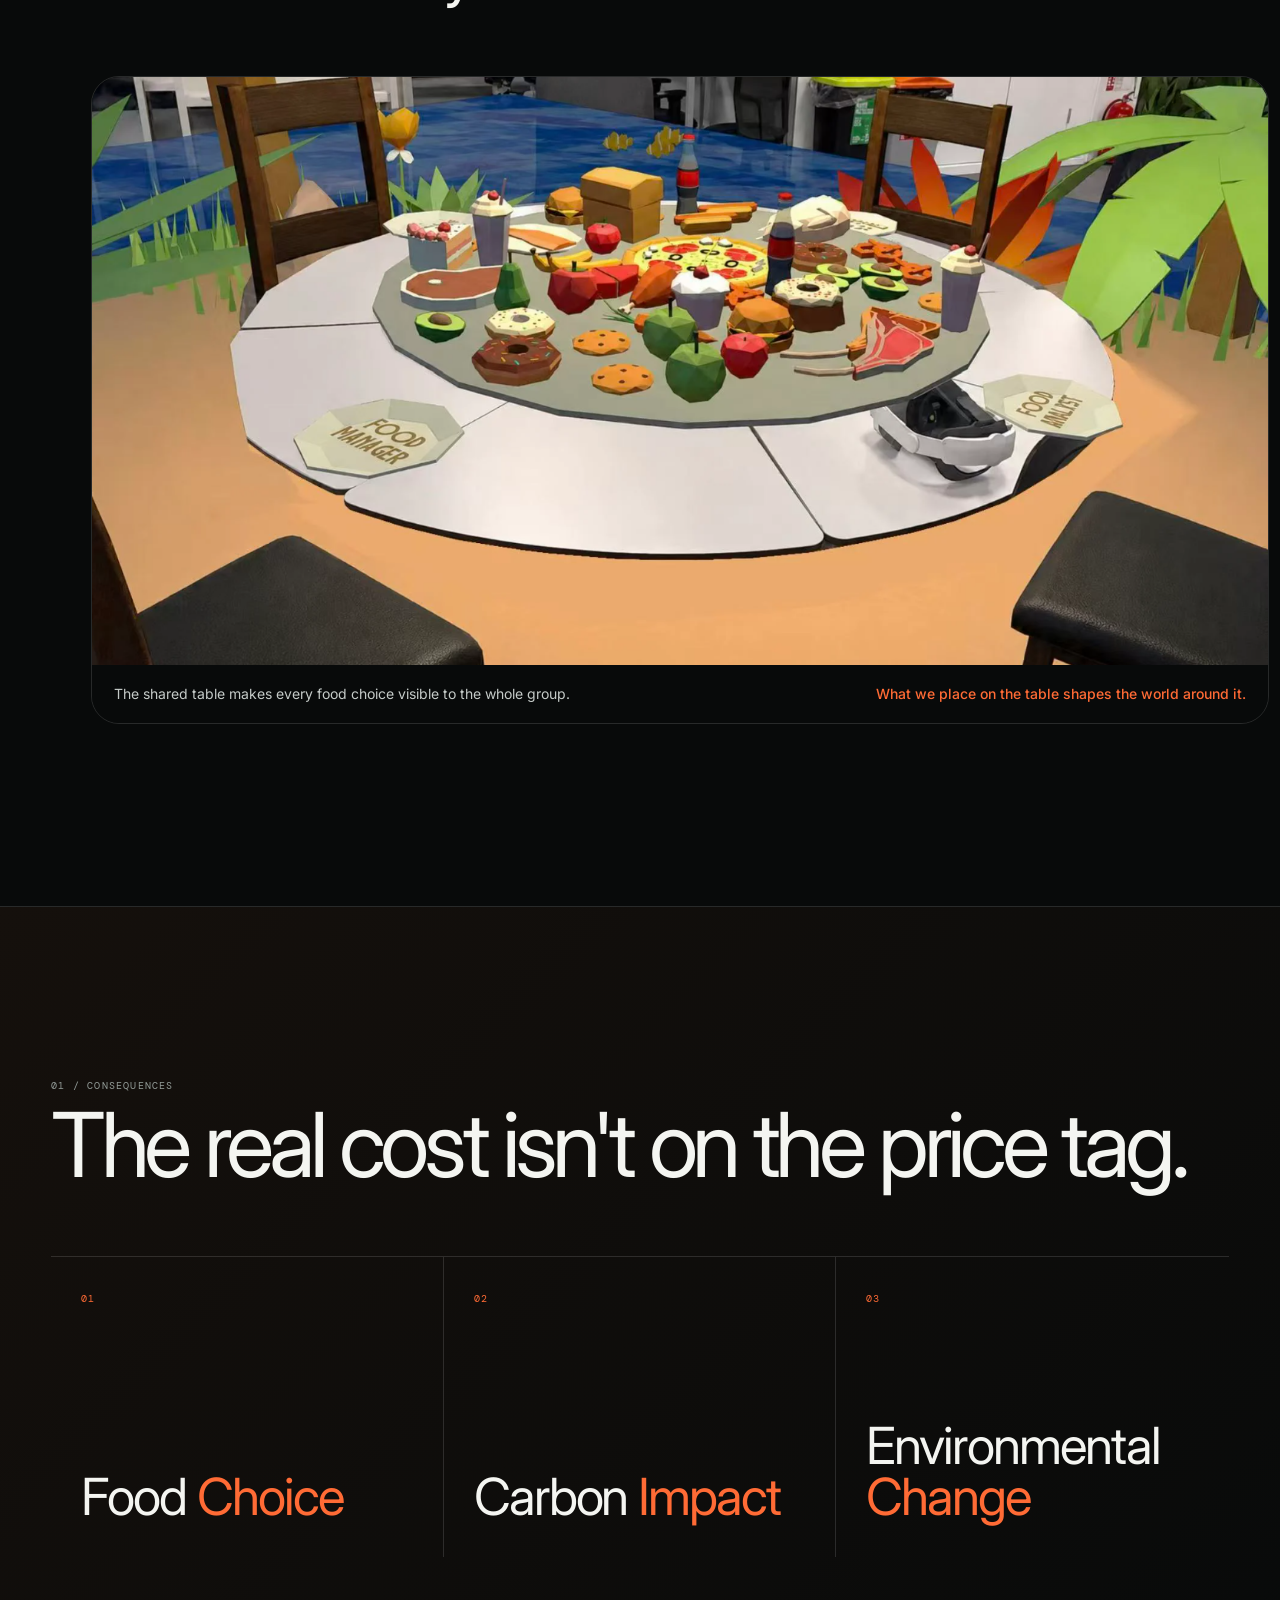
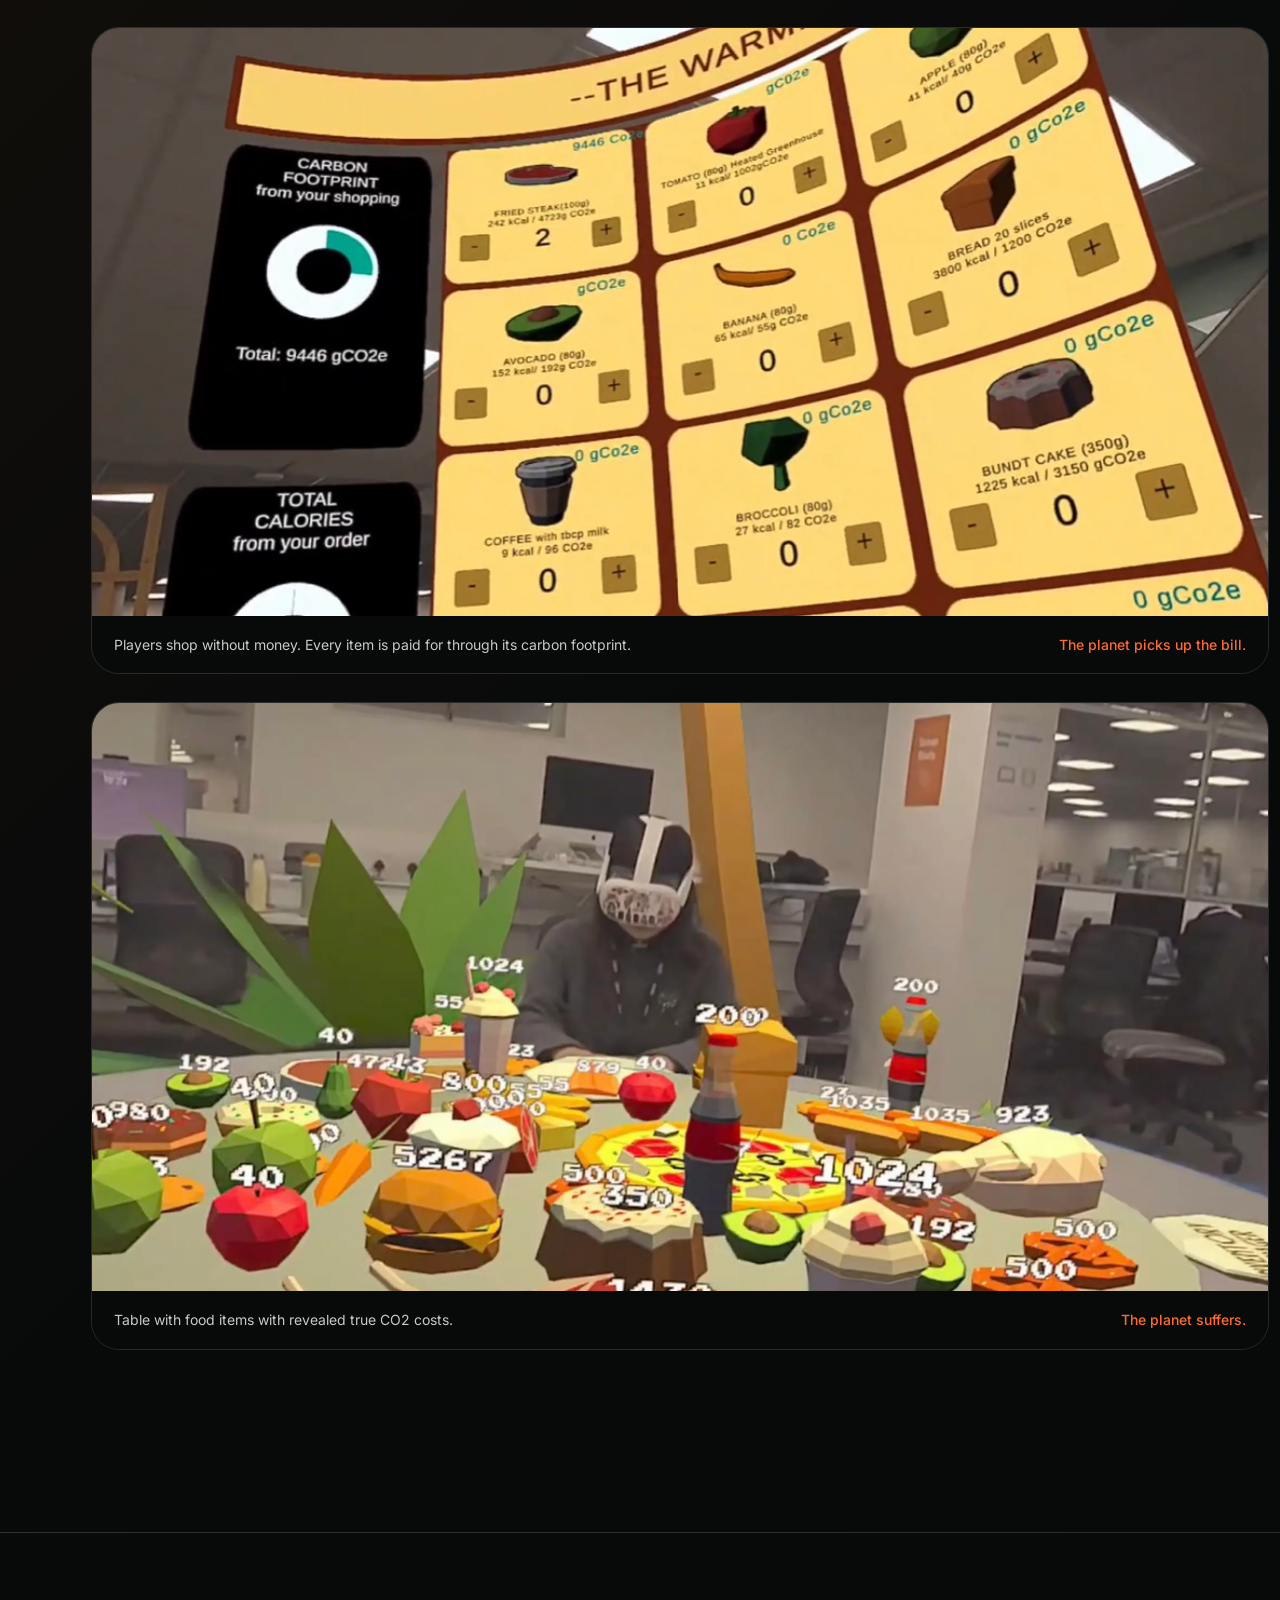
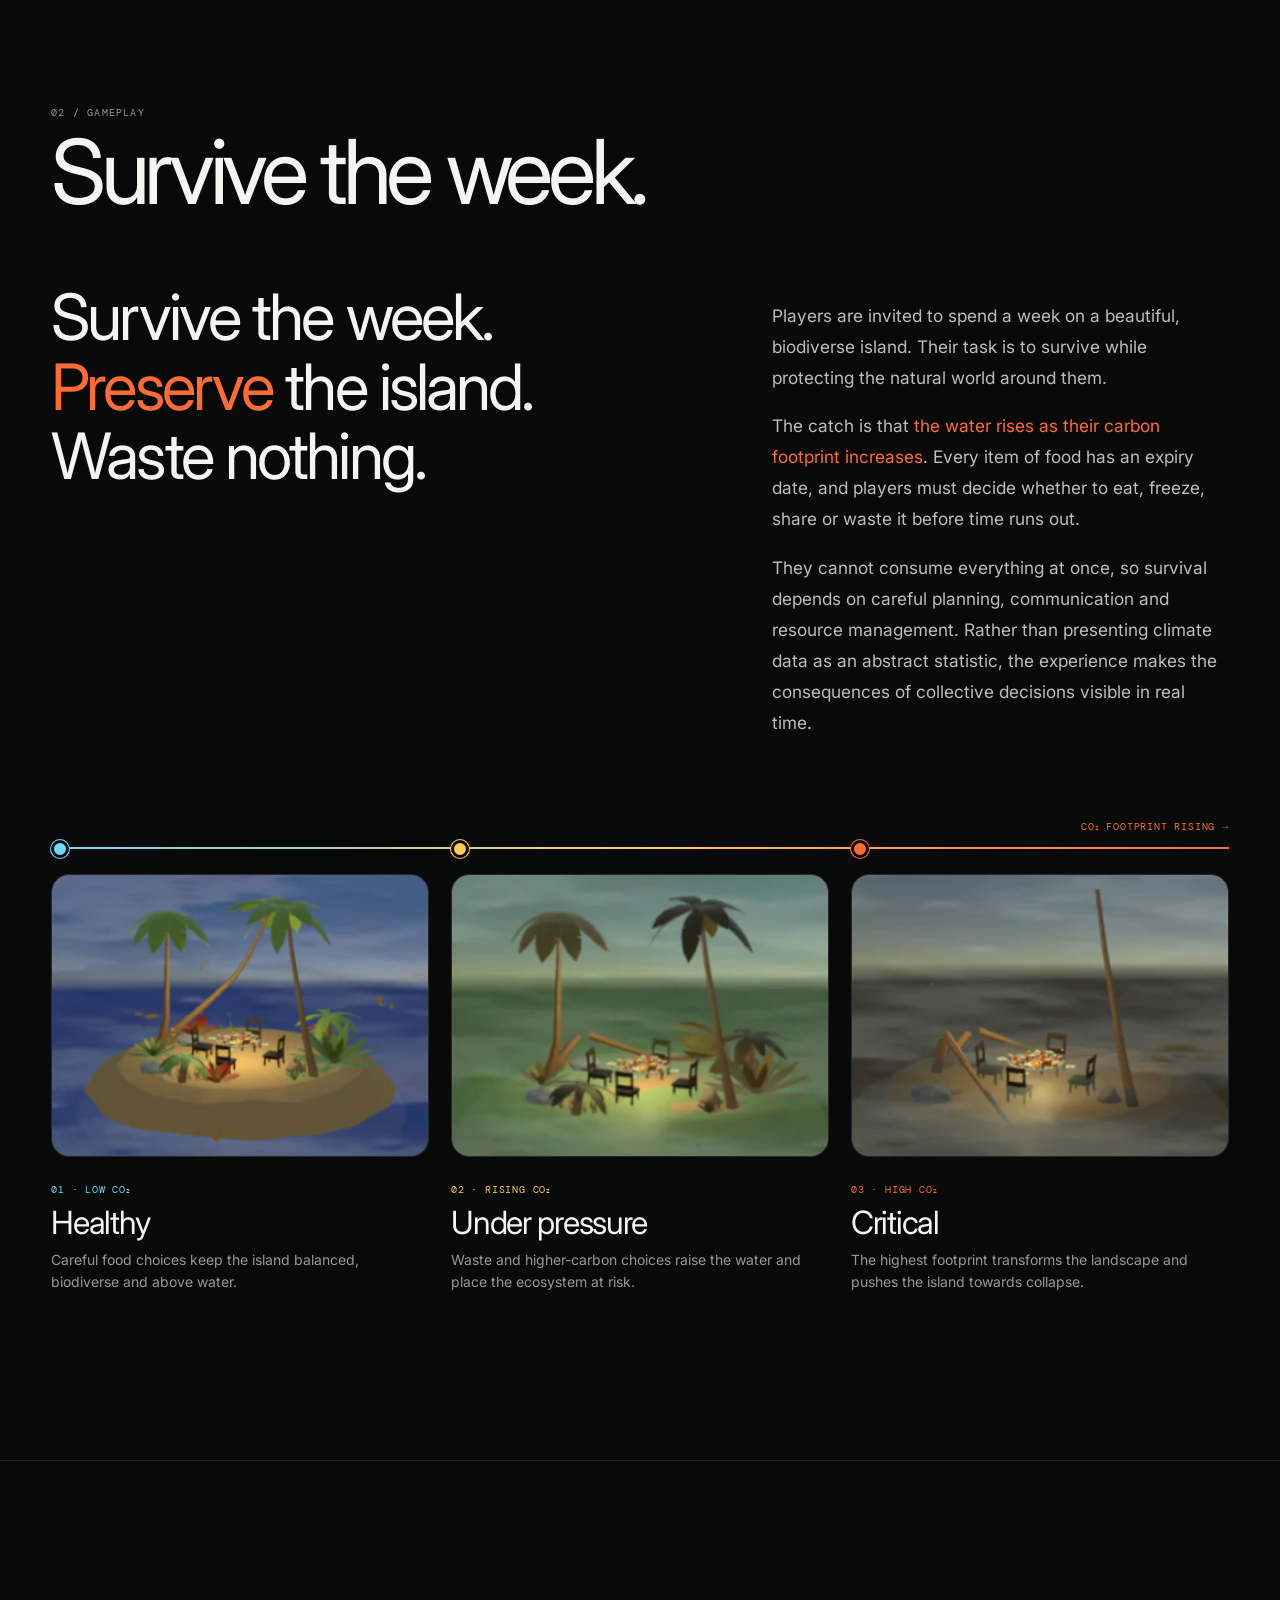
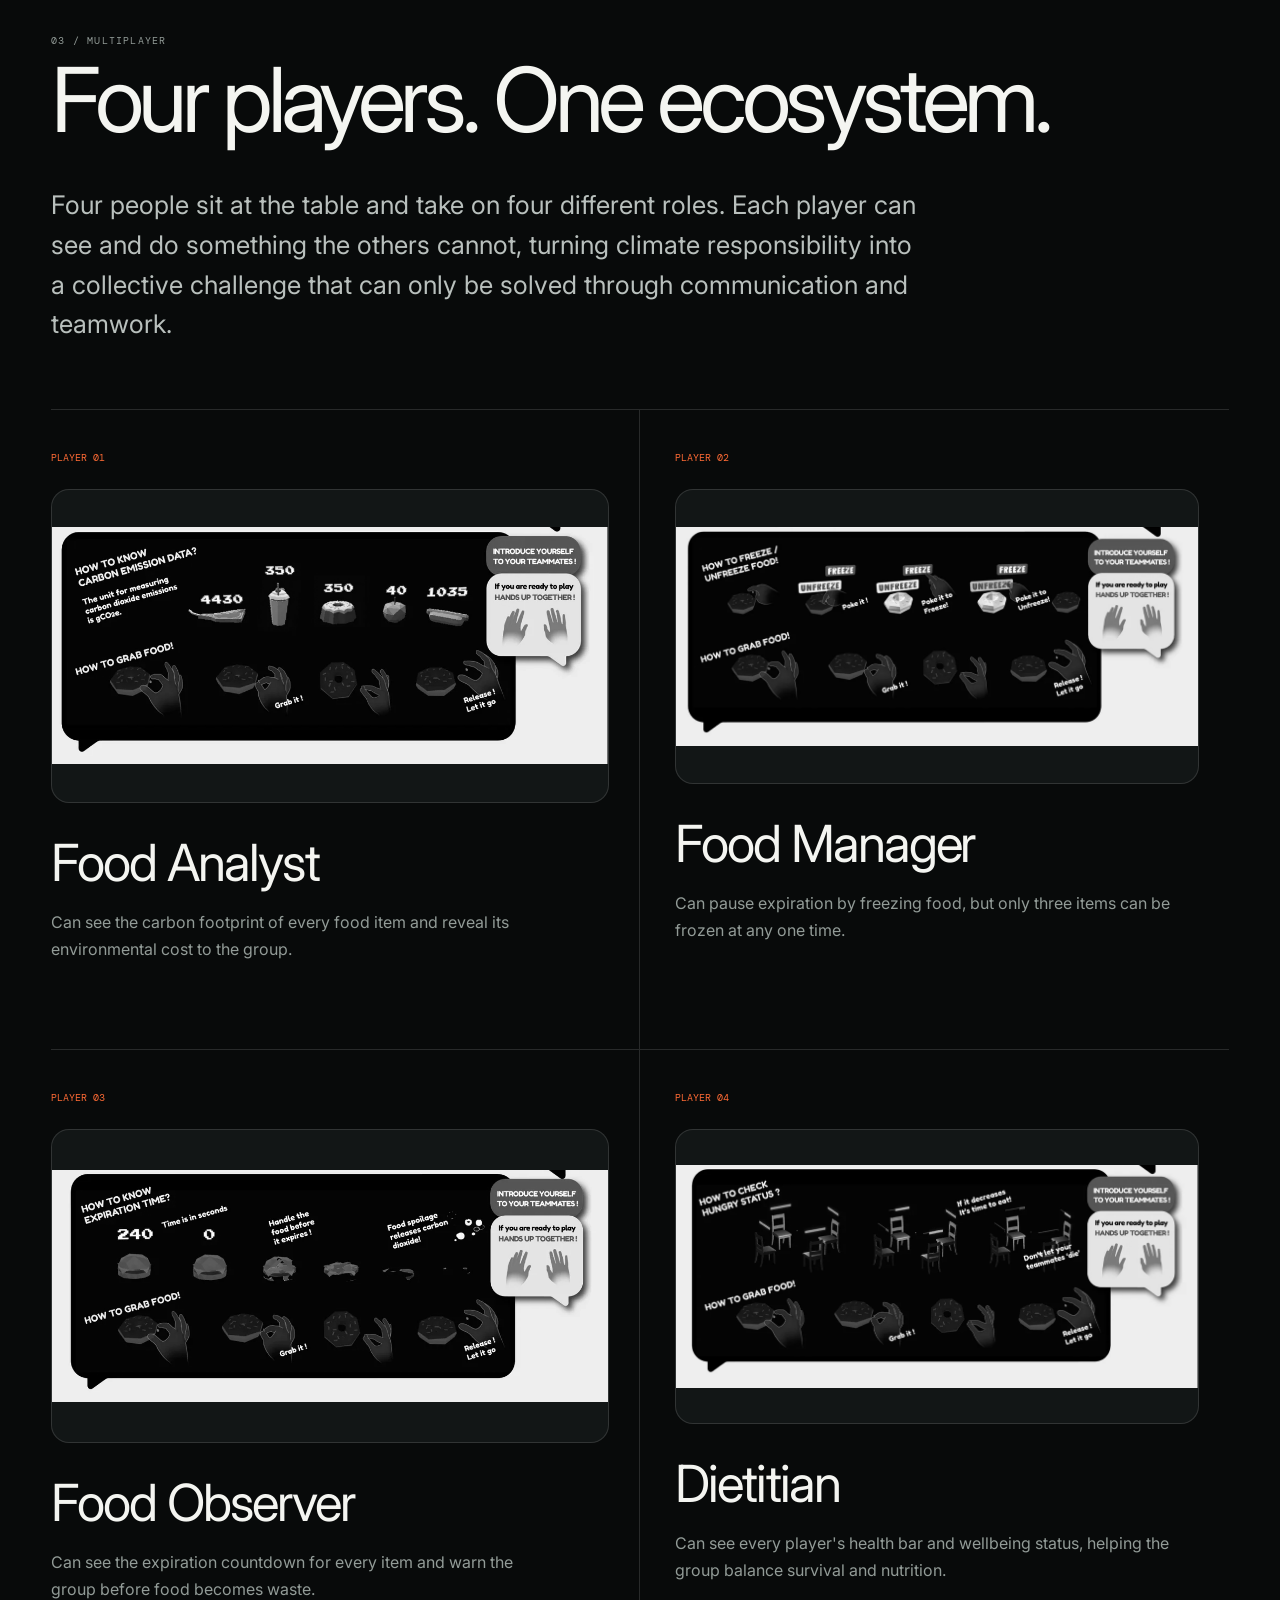
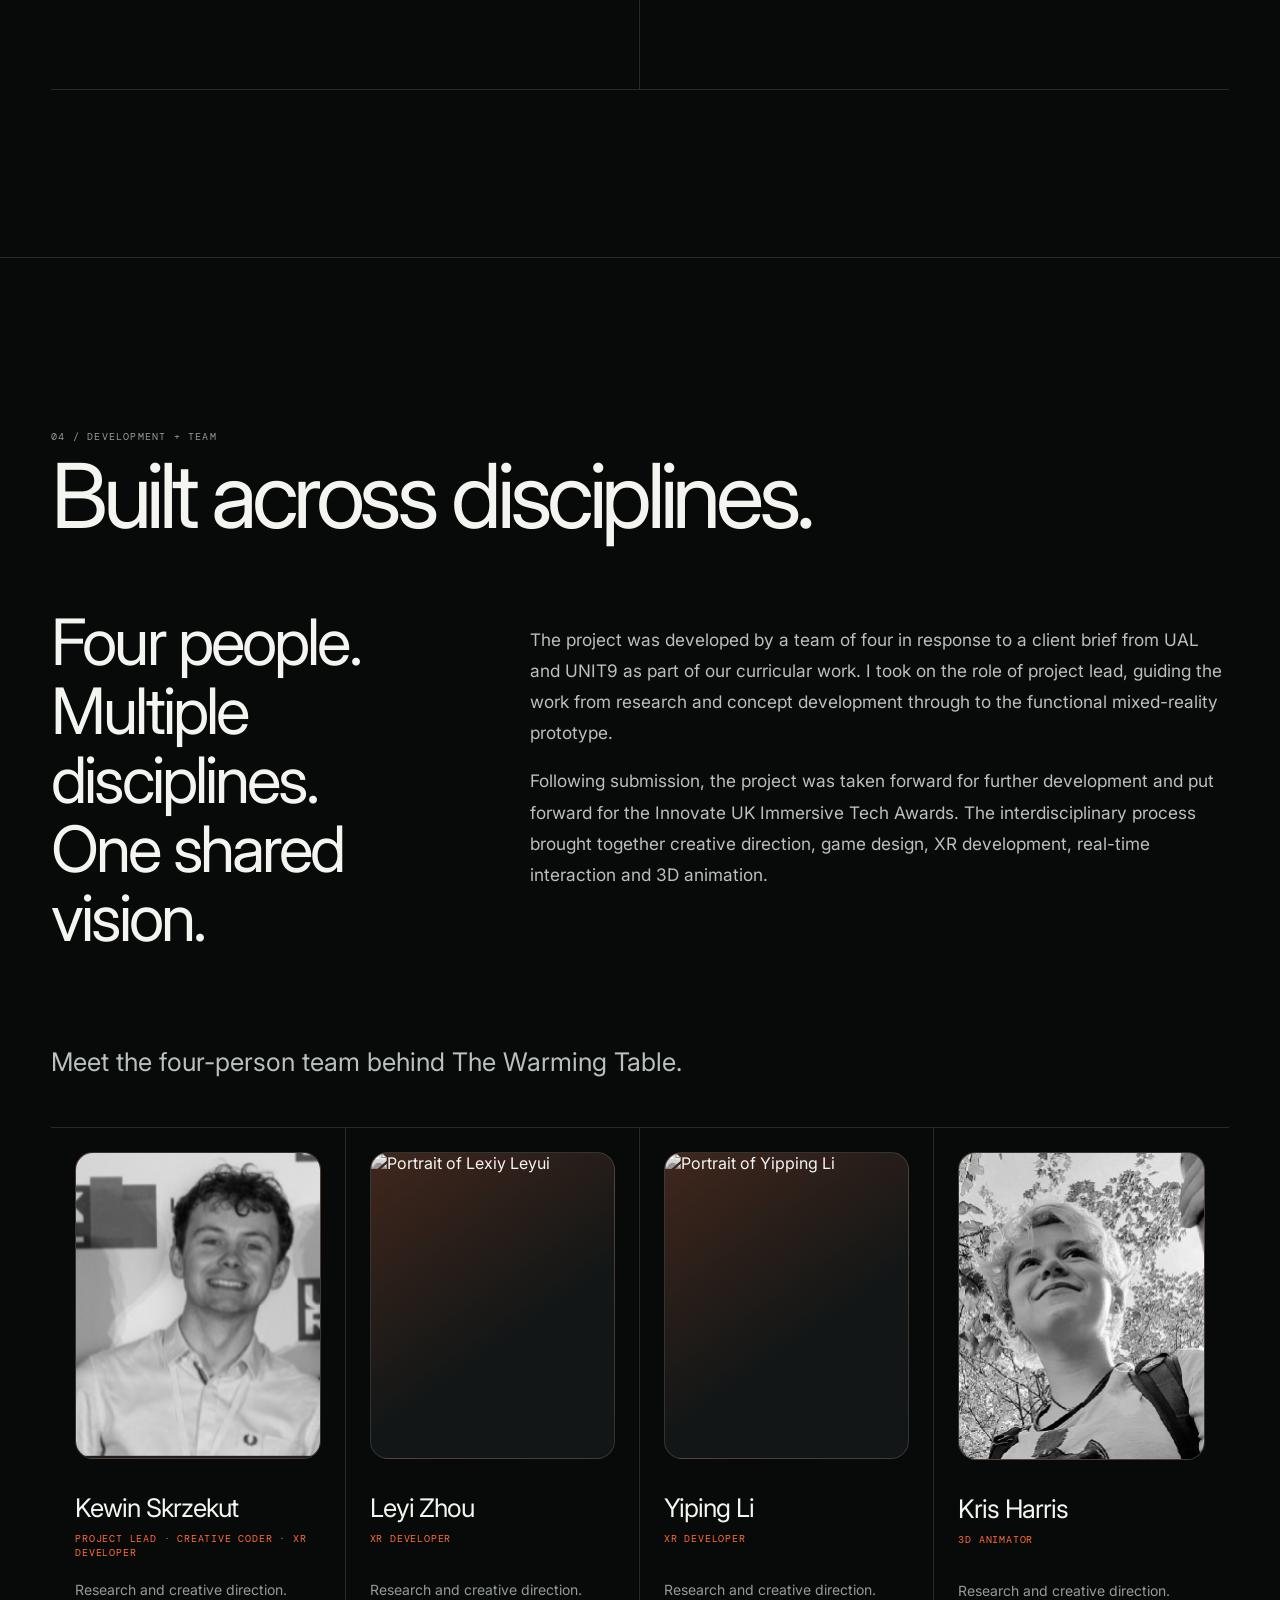
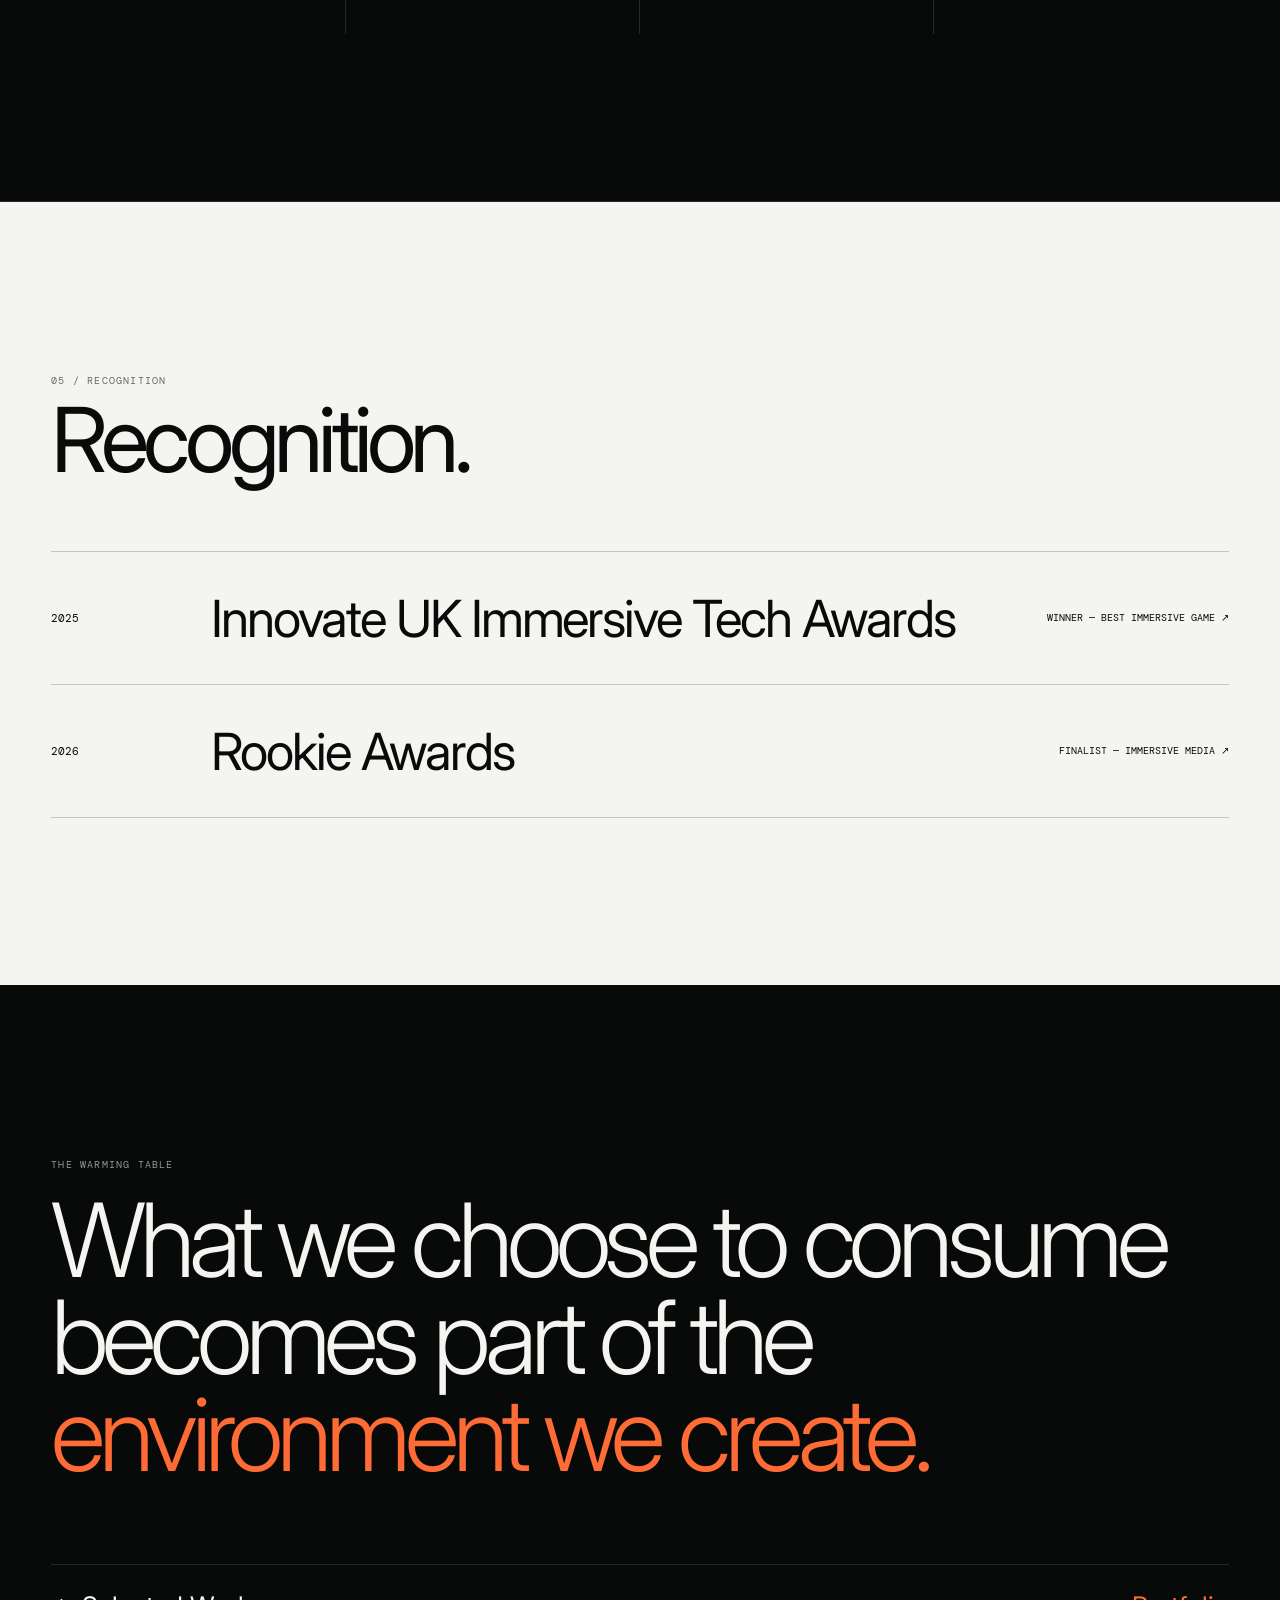
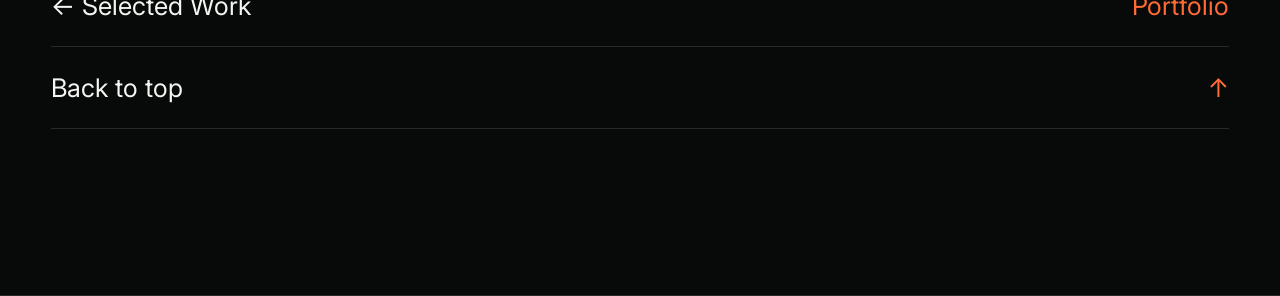
==== commit 1f5c6f82: "change" ====
--- a/projects/the-warming-table/index.html
+++ b/projects/the-warming-table/index.html
@@ -1349,7 +1349,7 @@
         </span>
 
         <h2>
-          What's on <span class="warm-text">our table</span>
+          FOOD on <span class="warm-text">our table</span>
           affects the planet.
         </h2>
 
@@ -1876,7 +1876,7 @@
       <article class="team-member">
         <div class="team-portrait">
           <img
-            src="lexi.png"
+            src="lexi.jpg"
             alt="Portrait of Lexiy Leyui"
           >
         </div>
@@ -1888,7 +1888,7 @@
       <article class="team-member">
         <div class="team-portrait">
           <img
-            src="Yipping.jpg"
+            src="Yipping.png"
             alt="Portrait of Yipping Li"
           >
         </div>
